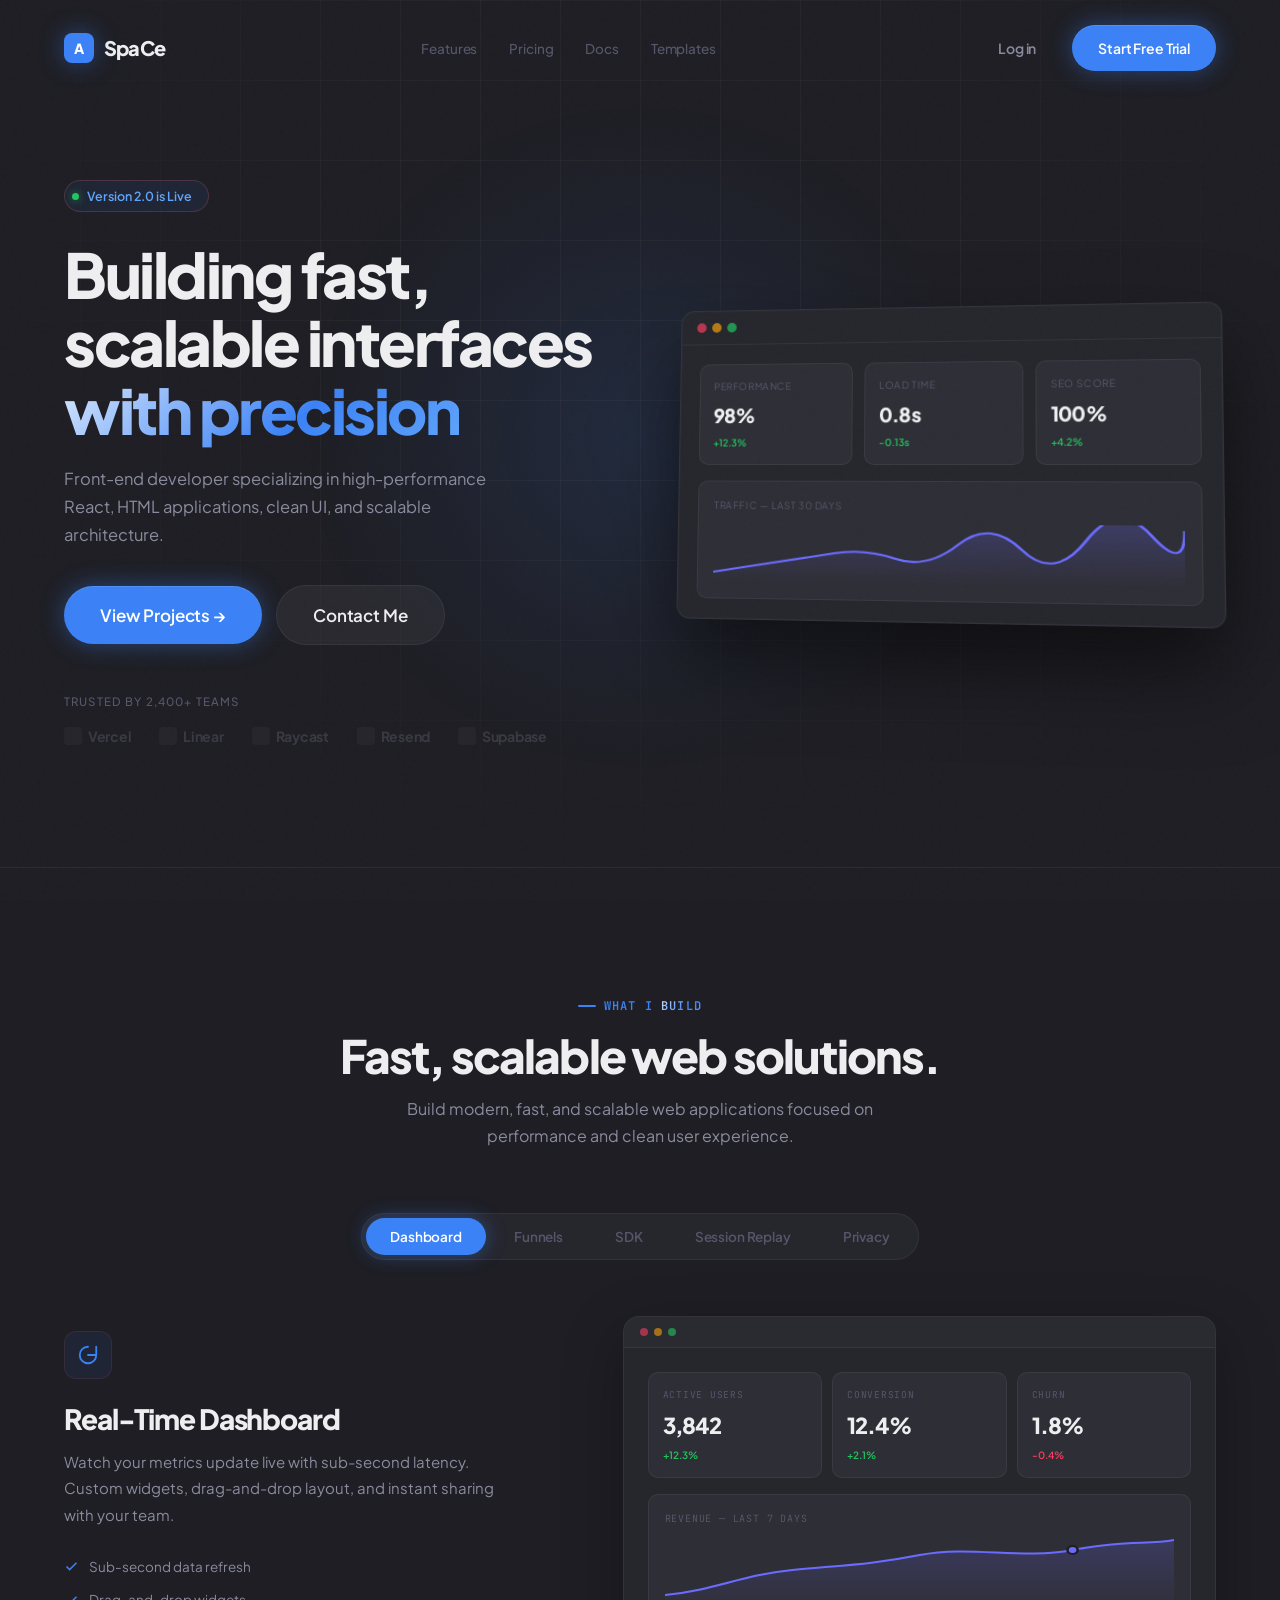
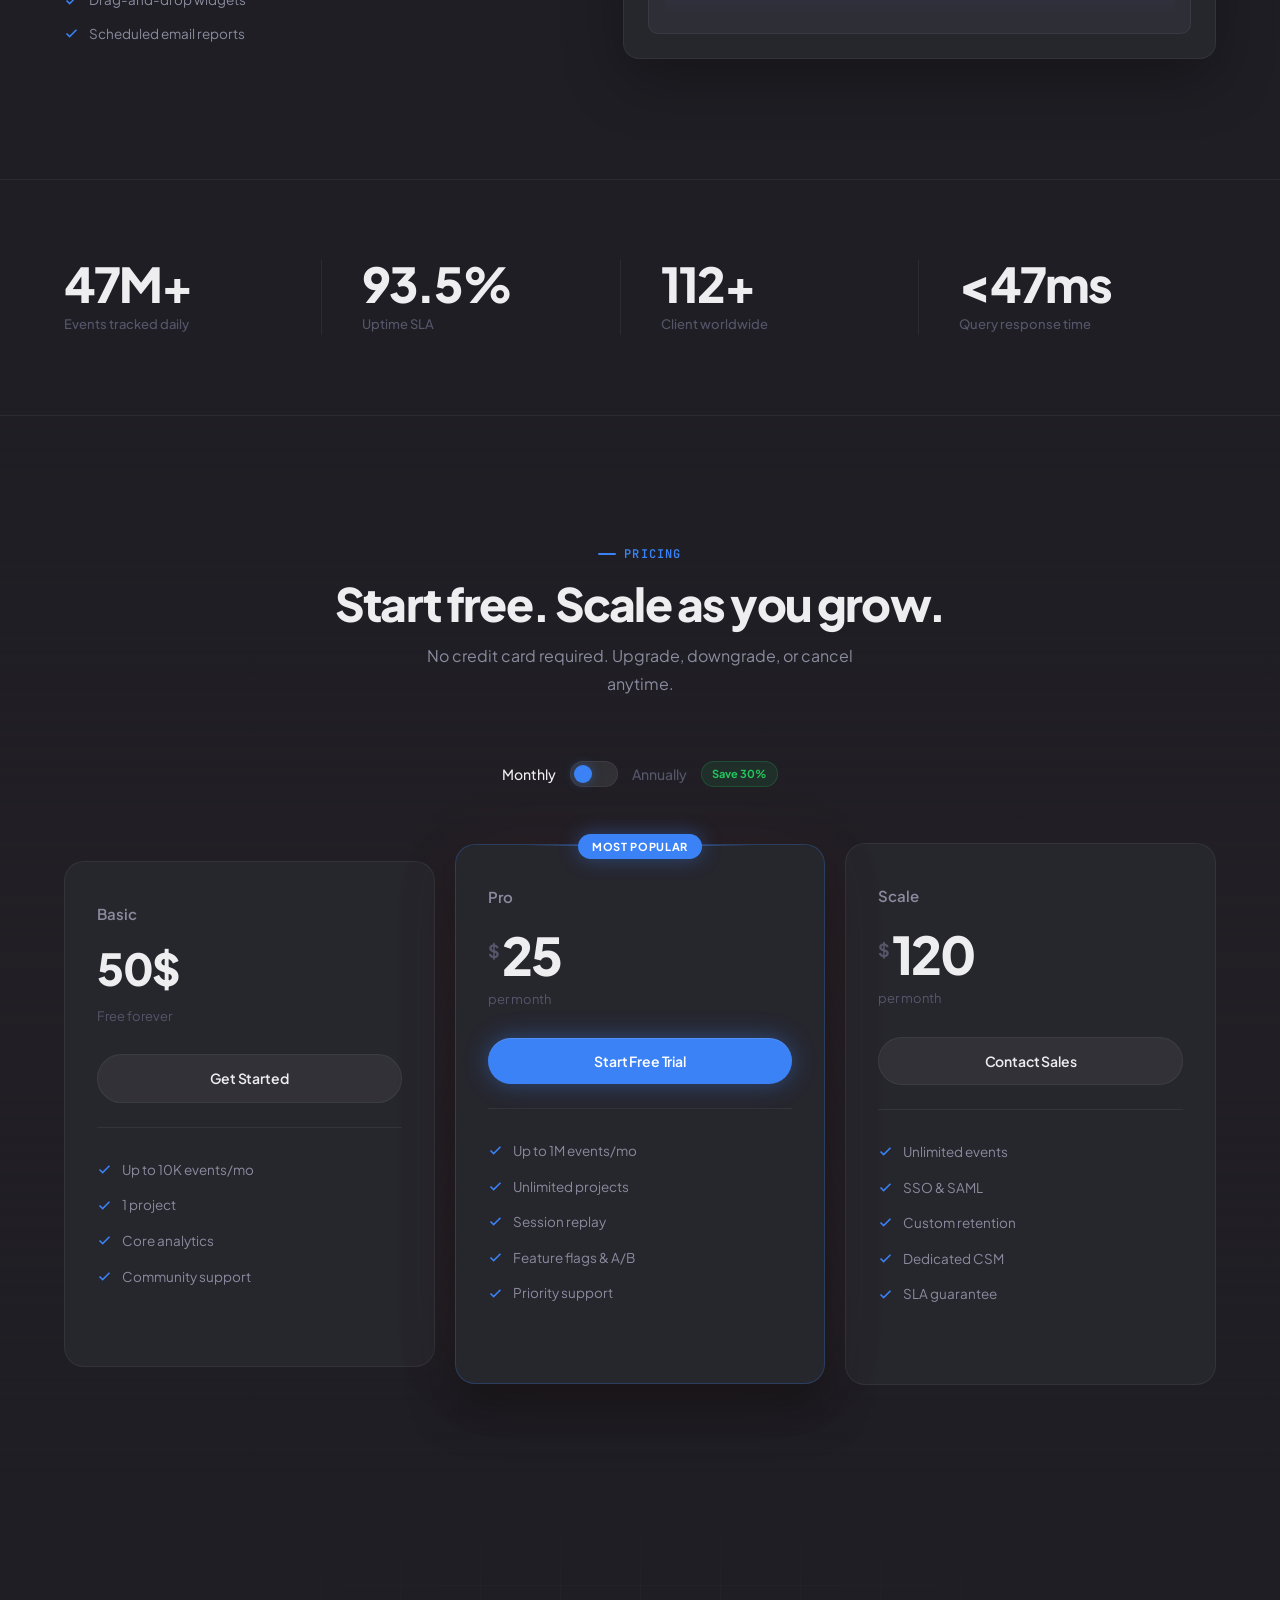
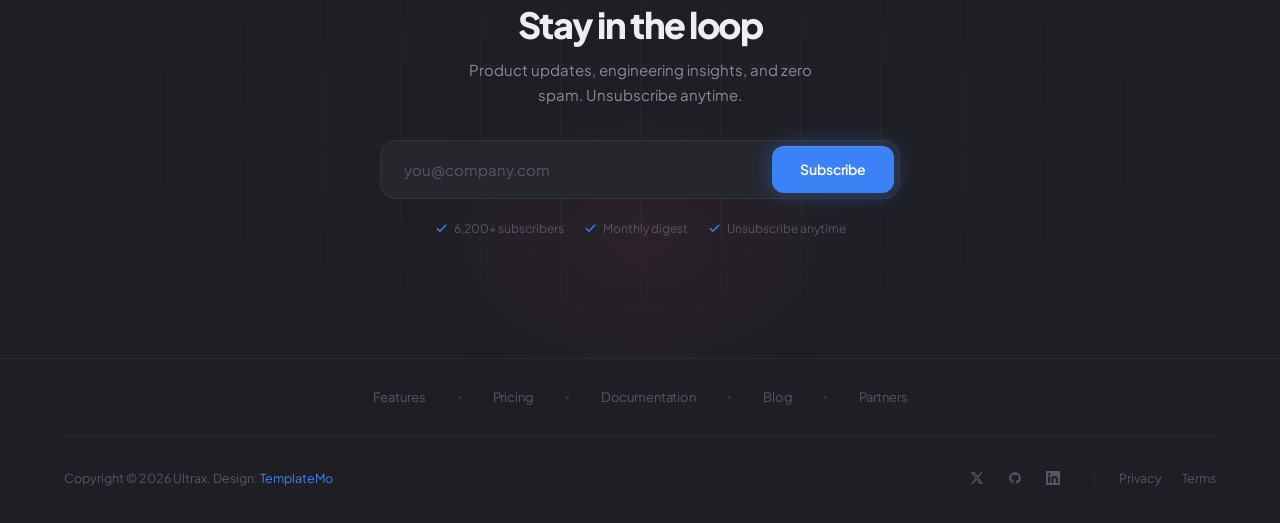
==== index.html @ a7bd843d "first commit" ====
<!doctype html>
<html lang="en">
  <head>
    <meta charset="UTF-8" />
    <meta name="viewport" content="width=device-width, initial-scale=1.0" />
    <title>Personal - SpaCe</title>
    <link rel="preconnect" href="https://fonts.googleapis.com" />
    <link rel="preconnect" href="https://fonts.gstatic.com" crossorigin />
    <link
      href="https://fonts.googleapis.com/css2?family=Plus+Jakarta+Sans:wght@400;500;600;700;800&family=JetBrains+Mono:wght@400;500&display=swap"
      rel="stylesheet"
    />
    <link rel="stylesheet" href="Personal-Profolio.css" />
  </head>
  <body>
    <!-- NAVBAR -->
    <nav class="navbar" id="navbar">
      <div class="container">
        <a href="#" class="nav-brand">
          <span class="brand-icon">A</span>
          SpaCe
        </a>
        <ul class="nav-links" id="navLinks">
          <li><a href="#features">Features</a></li>
          <li><a href="#pricing">Pricing</a></li>
          <li><a href="#" onclick="return false;">Docs</a></li>
          <li><a href="templates.html">Templates</a></li>
          <li class="nav-mobile-actions">
            <a href="#" class="btn2 btn-ghost" onclick="return false;"
              >Log in</a
            >
            <a href="#" class="btn2 btn-primary" onclick="return false;"
              >Start Free Trial</a
            >
          </li>
        </ul>
        <div class="nav-actions">
          <a href="#" class="btn btn-ghost" onclick="return false;">Log in</a>
          <a href="#" class="btn btn-primary" onclick="return false;"
            >Start Free Trial</a
          >
        </div>
        <button class="nav-toggle" id="navToggle" aria-label="Toggle menu">
          <span></span><span></span><span></span>
        </button>
      </div>
    </nav>

    <!-- HERO -->
    <section class="hero">
      <div class="hero-inner container">
        <div class="hero-content">
          <div class="hero-badge">
            <span class="badge-dot"></span>
            Version 2.0 is Live
          </div>
          <h1>
            Building fast, scalable interfaces <br /><span class="gradient-text"
              >with precision</span
            >
          </h1>
          <p class="hero-desc">
            Front-end developer specializing in high-performance React, HTML
            applications, clean UI, and scalable architecture.
          </p>
          <div class="hero-cta">
            <button class="btn btn-primary">
              <a href="#" onclick="return false;"
                >View Projects <span class="btn-arrow">&rarr;</span></a
              >
            </button>
            <button class="btn btn-secondary">
              <a href="#" onclick="return false;">Contact Me</a>
            </button>
          </div>

          <div class="trusted-row">
            <p class="trusted-label">Trusted by 2,400+ teams</p>
            <div class="trusted-logos">
              <span class="trusted-logo"
                ><span class="t-icon"></span> Vercel</span
              >
              <span class="trusted-logo"
                ><span class="t-icon"></span> Linear</span
              >
              <span class="trusted-logo"
                ><span class="t-icon"></span> Raycast</span
              >
              <span class="trusted-logo"
                ><span class="t-icon"></span> Resend</span
              >
              <span class="trusted-logo"
                ><span class="t-icon"></span> Supabase</span
              >
            </div>
          </div>
        </div>

        <div class="hero-mockup">
          <div class="mockup-window">
            <div class="mockup-toolbar">
              <span class="mockup-dot"></span><span class="mockup-dot"></span
              ><span class="mockup-dot"></span>
            </div>
            <div class="mockup-body">
              <div class="mockup-metric-row">
                <div class="mockup-metric">
                  <div class="mm-label">Performance</div>
                  <div class="mm-value">98%</div>
                  <div class="mm-change">+12.3%</div>
                </div>
                <div class="mockup-metric">
                  <div class="mm-label">Load Time</div>
                  <div class="mm-value">0.8s</div>
                  <div class="mm-change">-0.13s</div>
                </div>
                <div class="mockup-metric">
                  <div class="mm-label">SEO Score</div>
                  <div class="mm-value">100%</div>
                  <div class="mm-change">+4.2%</div>
                </div>
              </div>
              <div class="mockup-chart">
                <div class="mockup-chart-label">Traffic — Last 30 days</div>
                <div class="chart-line">
                  <svg viewBox="0 0 300 60" preserveAspectRatio="none">
                    <defs>
                      <linearGradient id="lineGrad" x1="0" y1="0" x2="0" y2="1">
                        <stop
                          offset="0%"
                          stop-color="rgba(107, 107, 255, 0.25)"
                        />
                        <stop
                          offset="100%"
                          stop-color="rgba(107, 107, 255, 0)"
                        />
                      </linearGradient>
                    </defs>
                    <path
                      d="M0 50 Q20 45 40 40 T80 30 T120 35 T160 20 T200 25 T240 15 T280 10 T300 5 V60 H0Z"
                      fill="url(#lineGrad)"
                    />
                    <path
                      d="M0 50 Q20 45 40 40 T80 30 T120 35 T160 20 T200 25 T240 15 T280 10 T300 5"
                      fill="none"
                      stroke="#6B6BFF"
                      stroke-width="2"
                    />
                  </svg>
                </div>
              </div>
            </div>
          </div>
        </div>
      </div>
    </section>

    <!-- TABBED FEATURES -->
    <section class="section features-section" id="features">
      <div class="container">
        <div class="section-header fade-up">
          <p class="section-label">
            What I <span class="gradient-text">Build</span>
          </p>
          <h2 class="section-title">
            <p>Fast, scalable web solutions.</p>
          </h2>
          <p class="section-desc">
            Build modern, fast, and scalable web applications focused on
            performance and clean user experience.
          </p>
        </div>

        <div class="feature-tabs fade-up" role="tablist">
          <button class="feature-tab active" data-tab="dashboard" role="tab">
            Dashboard
          </button>
          <button class="feature-tab" data-tab="funnels" role="tab">
            Funnels
          </button>
          <button class="feature-tab" data-tab="sdk" role="tab">SDK</button>
          <button class="feature-tab" data-tab="replay" role="tab">
            Session Replay
          </button>
          <button class="feature-tab" data-tab="privacy" role="tab">
            Privacy
          </button>
        </div>

        <div class="feature-panels">
          <!-- Panel 1: Dashboard -->
          <div class="feature-panel active" data-panel="dashboard">
            <div class="feature-text">
              <div class="feat-icon">
                <svg
                  width="22"
                  height="22"
                  viewBox="0 0 24 24"
                  fill="none"
                  stroke="currentColor"
                  stroke-width="2"
                  stroke-linecap="round"
                  stroke-linejoin="round"
                >
                  <path d="M21 12 A9 9 0 1 1 12 3" />
                  <path d="M21 3v9h-9" />
                </svg>
              </div>
              <h3>Real-Time Dashboard</h3>
              <p>
                Watch your metrics update live with sub-second latency. Custom
                widgets, drag-and-drop layout, and instant sharing with your
                team.
              </p>
              <ul class="feature-bullets">
                <li>
                  <svg
                    width="15"
                    height="15"
                    viewBox="0 0 24 24"
                    fill="none"
                    stroke="currentColor"
                    stroke-width="2.5"
                  >
                    <polyline points="20 6 9 17 4 12" />
                  </svg>
                  Sub-second data refresh
                </li>
                <li>
                  <svg
                    width="15"
                    height="15"
                    viewBox="0 0 24 24"
                    fill="none"
                    stroke="currentColor"
                    stroke-width="2.5"
                  >
                    <polyline points="20 6 9 17 4 12" />
                  </svg>
                  Drag-and-drop widgets
                </li>
                <li>
                  <svg
                    width="15"
                    height="15"
                    viewBox="0 0 24 24"
                    fill="none"
                    stroke="currentColor"
                    stroke-width="2.5"
                  >
                    <polyline points="20 6 9 17 4 12" />
                  </svg>
                  Scheduled email reports
                </li>
              </ul>
            </div>
            <div class="feature-visual">
              <div class="fv-toolbar">
                <span class="fv-dot"></span><span class="fv-dot"></span
                ><span class="fv-dot"></span>
              </div>
              <div class="fv-body">
                <div class="dash-metrics">
                  <div class="dash-metric">
                    <div class="dm-label">Active Users</div>
                    <div class="dm-val">3,842</div>
                    <div class="dm-change up">+12.3%</div>
                  </div>
                  <div class="dash-metric">
                    <div class="dm-label">Conversion</div>
                    <div class="dm-val">12.4%</div>
                    <div class="dm-change up">+2.1%</div>
                  </div>
                  <div class="dash-metric">
                    <div class="dm-label">Churn</div>
                    <div class="dm-val">1.8%</div>
                    <div class="dm-change down">-0.4%</div>
                  </div>
                </div>
                <div class="dash-chart-area">
                  <div class="dca-title">Revenue — Last 7 days</div>
                  <svg viewBox="0 0 400 80" preserveAspectRatio="none">
                    <defs>
                      <linearGradient id="areaGrad" x1="0" y1="0" x2="0" y2="1">
                        <stop
                          offset="0%"
                          stop-color="rgba(107, 107, 255, 0.2)"
                        />
                        <stop
                          offset="100%"
                          stop-color="rgba(107, 107, 255, 0)"
                        />
                      </linearGradient>
                    </defs>
                    <path
                      d="M0 60 C40 55 60 40 100 35 S160 30 200 20 S280 25 320 15 S380 10 400 5 V80 H0Z"
                      fill="url(#areaGrad)"
                    />
                    <path
                      d="M0 60 C40 55 60 40 100 35 S160 30 200 20 S280 25 320 15 S380 10 400 5"
                      fill="none"
                      stroke="#6B6BFF"
                      stroke-width="2"
                    />
                    <circle
                      cx="320"
                      cy="15"
                      r="4"
                      fill="#6B6BFF"
                      stroke="#1E1E24"
                      stroke-width="2"
                    />
                  </svg>
                </div>
              </div>
            </div>
          </div>

          <!-- Panel 2: Funnels -->
          <div class="feature-panel" data-panel="funnels">
            <div class="feature-text">
              <div class="feat-icon">
                <svg
                  width="22"
                  height="22"
                  viewBox="0 0 24 24"
                  fill="none"
                  stroke="currentColor"
                  stroke-width="2"
                  stroke-linecap="round"
                  stroke-linejoin="round"
                >
                  <path d="M12 20V10" />
                  <path d="M18 20V4" />
                  <path d="M6 20v-4" />
                </svg>
              </div>
              <h3>Funnel Analytics</h3>
              <p>
                Identify exactly where users drop off and why. Build funnels in
                seconds and correlate drop-off with user segments.
              </p>
              <ul class="feature-bullets">
                <li>
                  <svg
                    width="15"
                    height="15"
                    viewBox="0 0 24 24"
                    fill="none"
                    stroke="currentColor"
                    stroke-width="2.5"
                  >
                    <polyline points="20 6 9 17 4 12" />
                  </svg>
                  Visual drop-off analysis
                </li>
                <li>
                  <svg
                    width="15"
                    height="15"
                    viewBox="0 0 24 24"
                    fill="none"
                    stroke="currentColor"
                    stroke-width="2.5"
                  >
                    <polyline points="20 6 9 17 4 12" />
                  </svg>
                  Segment correlation
                </li>
                <li>
                  <svg
                    width="15"
                    height="15"
                    viewBox="0 0 24 24"
                    fill="none"
                    stroke="currentColor"
                    stroke-width="2.5"
                  >
                    <polyline points="20 6 9 17 4 12" />
                  </svg>
                  Historical comparison
                </li>
              </ul>
            </div>
            <div class="feature-visual">
              <div class="fv-toolbar">
                <span class="fv-dot"></span><span class="fv-dot"></span
                ><span class="fv-dot"></span>
              </div>
              <div class="fv-body">
                <div class="funnel-stages">
                  <div class="funnel-stage">
                    <div class="funnel-bar-wrap">
                      <div class="funnel-bar-label">
                        <span>Landing Page</span><span>12,480</span>
                      </div>
                      <div class="funnel-track">
                        <div class="funnel-fill" style="width: 100%"></div>
                      </div>
                    </div>
                    <div class="funnel-drop">&mdash;</div>
                  </div>
                  <div class="funnel-stage">
                    <div class="funnel-bar-wrap">
                      <div class="funnel-bar-label">
                        <span>Sign Up Started</span><span>8,736</span>
                      </div>
                      <div class="funnel-track">
                        <div class="funnel-fill" style="width: 70%"></div>
                      </div>
                    </div>
                    <div class="funnel-drop">-30%</div>
                  </div>
                  <div class="funnel-stage">
                    <div class="funnel-bar-wrap">
                      <div class="funnel-bar-label">
                        <span>Email Verified</span><span>6,115</span>
                      </div>
                      <div class="funnel-track">
                        <div class="funnel-fill amber" style="width: 49%"></div>
                      </div>
                    </div>
                    <div class="funnel-drop">-30%</div>
                  </div>
                  <div class="funnel-stage">
                    <div class="funnel-bar-wrap">
                      <div class="funnel-bar-label">
                        <span>Onboarding Done</span><span>3,670</span>
                      </div>
                      <div class="funnel-track">
                        <div class="funnel-fill amber" style="width: 29%"></div>
                      </div>
                    </div>
                    <div class="funnel-drop">-40%</div>
                  </div>
                  <div class="funnel-stage">
                    <div class="funnel-bar-wrap">
                      <div class="funnel-bar-label">
                        <span>First Action</span><span>2,569</span>
                      </div>
                      <div class="funnel-track">
                        <div
                          class="funnel-fill green"
                          style="width: 20.5%"
                        ></div>
                      </div>
                    </div>
                    <div class="funnel-drop">-30%</div>
                  </div>
                </div>
              </div>
            </div>
          </div>

          <!-- Panel 3: SDK -->
          <div class="feature-panel" data-panel="sdk">
            <div class="feature-text">
              <div class="feat-icon">
                <svg
                  width="22"
                  height="22"
                  viewBox="0 0 24 24"
                  fill="none"
                  stroke="currentColor"
                  stroke-width="2"
                  stroke-linecap="round"
                  stroke-linejoin="round"
                >
                  <polyline points="16 18 22 12 16 6" />
                  <polyline points="8 6 2 12 8 18" />
                </svg>
              </div>
              <h3>One-Line SDK</h3>
              <p>
                Drop in a single script tag or npm package. Auto-capture
                pageviews, clicks, and custom events out of the box.
              </p>
              <ul class="feature-bullets">
                <li>
                  <svg
                    width="15"
                    height="15"
                    viewBox="0 0 24 24"
                    fill="none"
                    stroke="currentColor"
                    stroke-width="2.5"
                  >
                    <polyline points="20 6 9 17 4 12" />
                  </svg>
                  Under 4KB gzipped
                </li>
                <li>
                  <svg
                    width="15"
                    height="15"
                    viewBox="0 0 24 24"
                    fill="none"
                    stroke="currentColor"
                    stroke-width="2.5"
                  >
                    <polyline points="20 6 9 17 4 12" />
                  </svg>
                  Zero config autocapture
                </li>
                <li>
                  <svg
                    width="15"
                    height="15"
                    viewBox="0 0 24 24"
                    fill="none"
                    stroke="currentColor"
                    stroke-width="2.5"
                  >
                    <polyline points="20 6 9 17 4 12" />
                  </svg>
                  TypeScript-first API
                </li>
              </ul>
            </div>
            <div class="feature-visual">
              <div class="fv-toolbar">
                <span class="fv-dot"></span><span class="fv-dot"></span
                ><span class="fv-dot"></span>
              </div>
              <div class="fv-body">
                <div class="code-block">
                  <span class="c-comment">// Install: npm i @Ultrax/sdk</span
                  ><br /><br />
                  <span class="c-key">import</span> { Ultrax }
                  <span class="c-key">from</span>
                  <span class="c-str">'@Ultrax/sdk'</span><br /><br />
                  <span class="c-key">const</span> qx =
                  <span class="c-key">new</span>
                  <span class="c-fn">Ultrax</span>({<br />
                  &nbsp;&nbsp;apiKey:
                  <span class="c-str">'qx_live_k8x2...'</span>,<br />
                  &nbsp;&nbsp;autocapture:
                  <span class="c-key">true</span>,<br />
                  &nbsp;&nbsp;sessionReplay:
                  <span class="c-key">true</span>,<br />
                  })<br /><br />
                  <span class="c-comment">// Track custom events</span><br />
                  qx.<span class="c-fn">track</span>(<span class="c-str"
                    >'checkout'</span
                  >, {<br />
                  &nbsp;&nbsp;value: <span class="c-num">49.99</span>,<br />
                  &nbsp;&nbsp;plan: <span class="c-str">'pro'</span><br />
                  })
                </div>
                <div class="code-output">
                  <div class="co-label">Output</div>
                  <div class="co-result">
                    <span class="pulse-ring"></span>
                    Event tracked in 8ms — 200 OK
                  </div>
                </div>
              </div>
            </div>
          </div>

          <!-- Panel 4: Session Replay -->
          <div class="feature-panel" data-panel="replay">
            <div class="feature-text">
              <div class="feat-icon">
                <svg
                  width="22"
                  height="22"
                  viewBox="0 0 24 24"
                  fill="none"
                  stroke="currentColor"
                  stroke-width="2"
                  stroke-linecap="round"
                  stroke-linejoin="round"
                >
                  <circle cx="12" cy="12" r="10" />
                  <path d="M12 8v4l3 3" />
                </svg>
              </div>
              <h3>Session Replay</h3>
              <p>
                See exactly what your users see. Replay sessions with
                pixel-perfect accuracy and zero performance impact on your app.
              </p>
              <ul class="feature-bullets">
                <li>
                  <svg
                    width="15"
                    height="15"
                    viewBox="0 0 24 24"
                    fill="none"
                    stroke="currentColor"
                    stroke-width="2.5"
                  >
                    <polyline points="20 6 9 17 4 12" />
                  </svg>
                  Pixel-perfect playback
                </li>
                <li>
                  <svg
                    width="15"
                    height="15"
                    viewBox="0 0 24 24"
                    fill="none"
                    stroke="currentColor"
                    stroke-width="2.5"
                  >
                    <polyline points="20 6 9 17 4 12" />
                  </svg>
                  Console log capture
                </li>
                <li>
                  <svg
                    width="15"
                    height="15"
                    viewBox="0 0 24 24"
                    fill="none"
                    stroke="currentColor"
                    stroke-width="2.5"
                  >
                    <polyline points="20 6 9 17 4 12" />
                  </svg>
                  Rage click detection
                </li>
              </ul>
            </div>
            <div class="feature-visual">
              <div class="fv-toolbar">
                <span class="fv-dot"></span><span class="fv-dot"></span
                ><span class="fv-dot"></span>
              </div>
              <div class="fv-body">
                <div class="replay-ui">
                  <div class="replay-header">
                    <span class="rh-left"
                      ><span class="live-dot"></span> Recording</span
                    >
                    <span class="rh-time">02:34 / 05:12</span>
                  </div>
                  <div class="replay-viewport">
                    <div class="replay-page">
                      <div class="rp-nav"></div>
                      <div class="rp-hero-block"></div>
                      <div class="rp-hero-block"></div>
                      <div class="rp-hero-block"></div>
                      <span class="rp-btn-block"></span>
                      <div class="rp-grid">
                        <div class="rp-card"></div>
                        <div class="rp-card"></div>
                        <div class="rp-card"></div>
                      </div>
                    </div>
                    <div class="replay-cursor"></div>
                  </div>
                  <div class="replay-timeline">
                    <span class="rt-play">
                      <svg width="8" height="8" viewBox="0 0 24 24" fill="#fff">
                        <polygon points="5 3 19 12 5 21 5 3" />
                      </svg>
                    </span>
                    <div class="rt-track"><div class="rt-progress"></div></div>
                  </div>
                </div>
                <div class="replay-events">
                  <span class="replay-event-tag"
                    ><span
                      class="re-dot"
                      style="background: var(--accent)"
                    ></span>
                    click</span
                  >
                  <span class="replay-event-tag"
                    ><span
                      class="re-dot"
                      style="background: var(--amber)"
                    ></span>
                    scroll</span
                  >
                  <span class="replay-event-tag"
                    ><span
                      class="re-dot"
                      style="background: var(--rose)"
                    ></span>
                    rage_click</span
                  >
                  <span class="replay-event-tag"
                    ><span
                      class="re-dot"
                      style="background: var(--green)"
                    ></span>
                    input</span
                  >
                </div>
              </div>
            </div>
          </div>

          <!-- Panel 5: Privacy -->
          <div class="feature-panel" data-panel="privacy">
            <div class="feature-text">
              <div class="feat-icon">
                <svg
                  width="22"
                  height="22"
                  viewBox="0 0 24 24"
                  fill="none"
                  stroke="currentColor"
                  stroke-width="2"
                  stroke-linecap="round"
                  stroke-linejoin="round"
                >
                  <rect x="3" y="11" width="18" height="11" rx="2" ry="2" />
                  <path d="M7 11V7a5 5 0 0 1 10 0v4" />
                </svg>
              </div>
              <h3>Privacy First</h3>
              <p>
                GDPR and CCPA compliant out of the box. Cookieless tracking,
                automatic PII masking, and EU hosting available.
              </p>
              <ul class="feature-bullets">
                <li>
                  <svg
                    width="15"
                    height="15"
                    viewBox="0 0 24 24"
                    fill="none"
                    stroke="currentColor"
                    stroke-width="2.5"
                  >
                    <polyline points="20 6 9 17 4 12" />
                  </svg>
                  No cookie banners needed
                </li>
                <li>
                  <svg
                    width="15"
                    height="15"
                    viewBox="0 0 24 24"
                    fill="none"
                    stroke="currentColor"
                    stroke-width="2.5"
                  >
                    <polyline points="20 6 9 17 4 12" />
                  </svg>
                  EU data residency
                </li>
                <li>
                  <svg
                    width="15"
                    height="15"
                    viewBox="0 0 24 24"
                    fill="none"
                    stroke="currentColor"
                    stroke-width="2.5"
                  >
                    <polyline points="20 6 9 17 4 12" />
                  </svg>
                  SOC 2 Type II certified
                </li>
              </ul>
            </div>
            <div class="feature-visual">
              <div class="fv-toolbar">
                <span class="fv-dot"></span><span class="fv-dot"></span
                ><span class="fv-dot"></span>
              </div>
              <div class="fv-body">
                <div class="privacy-grid">
                  <div class="privacy-card">
                    <div class="pc-icon">
                      <svg
                        width="16"
                        height="16"
                        viewBox="0 0 24 24"
                        fill="none"
                        stroke="currentColor"
                        stroke-width="2"
                      >
                        <path d="M12 22s8-4 8-10V5l-8-3-8 3v7c0 6 8 10 8 10z" />
                      </svg>
                    </div>
                    <h4>GDPR Compliant</h4>
                    <p>Full compliance with European data regulations</p>
                  </div>
                  <div class="privacy-card">
                    <div class="pc-icon">
                      <svg
                        width="16"
                        height="16"
                        viewBox="0 0 24 24"
                        fill="none"
                        stroke="currentColor"
                        stroke-width="2"
                      >
                        <circle cx="12" cy="12" r="10" />
                        <line x1="15" y1="9" x2="9" y2="15" />
                        <line x1="9" y1="9" x2="15" y2="15" />
                      </svg>
                    </div>
                    <h4>No Cookies</h4>
                    <p>Cookieless tracking — no annoying banners</p>
                  </div>
                  <div class="privacy-card">
                    <div class="pc-icon">
                      <svg
                        width="16"
                        height="16"
                        viewBox="0 0 24 24"
                        fill="none"
                        stroke="currentColor"
                        stroke-width="2"
                      >
                        <rect x="3" y="11" width="18" height="11" rx="2" />
                        <path d="M7 11V7a5 5 0 0 1 10 0v4" />
                      </svg>
                    </div>
                    <h4>SOC 2 Type II</h4>
                    <p>Enterprise-grade security certification</p>
                  </div>
                  <div class="privacy-card">
                    <div class="pc-icon">
                      <svg
                        width="16"
                        height="16"
                        viewBox="0 0 24 24"
                        fill="none"
                        stroke="currentColor"
                        stroke-width="2"
                      >
                        <path
                          d="M21 10c0 7-9 13-9 13s-9-6-9-13a9 9 0 0 1 18 0z"
                        />
                        <circle cx="12" cy="10" r="3" />
                      </svg>
                    </div>
                    <h4>EU Hosting</h4>
                    <p>Data residency in Frankfurt, Germany</p>
                  </div>
                </div>
              </div>
            </div>
          </div>
        </div>
      </div>
    </section>

    <!-- STATS -->
    <section class="stats-strip">
      <div class="container">
        <div class="stats-grid">
          <div class="stat-item fade-up">
            <div class="stat-number" data-target="50" data-suffix="M+">0</div>
            <div class="stat-label">Events tracked daily</div>
          </div>
          <div class="stat-item fade-up">
            <div
              class="stat-number"
              data-target="99.9"
              data-suffix="%"
              data-decimal="1"
            >
              0
            </div>
            <div class="stat-label">Uptime SLA</div>
          </div>
          <div class="stat-item fade-up">
            <div
              class="stat-number"
              data-target="120"
              data-suffix="+"
              data-comma="true"
            >
              0
            </div>
            <div class="stat-label">Client worldwide</div>
          </div>
          <div class="stat-item fade-up">
            <div
              class="stat-number"
              data-target="50"
              data-prefix="<"
              data-suffix="ms"
            >
              0
            </div>
            <div class="stat-label">Query response time</div>
          </div>
        </div>
      </div>
    </section>

    <!-- PRICING -->
    <section class="section pricing-section" id="pricing">
      <div class="container">
        <div class="section-header fade-up">
          <p class="section-label">Pricing</p>
          <h2 class="section-title">Start free. Scale as you grow.</h2>
          <p class="section-desc">
            No credit card required. Upgrade, downgrade, or cancel anytime.
          </p>
        </div>

        <div class="pricing-toggle-wrap fade-up">
          <span class="pricing-toggle-label active" id="monthlyLabel"
            >Monthly</span
          >
          <button
            class="pricing-toggle"
            id="pricingToggle"
            aria-label="Toggle pricing period"
          ></button>
          <span class="pricing-toggle-label" id="annualLabel">Annually</span>
          <span class="pricing-save">Save 30%</span>
        </div>

        <div class="pricing-grid">
          <!-- Starter: 50$ -->
          <div class="pricing-card fade-up">
            <div class="pricing-plan-name">Basic</div>
            <div class="pricing-amount">
              <span
                class="pricing-value free-label"
                data-monthly="FREE"
                data-annual="FREE"
                >50$</span
              >
            </div>
            <div class="pricing-period">Free forever</div>
            <a href="#" class="btn btn-secondary" onclick="return false;"
              >Get Started</a
            >
            <div class="pricing-divider"></div>
            <ul class="pricing-features">
              <li>
                <svg
                  width="15"
                  height="15"
                  viewBox="0 0 24 24"
                  fill="none"
                  stroke="currentColor"
                  stroke-width="2.5"
                >
                  <polyline points="20 6 9 17 4 12" />
                </svg>
                Up to 10K events/mo
              </li>
              <li>
                <svg
                  width="15"
                  height="15"
                  viewBox="0 0 24 24"
                  fill="none"
                  stroke="currentColor"
                  stroke-width="2.5"
                >
                  <polyline points="20 6 9 17 4 12" />
                </svg>
                1 project
              </li>
              <li>
                <svg
                  width="15"
                  height="15"
                  viewBox="0 0 24 24"
                  fill="none"
                  stroke="currentColor"
                  stroke-width="2.5"
                >
                  <polyline points="20 6 9 17 4 12" />
                </svg>
                Core analytics
              </li>
              <li>
                <svg
                  width="15"
                  height="15"
                  viewBox="0 0 24 24"
                  fill="none"
                  stroke="currentColor"
                  stroke-width="2.5"
                >
                  <polyline points="20 6 9 17 4 12" />
                </svg>
                Community support
              </li>
            </ul>
          </div>

          <!-- Pro: $25 / $17.50 -->
          <div class="pricing-card featured fade-up">
            <span class="pricing-popular">Most Popular</span>
            <div class="pricing-plan-name">Pro</div>
            <div class="pricing-amount">
              <span class="pricing-currency">$</span>
              <span class="pricing-value" data-monthly="25" data-annual="17.50"
                >25</span
              >
            </div>
            <div
              class="pricing-period"
              data-monthly="per month"
              data-annual-total="210"
            >
              per month
            </div>
            <a href="#" class="btn btn-primary" onclick="return false;"
              >Start Free Trial</a
            >
            <div class="pricing-divider"></div>
            <ul class="pricing-features">
              <li>
                <svg
                  width="15"
                  height="15"
                  viewBox="0 0 24 24"
                  fill="none"
                  stroke="currentColor"
                  stroke-width="2.5"
                >
                  <polyline points="20 6 9 17 4 12" />
                </svg>
                Up to 1M events/mo
              </li>
              <li>
                <svg
                  width="15"
                  height="15"
                  viewBox="0 0 24 24"
                  fill="none"
                  stroke="currentColor"
                  stroke-width="2.5"
                >
                  <polyline points="20 6 9 17 4 12" />
                </svg>
                Unlimited projects
              </li>
              <li>
                <svg
                  width="15"
                  height="15"
                  viewBox="0 0 24 24"
                  fill="none"
                  stroke="currentColor"
                  stroke-width="2.5"
                >
                  <polyline points="20 6 9 17 4 12" />
                </svg>
                Session replay
              </li>
              <li>
                <svg
                  width="15"
                  height="15"
                  viewBox="0 0 24 24"
                  fill="none"
                  stroke="currentColor"
                  stroke-width="2.5"
                >
                  <polyline points="20 6 9 17 4 12" />
                </svg>
                Feature flags &amp; A/B
              </li>
              <li>
                <svg
                  width="15"
                  height="15"
                  viewBox="0 0 24 24"
                  fill="none"
                  stroke="currentColor"
                  stroke-width="2.5"
                >
                  <polyline points="20 6 9 17 4 12" />
                </svg>
                Priority support
              </li>
            </ul>
          </div>

          <!-- Scale: $120 / $84 -->
          <div class="pricing-card fade-up">
            <div class="pricing-plan-name">Scale</div>
            <div class="pricing-amount">
              <span class="pricing-currency">$</span>
              <span class="pricing-value" data-monthly="120" data-annual="84"
                >120</span
              >
            </div>
            <div
              class="pricing-period"
              data-monthly="per month"
              data-annual-total="1,008"
            >
              per month
            </div>
            <a href="#" class="btn btn-secondary" onclick="return false;"
              >Contact Sales</a
            >
            <div class="pricing-divider"></div>
            <ul class="pricing-features">
              <li>
                <svg
                  width="15"
                  height="15"
                  viewBox="0 0 24 24"
                  fill="none"
                  stroke="currentColor"
                  stroke-width="2.5"
                >
                  <polyline points="20 6 9 17 4 12" />
                </svg>
                Unlimited events
              </li>
              <li>
                <svg
                  width="15"
                  height="15"
                  viewBox="0 0 24 24"
                  fill="none"
                  stroke="currentColor"
                  stroke-width="2.5"
                >
                  <polyline points="20 6 9 17 4 12" />
                </svg>
                SSO &amp; SAML
              </li>
              <li>
                <svg
                  width="15"
                  height="15"
                  viewBox="0 0 24 24"
                  fill="none"
                  stroke="currentColor"
                  stroke-width="2.5"
                >
                  <polyline points="20 6 9 17 4 12" />
                </svg>
                Custom retention
              </li>
              <li>
                <svg
                  width="15"
                  height="15"
                  viewBox="0 0 24 24"
                  fill="none"
                  stroke="currentColor"
                  stroke-width="2.5"
                >
                  <polyline points="20 6 9 17 4 12" />
                </svg>
                Dedicated CSM
              </li>
              <li>
                <svg
                  width="15"
                  height="15"
                  viewBox="0 0 24 24"
                  fill="none"
                  stroke="currentColor"
                  stroke-width="2.5"
                >
                  <polyline points="20 6 9 17 4 12" />
                </svg>
                SLA guarantee
              </li>
            </ul>
          </div>
        </div>
      </div>
    </section>

    <!-- SUBSCRIBE -->
    <section class="subscribe-section">
      <div class="container">
        <div class="subscribe-inner fade-up">
          <h2 class="section-title">Stay in the loop</h2>
          <p class="section-desc">
            Product updates, engineering insights, and zero spam. Unsubscribe
            anytime.
          </p>
          <div class="subscribe-input-group">
            <input
              type="email"
              placeholder="you@company.com"
              autocomplete="email"
            />
            <button class="btn btn-primary">Subscribe</button>
          </div>
          <div class="subscribe-meta">
            <span>
              <svg
                width="13"
                height="13"
                viewBox="0 0 24 24"
                fill="none"
                stroke="currentColor"
                stroke-width="2.5"
                stroke-linecap="round"
                stroke-linejoin="round"
              >
                <polyline points="20 6 9 17 4 12" />
              </svg>
              6,200+ subscribers
            </span>
            <span>
              <svg
                width="13"
                height="13"
                viewBox="0 0 24 24"
                fill="none"
                stroke="currentColor"
                stroke-width="2.5"
                stroke-linecap="round"
                stroke-linejoin="round"
              >
                <polyline points="20 6 9 17 4 12" />
              </svg>
              Monthly digest
            </span>
            <span>
              <svg
                width="13"
                height="13"
                viewBox="0 0 24 24"
                fill="none"
                stroke="currentColor"
                stroke-width="2.5"
                stroke-linecap="round"
                stroke-linejoin="round"
              >
                <polyline points="20 6 9 17 4 12" />
              </svg>
              Unsubscribe anytime
            </span>
          </div>
        </div>
      </div>
    </section>

    <!-- FOOTER -->
    <footer class="footer">
      <div class="container">
        <div class="footer-row-links">
          <a href="#features">Features</a>
          <span class="footer-link-dot"></span>
          <a href="#pricing">Pricing</a>
          <span class="footer-link-dot"></span>
          <a href="#" onclick="return false;">Documentation</a>
          <span class="footer-link-dot"></span>
          <a href="#" onclick="return false;">Blog</a>
          <span class="footer-link-dot"></span>
          <a href="#" onclick="return false;">Partners</a>
        </div>
        <div class="footer-row-bottom">
          <p class="footer-copy">
            Copyright &copy; 2026 Ultrax. Design:
            <a href="https://templatemo.com" target="_blank" rel="nofollow"
              >TemplateMo</a
            >
          </p>
          <div class="footer-right">
            <div class="footer-socials">
              <a href="#" aria-label="X" onclick="return false;">
                <svg
                  width="14"
                  height="14"
                  viewBox="0 0 24 24"
                  fill="currentColor"
                >
                  <path
                    d="M18.244 2.25h3.308l-7.227 8.26 8.502 11.24H16.17l-5.214-6.817L4.99 21.75H1.68l7.73-8.835L1.254 2.25H8.08l4.713 6.231zm-1.161 17.52h1.833L7.084 4.126H5.117z"
                  />
                </svg>
              </a>
              <a href="#" aria-label="GitHub" onclick="return false;">
                <svg
                  width="14"
                  height="14"
                  viewBox="0 0 24 24"
                  fill="currentColor"
                >
                  <path
                    d="M12 2C6.477 2 2 6.484 2 12.017c0 4.425 2.865 8.18 6.839 9.504.5.092.682-.217.682-.483 0-.237-.008-.868-.013-1.703-2.782.605-3.369-1.343-3.369-1.343-.454-1.158-1.11-1.466-1.11-1.466-.908-.62.069-.608.069-.608 1.003.07 1.531 1.032 1.531 1.032.892 1.53 2.341 1.088 2.91.832.092-.647.35-1.088.636-1.338-2.22-.253-4.555-1.113-4.555-4.951 0-1.093.39-1.988 1.029-2.688-.103-.253-.446-1.272.098-2.65 0 0 .84-.27 2.75 1.026A9.564 9.564 0 0112 6.844c.85.004 1.705.115 2.504.337 1.909-1.296 2.747-1.027 2.747-1.027.546 1.379.202 2.398.1 2.651.64.7 1.028 1.595 1.028 2.688 0 3.848-2.339 4.695-4.566 4.943.359.309.678.92.678 1.855 0 1.338-.012 2.419-.012 2.747 0 .268.18.58.688.482A10.019 10.019 0 0022 12.017C22 6.484 17.522 2 12 2z"
                  />
                </svg>
              </a>
              <a href="#" aria-label="LinkedIn" onclick="return false;">
                <svg
                  width="14"
                  height="14"
                  viewBox="0 0 24 24"
                  fill="currentColor"
                >
                  <path
                    d="M20.447 20.452h-3.554v-5.569c0-1.328-.027-3.037-1.852-3.037-1.853 0-2.136 1.445-2.136 2.939v5.667H9.351V9h3.414v1.561h.046c.477-.9 1.637-1.85 3.37-1.85 3.601 0 4.267 2.37 4.267 5.455v6.286zM5.337 7.433a2.062 2.062 0 01-2.063-2.065 2.064 2.064 0 112.063 2.065zm1.782 13.019H3.555V9h3.564v11.452zM22.225 0H1.771C.792 0 0 .774 0 1.729v20.542C0 23.227.792 24 1.771 24h20.451C23.2 24 24 23.227 24 22.271V1.729C24 .774 23.2 0 22.222 0h.003z"
                  />
                </svg>
              </a>
            </div>
            <span class="separator"></span>
            <div class="footer-legal">
              <a href="#" onclick="return false;">Privacy</a>
              <a href="#" onclick="return false;">Terms</a>
            </div>
          </div>
        </div>
      </div>
    </footer>

    <script src="Personal-Profolio.js"></script>
  </body>
</html>
---- Personal-Profolio.css ----
*,
*::before,
*::after {
  margin: 0;
  padding: 0;
  box-sizing: border-box;
}

:root {
  --deep-space: #1e1e24;
  --surface-1: #26262d;
  --surface-2: #2e2e36;
  --surface-3: #36363f;
  --accent: #3b82f6;
  --accent-light: #60a5fa;
  --accent-glow: #3b82f666;
  --accent-soft: #3b82f614;
  --accent-border: #3b82f640;
  --text-primary: #eeeef0;
  --text-secondary: #8a8b9e;
  --text-muted: #55566a;
  --border-subtle: #ffffff0f;
  --green: #22c55e;
  --amber: #f59e0b;
  --rose: #f43f5e;
  --radius: 16px;
  --radius-sm: 10px;
  --radius-xs: 6px;
  --radius-pill: 100px;
}

html {
  scroll-behavior: smooth;
}

body {
  font-family:
    "Plus Jakarta Sans",
    -apple-system,
    sans-serif;
  background-color: var(--deep-space);
  color: var(--text-primary);
  line-height: 1.6;
  overflow-x: hidden;
  -webkit-font-smoothing: antialiased;
}

/* Grain overlay */
body::after {
  content: "";
  position: fixed;
  inset: 0;
  background-image: url("data:image/svg+xml,%3Csvg viewBox='0 0 256 256' xmlns='http://www.w3.org/2000/svg'%3E%3Cfilter id='n'%3E%3CfeTurbulence type='fractalNoise' baseFrequency='0.9' numOctaves='4' stitchTiles='stitch'/%3E%3C/filter%3E%3Crect width='100%25' height='100%25' filter='url(%23n)' opacity='0.03'/%3E%3C/svg%3E");
  pointer-events: none;
  z-index: 9999;
  opacity: 0.5;
}

a {
  text-decoration: none;
  color: inherit;
}

.container {
  width: 100%;
  max-width: 1200px;
  margin: 0 auto;
  padding: 0 24px;
}

.mono {
  font-family: "JetBrains Mono", monospace;
}

/* ===== NAVBAR ===== */

.navbar {
  position: fixed;
  top: 0;
  left: 0;
  width: 100%;
  z-index: 1000;
  padding: 25px 0;
  animation: nav 0.5s ease-in-out 0.1s forwards;
  opacity: 0;
  transition: all 0.4s ease;
}

.navbar.scrolled {
  background: #1e1e24cc;
  backdrop-filter: blur(24px);
  -webkit-backdrop-filter: blur(24px);
  padding: 20px 0;
  box-shadow: 0 4px 4px 2px #00000010;
  /* border-bottom: 1px solid var(--border-subtle); */
}

.navbar .container {
  display: flex;
  align-items: center;
  justify-content: space-between;
}

.nav-brand {
  font-size: 20px;
  font-weight: 800;
  letter-spacing: -0.04em;
  display: flex;
  align-items: center;
  gap: 10px;
  opacity: 0;
  animation: nav 0.3s ease-in-out 0.3s forwards;
}

.brand-icon {
  width: 30px;
  height: 30px;
  background: var(--accent);
  border-radius: 8px;
  display: grid;
  place-items: center;
  font-size: 14px;
  font-weight: 800;
  color: #fff;
  box-shadow: 0 0 24px var(--accent-glow);
  opacity: 0;
  animation: nav 0.3s ease-in-out 0.2s forwards;
}

.nav-links {
  display: flex;
  align-items: center;
  gap: 32px;
  list-style: none;
  opacity: 0;
  animation: nav 0.3s ease-in-out 0.4s forwards;
}

.nav-links a {
  font-size: 13.5px;
  font-weight: 500;
  color: var(--text-muted);
  transition: color 0.3s;
  letter-spacing: -0.01em;
}

.nav-links a:hover {
  color: var(--text-primary);
}

.nav-mobile-actions {
  display: none;
}

@keyframes nav {
  100% {
    opacity: 1;
  }
}

.nav-actions {
  display: flex;
  align-items: center;
  gap: 10px;
  opacity: 0;
  animation: nav 0.3s ease-in-out 0.6s forwards;
}

.btn {
  display: inline-flex;
  align-items: center;
  justify-content: center;
  gap: 8px;
  padding: 12px 26px;
  border-radius: var(--radius-pill);
  font-family: inherit;
  font-weight: 600;
  cursor: pointer;
  border: none;
  transition: all 0.3s ease;
  letter-spacing: -0.01em;
  font-size: 14px;
  text-align: center;
}

.btn a {
  font-size: 17px;
  padding: 6px 10px;
}

.btn-ghost {
  background: transparent;
  color: var(--text-secondary);
}
.btn-ghost:hover {
  color: var(--text-primary);
}

.btn-primary {
  background: var(--accent);
  color: #fff;
  box-shadow:
    0 0 24px var(--accent-glow),
    0 1px 0 #ffffff1a inset;
}

.btn-primary:hover {
  background: #8585ff;
  box-shadow:
    0 0 36px var(--accent-glow),
    0 1px 0 #ffffff26 inset;
  transform: translateY(-1px);
}

.btn-secondary {
  background: #ffffff0d;
  color: var(--text-primary);
  border: 1px solid var(--border-subtle);
}

.btn-secondary:hover {
  background: #ffffff14;
  border-color: #ffffff1a;
}

.btn-primary .btn-arrow {
  transition: transform 0.3s;
}
.btn-primary:hover .btn-arrow {
  transform: translateX(3px);
}

.nav-toggle {
  display: none;
  flex-direction: column;
  gap: 5px;
  background: none;
  border: none;
  cursor: pointer;
  padding: 4px;
  z-index: 1001;
}

.nav-toggle span {
  width: 20px;
  height: 2px;
  background: var(--text-primary);
  border-radius: 2px;
  transition: all 0.3s;
}

.nav-toggle.active span:nth-child(1) {
  transform: rotate(45deg) translate(5px, 5px);
}
.nav-toggle.active span:nth-child(2) {
  opacity: 0;
}
.nav-toggle.active span:nth-child(3) {
  transform: rotate(-45deg) translate(5px, -5px);
}

/* ===== HERO ===== */

.hero {
  position: relative;
  padding: 180px 24px 120px;
  opacity: 0;
  animation: nav 0.5s ease-in-out 0.1s forwards;
  overflow: hidden;
}

.hero::before {
  content: "";
  position: absolute;
  top: 10%;
  left: 50%;
  transform: translateX(-50%);
  width: 1000px;
  height: 700px;
  background: radial-gradient(
    circle at center,
    #3b82f61f 0%,
    #3b82f60a 35%,
    transparent 55%
  );
  pointer-events: none;
}

.hero::after {
  content: "";
  position: absolute;
  inset: 0;
  background-image:
    linear-gradient(#ffffff09 1px, transparent 1px),
    linear-gradient(90deg, #ffffff09 1px, transparent 1px);
  background-size: 80px 80px;
  mask-image: radial-gradient(ellipse at 50% 30%, black 30%, transparent 75%);
  -webkit-mask-image: radial-gradient(
    ellipse at 50% 30%,
    black 30%,
    transparent 75%
  );
  pointer-events: none;
}

.hero-inner {
  position: relative;
  z-index: 1;
  display: grid;
  grid-template-columns: 1fr 1fr;
  gap: 60px;
  align-items: center;
  max-width: 1200px;
  margin: 0 auto;
}

.hero-content {
  max-width: 560px;
}

.hero-badge {
  display: inline-flex;
  align-items: center;
  gap: 8px;
  padding: 5px 16px 5px 7px;
  background: var(--accent-soft);
  border: 1px solid rgba(255, 107, 107, 0.2);
  border-radius: var(--radius-pill);
  font-size: 12.5px;
  font-weight: 600;
  color: var(--accent-light);
  margin-bottom: 28px;
}

.badge-dot {
  width: 7px;
  height: 7px;
  background: var(--green);
  border-radius: 50%;
  box-shadow: 0 0 8px #22c55e99;
  animation: dotPulse 2s ease-in-out infinite;
}

@keyframes dotPulse {
  0%,
  100% {
    opacity: 1;
  }
  50% {
    opacity: 0.3;
  }
}

.hero h1 {
  font-size: clamp(40px, 5vw, 62px);
  font-weight: 800;
  letter-spacing: -0.04em;
  line-height: 1.1;
  margin-bottom: 20px;
  opacity: 0;
  transform: translateY(10px);
  animation: herotext 0.5s ease-in-out 0.3s forwards;
}

.gradient-text {
  background: linear-gradient(135deg, #dbeafe 0%, #3b82f6 60%, #60a5fa 100%);
  -webkit-background-clip: text;
  background-clip: text;
  -webkit-text-fill-color: transparent;
}

.hero-desc {
  font-size: 16.5px;
  color: var(--text-secondary);
  line-height: 1.7;
  margin-bottom: 36px;
  max-width: 460px;
  opacity: 0;
  transform: translateY(10px);
  animation: herotext 0.5s ease-in-out 0.4s forwards;
}

.hero-cta {
  display: flex;
  align-items: center;
  gap: 14px;
  margin: 20px 0 48px 0;
  opacity: 0;
  transform: translateY(10px);
  animation: herotext 0.5s ease-in-out 0.5s forwards;
}

@keyframes herotext {
  100% {
    opacity: 1;
    transform: translateY(0);
  }
}

.trusted-row {
  display: flex;
  flex-direction: column;
  gap: 14px;
}

.trusted-label {
  font-size: 11.5px;
  font-weight: 500;
  color: var(--text-muted);
  text-transform: uppercase;
  letter-spacing: 0.1em;
}

.trusted-logos {
  display: flex;
  align-items: center;
  gap: 28px;
  flex-wrap: wrap;
}

.trusted-logo {
  opacity: 0.25;
  transition: opacity 0.3s;
  font-size: 14px;
  font-weight: 700;
  color: var(--text-secondary);
  letter-spacing: -0.02em;
  display: flex;
  align-items: center;
  gap: 6px;
}

.trusted-logo:hover {
  opacity: 0.5;
}

.trusted-logo .t-icon {
  width: 18px;
  height: 18px;
  border-radius: 4px;
  background: #ffffff26;
}

/* Hero mockup */
.hero-mockup {
  position: relative;
  opacity: 0;
  animation: nav 0.4s ease-in-out 0.45s forwards;
}

.mockup-window {
  background: var(--surface-1);
  border: 1px solid var(--border-subtle);
  border-radius: 14px;
  overflow: hidden;
  box-shadow:
    0 40px 80px #00000080,
    0 0 0 1px #8585ff08 inset;
  transform: perspective(600px) rotateY(-4deg) rotateX(2deg);
  transition: transform 0.5s ease;
}

.mockup-window:hover {
  transform: perspective(1200px) rotateY(-1deg) rotateX(1deg);
}

.mockup-toolbar {
  display: flex;
  align-items: center;
  gap: 6px;
  padding: 12px 16px;
  border-bottom: 1px solid var(--border-subtle);
}

.mockup-dot {
  width: 10px;
  height: 10px;
  border-radius: 50%;
}

.mockup-dot:nth-child(1) {
  background: var(--rose);
  opacity: 0.7;
}
.mockup-dot:nth-child(2) {
  background: var(--amber);
  opacity: 0.7;
}
.mockup-dot:nth-child(3) {
  background: var(--green);
  opacity: 0.7;
}

.mockup-body {
  padding: 20px;
}

.mockup-metric-row {
  display: grid;
  grid-template-columns: repeat(3, 1fr);
  gap: 12px;
  margin-bottom: 16px;
}

.mockup-metric {
  background: var(--surface-2);
  border-radius: 10px;
  padding: 14px;
  border: 1px solid var(--border-subtle);
}

.mockup-metric .mm-label {
  font-size: 10px;
  color: var(--text-muted);
  margin-bottom: 6px;
  text-transform: uppercase;
  letter-spacing: 0.06em;
}

.mockup-metric .mm-value {
  font-size: 20px;
  font-weight: 800;
  letter-spacing: -0.04em;
}

.mockup-metric .mm-change {
  font-size: 10px;
  font-weight: 600;
  color: var(--green);
  margin-top: 4px;
}

.mockup-chart {
  background: var(--surface-2);
  border-radius: 10px;
  padding: 16px;
  border: 1px solid var(--border-subtle);
  height: 120px;
  position: relative;
  overflow: hidden;
}

.mockup-chart-label {
  font-size: 10px;
  color: var(--text-muted);
  text-transform: uppercase;
  letter-spacing: 0.06em;
}

.chart-line {
  position: absolute;
  bottom: 16px;
  left: 16px;
  right: 16px;
  height: 60px;
}

.chart-line svg {
  width: 100%;
  height: 100%;
}

/* ===== SECTIONS ===== */

.section {
  padding: 120px 0;
  position: relative;
}

.section-label {
  display: inline-flex;
  align-items: center;
  gap: 8px;
  font-size: 12px;
  font-weight: 600;
  color: var(--accent);
  text-transform: uppercase;
  letter-spacing: 0.1em;
  margin-bottom: 14px;
  font-family: "JetBrains Mono", monospace;
}

.section-label::before {
  content: "";
  width: 18px;
  height: 2px;
  background: var(--accent);
  border-radius: 2px;
}

.section-title {
  font-size: clamp(30px, 4vw, 46px);
  font-weight: 800;
  letter-spacing: -0.04em;
  line-height: 1.1;
  margin-bottom: 14px;
}

.section-desc {
  font-size: 16px;
  color: var(--text-secondary);
  max-width: 480px;
  line-height: 1.7;
}

.section-header {
  text-align: center;
  margin-bottom: 64px;
}

.section-header .section-desc {
  margin: 0 auto;
}

/* ===== TABBED FEATURES ===== */

.features-section {
  border-top: 1px solid var(--border-subtle);
}

.feature-tabs {
  display: flex;
  justify-content: center;
  gap: 4px;
  margin-bottom: 56px;
  background: var(--surface-1);
  border: 1px solid var(--border-subtle);
  border-radius: var(--radius-pill);
  padding: 4px;
  width: fit-content;
  margin-left: auto;
  margin-right: auto;
}

.feature-tab {
  padding: 10px 24px;
  border-radius: var(--radius-pill);
  font-family: inherit;
  font-size: 13.5px;
  font-weight: 600;
  color: var(--text-muted);
  background: transparent;
  border: none;
  cursor: pointer;
  transition: all 0.3s ease;
  white-space: nowrap;
  letter-spacing: -0.01em;
}

.feature-tab:hover {
  color: var(--text-secondary);
}

.feature-tab.active {
  background: var(--accent);
  color: #fff;
  box-shadow: 0 0 20px var(--accent-glow);
}

.feature-panels {
  position: relative;
}

.feature-panel {
  display: none;
  grid-template-columns: 1fr 1.2fr;
  gap: 64px;
  align-items: center;
  animation: panelIn 0.45s ease forwards;
}

.feature-panel.active {
  display: grid;
}

@keyframes panelIn {
  from {
    opacity: 0;
    transform: translateY(16px);
  }
  to {
    opacity: 1;
    transform: translateY(0);
  }
}

.feature-text {
  max-width: 440px;
}

.feature-text .feat-icon {
  width: 48px;
  height: 48px;
  background: var(--accent-soft);
  border: 1px solid rgba(255, 107, 107, 0.1);
  border-radius: 12px;
  display: grid;
  place-items: center;
  margin-bottom: 24px;
  color: var(--accent);
}

.feature-text h3 {
  font-size: 28px;
  font-weight: 800;
  letter-spacing: -0.04em;
  margin-bottom: 14px;
  line-height: 1.15;
}

.feature-text p {
  font-size: 15px;
  color: var(--text-secondary);
  line-height: 1.75;
  margin-bottom: 28px;
}

.feature-bullets {
  list-style: none;
  display: flex;
  flex-direction: column;
  gap: 12px;
}

.feature-bullets li {
  display: flex;
  align-items: center;
  gap: 10px;
  font-size: 13.5px;
  color: var(--text-secondary);
}

.feature-bullets li svg {
  color: var(--accent);
  flex-shrink: 0;
}

/* Feature panel embedded UIs */
.feature-visual {
  background: var(--surface-1);
  border: 1px solid var(--border-subtle);
  border-radius: 16px;
  overflow: hidden;
  box-shadow: 0 20px 60px rgba(0, 0, 0, 0.3);
  position: relative;
}

.fv-toolbar {
  display: flex;
  align-items: center;
  gap: 6px;
  padding: 11px 16px;
  border-bottom: 1px solid var(--border-subtle);
  background: rgba(255, 255, 255, 0.02);
}

.fv-dot {
  width: 8px;
  height: 8px;
  border-radius: 50%;
}
.fv-dot:nth-child(1) {
  background: var(--rose);
  opacity: 0.6;
}
.fv-dot:nth-child(2) {
  background: var(--amber);
  opacity: 0.6;
}
.fv-dot:nth-child(3) {
  background: var(--green);
  opacity: 0.6;
}

.fv-body {
  padding: 24px;
}

/* — Panel 1: Dashboard mini-UI — */
.dash-metrics {
  display: grid;
  grid-template-columns: repeat(3, 1fr);
  gap: 10px;
  margin-bottom: 16px;
}

.dash-metric {
  background: var(--surface-2);
  border: 1px solid var(--border-subtle);
  border-radius: var(--radius-sm);
  padding: 14px;
}

.dash-metric .dm-label {
  font-size: 9.5px;
  color: var(--text-muted);
  text-transform: uppercase;
  letter-spacing: 0.08em;
  margin-bottom: 6px;
  font-family: "JetBrains Mono", monospace;
}

.dash-metric .dm-val {
  font-size: 22px;
  font-weight: 800;
  letter-spacing: -0.04em;
  margin-bottom: 4px;
}

.dash-metric .dm-change {
  font-size: 10px;
  font-weight: 600;
}

.dm-change.up {
  color: var(--green);
}
.dm-change.down {
  color: var(--rose);
}

.dash-chart-area {
  background: var(--surface-2);
  border: 1px solid var(--border-subtle);
  border-radius: var(--radius-sm);
  padding: 16px;
  height: 140px;
  position: relative;
}

.dash-chart-area .dca-title {
  font-size: 10px;
  color: var(--text-muted);
  text-transform: uppercase;
  letter-spacing: 0.08em;
  font-family: "JetBrains Mono", monospace;
  margin-bottom: 8px;
}

.dash-chart-area svg {
  width: 100%;
  height: 80px;
}

/* — Panel 2: Funnel visual — */
.funnel-stages {
  display: flex;
  flex-direction: column;
  gap: 6px;
}

.funnel-stage {
  display: flex;
  align-items: center;
  gap: 14px;
  padding: 10px 14px;
  background: var(--surface-2);
  border: 1px solid var(--border-subtle);
  border-radius: var(--radius-xs);
}

.funnel-bar-wrap {
  flex: 1;
}

.funnel-bar-label {
  display: flex;
  justify-content: space-between;
  font-size: 11px;
  margin-bottom: 5px;
}

.funnel-bar-label span:first-child {
  color: var(--text-secondary);
}
.funnel-bar-label span:last-child {
  font-family: "JetBrains Mono", monospace;
  color: var(--text-muted);
  font-size: 10.5px;
}

.funnel-track {
  height: 6px;
  background: rgba(255, 255, 255, 0.06);
  border-radius: 6px;
  overflow: hidden;
}

.funnel-fill {
  height: 100%;
  border-radius: 6px;
  background: var(--rose);
  transition: width 0.8s cubic-bezier(0.4, 0, 0.2, 1);
}

.funnel-fill.green {
  background: var(--green);
}
.funnel-fill.amber {
  background: var(--amber);
}

.funnel-drop {
  font-size: 10px;
  font-weight: 600;
  color: var(--rose);
  font-family: "JetBrains Mono", monospace;
  width: 44px;
  text-align: right;
  flex-shrink: 0;
}

/* — Panel 3: Code snippet — */
.code-block {
  background: var(--deep-space);
  border: 1px solid var(--border-subtle);
  border-radius: var(--radius-sm);
  padding: 20px;
  font-family: "JetBrains Mono", monospace;
  font-size: 12px;
  line-height: 1.8;
  color: var(--text-secondary);
  overflow-x: auto;
}

.code-block .c-key {
  color: var(--rose);
}
.code-block .c-str {
  color: var(--green);
}
.code-block .c-fn {
  color: var(--amber);
}
.code-block .c-comment {
  color: var(--text-muted);
}
.code-block .c-num {
  color: var(--rose);
}

.code-output {
  margin-top: 12px;
  background: var(--surface-2);
  border: 1px solid var(--border-subtle);
  border-radius: var(--radius-sm);
  padding: 14px 16px;
}

.code-output .co-label {
  font-size: 9.5px;
  color: var(--text-muted);
  text-transform: uppercase;
  letter-spacing: 0.08em;
  font-family: "JetBrains Mono", monospace;
  margin-bottom: 8px;
}

.code-output .co-result {
  display: flex;
  align-items: center;
  gap: 8px;
  font-size: 12px;
  color: var(--green);
  font-family: "JetBrains Mono", monospace;
}

.co-result .pulse-ring {
  width: 8px;
  height: 8px;
  background: var(--green);
  border-radius: 50%;
  box-shadow: 0 0 8px rgba(34, 197, 94, 0.5);
}

/* — Panel 4: Session replay — */
.replay-ui {
  background: var(--surface-2);
  border: 1px solid var(--border-subtle);
  border-radius: var(--radius-sm);
  overflow: hidden;
}

.replay-header {
  padding: 10px 14px;
  border-bottom: 1px solid var(--border-subtle);
  display: flex;
  align-items: center;
  justify-content: space-between;
}

.replay-header .rh-left {
  display: flex;
  align-items: center;
  gap: 8px;
  font-size: 11px;
  color: var(--text-secondary);
}

.replay-header .rh-left .live-dot {
  width: 6px;
  height: 6px;
  background: var(--rose);
  border-radius: 50%;
  box-shadow: 0 0 6px rgba(244, 63, 94, 0.5);
  animation: dotPulse 1.5s ease-in-out infinite;
}

.replay-header .rh-time {
  font-size: 10px;
  color: var(--text-muted);
  font-family: "JetBrains Mono", monospace;
}

.replay-viewport {
  padding: 20px;
  min-height: 160px;
  position: relative;
}

/* Fake mini-page inside replay */
.replay-page {
  background: #28282f;
  border-radius: 6px;
  padding: 14px;
  border: 1px solid var(--border-subtle);
}

.rp-nav {
  height: 6px;
  background: rgba(255, 255, 255, 0.06);
  border-radius: 3px;
  margin-bottom: 12px;
  width: 60%;
}

.rp-hero-block {
  height: 10px;
  background: rgba(255, 255, 255, 0.08);
  border-radius: 3px;
  margin-bottom: 6px;
  width: 80%;
}

.rp-hero-block:nth-child(3) {
  width: 50%;
  margin-bottom: 12px;
}

.rp-btn-block {
  display: inline-block;
  height: 8px;
  width: 48px;
  background: var(--accent);
  opacity: 0.6;
  border-radius: 4px;
  margin-bottom: 16px;
}

.rp-grid {
  display: grid;
  grid-template-columns: repeat(3, 1fr);
  gap: 6px;
}

.rp-card {
  height: 28px;
  background: rgba(255, 255, 255, 0.04);
  border-radius: 4px;
  border: 1px solid var(--border-subtle);
}

/* Cursor animation */
.replay-cursor {
  position: absolute;
  width: 12px;
  height: 12px;
  border-left: 2px solid var(--accent);
  border-top: 2px solid var(--accent);
  transform: rotate(-45deg);
  filter: drop-shadow(0 0 6px rgba(255, 107, 107, 0.4));
  animation: cursorMove 4s ease-in-out infinite;
}

@keyframes cursorMove {
  0% {
    top: 60px;
    left: 40px;
  }
  25% {
    top: 80px;
    left: 140px;
  }
  50% {
    top: 110px;
    left: 100px;
  }
  75% {
    top: 70px;
    left: 180px;
  }
  100% {
    top: 60px;
    left: 40px;
  }
}

.replay-timeline {
  padding: 10px 14px;
  border-top: 1px solid var(--border-subtle);
  display: flex;
  align-items: center;
  gap: 10px;
}

.replay-timeline .rt-play {
  width: 20px;
  height: 20px;
  border-radius: 50%;
  background: var(--accent);
  display: grid;
  place-items: center;
  flex-shrink: 0;
}

.rt-track {
  flex: 1;
  height: 3px;
  background: rgba(255, 255, 255, 0.08);
  border-radius: 3px;
  overflow: hidden;
}

.rt-progress {
  height: 100%;
  width: 45%;
  background: var(--accent);
  border-radius: 3px;
}

.replay-events {
  margin-top: 12px;
  display: flex;
  gap: 8px;
}

.replay-event-tag {
  padding: 4px 10px;
  background: var(--surface-2);
  border: 1px solid var(--border-subtle);
  border-radius: var(--radius-xs);
  font-size: 10px;
  color: var(--text-muted);
  font-family: "JetBrains Mono", monospace;
  display: flex;
  align-items: center;
  gap: 5px;
}

.replay-event-tag .re-dot {
  width: 5px;
  height: 5px;
  border-radius: 50%;
}

/* — Panel 5: Privacy — */
.privacy-grid {
  display: grid;
  grid-template-columns: 1fr 1fr;
  gap: 10px;
}

.privacy-card {
  background: var(--surface-2);
  border: 1px solid var(--border-subtle);
  border-radius: var(--radius-sm);
  padding: 18px;
}

.privacy-card .pc-icon {
  width: 32px;
  height: 32px;
  border-radius: 8px;
  background: rgba(34, 197, 94, 0.1);
  border: 1px solid rgba(34, 197, 94, 0.15);
  display: grid;
  place-items: center;
  margin-bottom: 12px;
  color: var(--green);
}

.privacy-card h4 {
  font-size: 13px;
  font-weight: 700;
  margin-bottom: 4px;
  letter-spacing: -0.02em;
}

.privacy-card p {
  font-size: 11.5px;
  color: var(--text-muted);
  line-height: 1.55;
}

/* ===== STATS ===== */

.stats-strip {
  padding: 80px 0;
  border-top: 1px solid var(--border-subtle);
  border-bottom: 1px solid var(--border-subtle);
}

.stats-grid {
  display: flex;
  justify-content: space-between;
}

.stat-item {
  text-align: left;
  flex: 1;
}

.stat-item + .stat-item {
  border-left: 1px solid var(--border-subtle);
  padding-left: 40px;
}

.stat-number {
  font-size: 48px;
  font-weight: 800;
  letter-spacing: -0.04em;
  line-height: 1;
  margin-bottom: 6px;
}

.stat-label {
  font-size: 13px;
  color: var(--text-muted);
  font-weight: 500;
}

/* ===== PRICING ===== */

.pricing-section {
  background: linear-gradient(
    180deg,
    var(--deep-space) 0%,
    rgba(255, 107, 107, 0.02) 50%,
    var(--deep-space) 100%
  );
}

.pricing-toggle-wrap {
  display: flex;
  align-items: center;
  justify-content: center;
  gap: 14px;
  margin-bottom: 56px;
}

.pricing-toggle-label {
  font-size: 14px;
  font-weight: 500;
  color: var(--text-muted);
  transition: color 0.3s;
}

.pricing-toggle-label.active {
  color: var(--text-primary);
}

.pricing-toggle {
  position: relative;
  width: 48px;
  height: 26px;
  background: #ffffff14;
  border-radius: 100px;
  cursor: pointer;
  border: 1px solid var(--border-subtle);
}

.pricing-toggle::after {
  content: "";
  position: absolute;
  top: 3px;
  left: 3px;
  width: 18px;
  height: 18px;
  background: var(--accent);
  border-radius: 50%;
  transition: transform 0.3s cubic-bezier(0.4, 0, 0.2, 1);
  box-shadow: 0 0 12px var(--accent-glow);
}

.pricing-toggle.annual::after {
  transform: translateX(22px);
}

.pricing-save {
  font-size: 11px;
  font-weight: 700;
  color: var(--green);
  background: #22c55e1a;
  padding: 3px 10px;
  border-radius: var(--radius-pill);
  border: 1px solid #22c55e33;
}

.pricing-grid {
  display: grid;
  grid-template-columns: repeat(3, 1fr);
  gap: 20px;
  align-items: center;
}

.pricing-card {
  background: var(--surface-1);
  border: 1px solid var(--border-subtle);
  border-radius: 20px;
  padding: 40px 32px;
  position: relative;
  transition: all 0.4s;
}

.pricing-card:hover {
  border-color: rgba(255, 255, 255, 0.08);
}

.pricing-card.featured {
  transform: scale(1.05);
  border-color: var(--accent-border);
  z-index: 2;
  box-shadow:
    0 0 80px rgba(255, 107, 107, 0.06),
    0 24px 48px rgba(0, 0, 0, 0.4);
}

.pricing-card.featured::before {
  content: "";
  position: absolute;
  top: 0;
  left: 20%;
  right: 20%;
  height: 1px;
  background: linear-gradient(90deg, transparent, var(--accent), transparent);
}

.pricing-popular {
  position: absolute;
  top: -11px;
  left: 50%;
  transform: translateX(-50%);
  background: var(--accent);
  color: #fff;
  font-size: 11px;
  font-weight: 700;
  padding: 4px 14px;
  border-radius: var(--radius-pill);
  text-transform: uppercase;
  letter-spacing: 0.06em;
  box-shadow: 0 0 20px var(--accent-glow);
}

.pricing-plan-name {
  font-size: 15px;
  font-weight: 600;
  color: var(--text-secondary);
  margin-bottom: 20px;
}

.pricing-amount {
  display: flex;
  align-items: flex-start;
  gap: 2px;
  margin-bottom: 4px;
  min-height: 56px;
}

.pricing-currency {
  font-size: 18px;
  font-weight: 700;
  color: var(--text-muted);
  margin-top: 8px;
}

.pricing-value {
  font-size: 52px;
  font-weight: 800;
  letter-spacing: -0.04em;
  line-height: 1;
  transition: all 0.3s cubic-bezier(0.4, 0, 0.2, 1);
}

.pricing-value.free-label {
  font-size: 44px;
  letter-spacing: -0.03em;
}

.pricing-value.changing {
  opacity: 0;
  transform: translateY(-6px);
}

.pricing-period {
  font-size: 13px;
  color: var(--text-muted);
  margin-bottom: 28px;
}

.period-yearly {
  color: var(--text-primary);
}

.pricing-features {
  list-style: none;
  margin-bottom: 32px;
}

.pricing-features li {
  display: flex;
  align-items: center;
  gap: 10px;
  font-size: 13.5px;
  color: var(--text-secondary);
  padding: 7px 0;
}

.pricing-features li svg {
  flex-shrink: 0;
  color: var(--accent);
}

.pricing-card .btn {
  width: 100%;
}

.pricing-divider {
  height: 1px;
  background: var(--border-subtle);
  margin: 24px 0;
}

/* ===== SUBSCRIBE ===== */

.subscribe-section {
  padding: 100px 0 120px;
  text-align: center;
  position: relative;
  overflow: hidden;
}

.subscribe-section::before {
  content: "";
  position: absolute;
  top: 30%;
  left: 50%;
  transform: translateX(-50%);
  width: 600px;
  height: 400px;
  background: radial-gradient(
    ellipse at center,
    rgba(255, 107, 107, 0.06) 0%,
    transparent 60%
  );
  pointer-events: none;
}

.subscribe-section::after {
  content: "";
  position: absolute;
  inset: 0;
  background-image:
    linear-gradient(rgba(255, 255, 255, 0.035) 1px, transparent 1px),
    linear-gradient(90deg, rgba(255, 255, 255, 0.035) 1px, transparent 1px);
  background-size: 80px 80px;
  mask-image: radial-gradient(ellipse at 50% 50%, black 20%, transparent 70%);
  -webkit-mask-image: radial-gradient(
    ellipse at 50% 50%,
    black 20%,
    transparent 70%
  );
  pointer-events: none;
}

.subscribe-inner {
  position: relative;
  z-index: 1;
  max-width: 520px;
  margin: 0 auto;
}

.subscribe-inner .section-title {
  font-size: clamp(24px, 3.5vw, 36px);
  margin-bottom: 12px;
}

.subscribe-inner .section-desc {
  max-width: 380px;
  margin: 0 auto 32px;
  font-size: 15px;
}

.subscribe-input-group {
  display: flex;
  gap: 0;
  background: var(--surface-1);
  border: 1px solid var(--border-subtle);
  border-radius: var(--radius);
  padding: 5px;
  transition:
    border-color 0.3s,
    box-shadow 0.3s;
}

.subscribe-input-group:focus-within {
  border-color: var(--accent-border);
  box-shadow: 0 0 0 3px var(--accent-soft);
}

.subscribe-input-group input {
  flex: 1;
  background: transparent;
  border: none;
  padding: 14px 18px;
  font-family: inherit;
  font-size: 15px;
  color: var(--text-primary);
  outline: none;
  min-width: 0;
}

.subscribe-input-group input::placeholder {
  color: var(--text-muted);
}

.subscribe-input-group .btn {
  border-radius: 12px;
  padding: 12px 28px;
}

.subscribe-meta {
  margin-top: 20px;
  display: flex;
  align-items: center;
  justify-content: center;
  gap: 20px;
}

.subscribe-meta span {
  font-size: 12px;
  color: var(--text-muted);
  display: flex;
  align-items: center;
  gap: 6px;
}

.subscribe-meta svg {
  color: var(--accent);
  flex-shrink: 0;
}

/* ===== FOOTER ===== */

.footer {
  border-top: 1px solid var(--border-subtle);
  padding: 0;
}

/* Row 1: Links */
.footer-row-links {
  display: flex;
  align-items: center;
  justify-content: center;
  gap: 32px;
  padding: 28px 0;
  flex-wrap: wrap;
  border-bottom: 1px solid var(--border-subtle);
}

.footer-row-links a {
  font-size: 13px;
  color: var(--text-muted);
  transition: color 0.3s;
  letter-spacing: -0.01em;
}

.footer-row-links a:hover {
  color: var(--text-primary);
}

.footer-link-dot {
  width: 3px;
  height: 3px;
  border-radius: 50%;
  background: rgba(255, 255, 255, 0.12);
  flex-shrink: 0;
}

/* Row 2: Copyright + socials */
.footer-row-bottom {
  display: flex;
  align-items: center;
  justify-content: space-between;
  padding: 24px 0 28px;
}

.footer-copy {
  font-size: 12.5px;
  color: var(--text-muted);
}

.footer-copy a {
  color: var(--accent);
  transition: color 0.3s;
}

.footer-copy a:hover {
  color: var(--accent-light);
}

.footer-right {
  display: flex;
  align-items: center;
  gap: 24px;
}

.footer-legal {
  display: flex;
  align-items: center;
  gap: 20px;
}

.footer-legal a {
  font-size: 12.5px;
  color: var(--text-muted);
  transition: color 0.3s;
}

.footer-legal a:hover {
  color: var(--text-primary);
}

.footer-right .separator {
  width: 1px;
  height: 16px;
  background: var(--border-subtle);
}

.footer-socials {
  display: flex;
  gap: 4px;
}

.footer-socials a {
  width: 34px;
  height: 34px;
  display: grid;
  place-items: center;
  border-radius: 8px;
  color: var(--text-muted);
  transition: all 0.3s;
}

.footer-socials a:hover {
  color: var(--text-primary);
  background: rgba(255, 255, 255, 0.04);
}

/* ===== SCROLL ANIMATIONS ===== */

.fade-up {
  opacity: 0;
  transform: translateY(28px);
  transition:
    opacity 0.7s ease,
    transform 0.7s ease;
}

.fade-up.visible {
  opacity: 1;
  transform: translateY(0);
}

/* ===== RESPONSIVE ===== */

@media (max-width: 1024px) {
  .hero-inner {
    grid-template-columns: 1fr;
    gap: 48px;
  }

  .hero-mockup {
    max-width: 500px;
    margin: 0 auto;
  }
  .mockup-window,
  .mockup-window:hover {
    transform: none;
  }

  .feature-panel,
  .feature-panel.active {
    grid-template-columns: 1fr;
    gap: 40px;
  }

  .feature-text {
    max-width: none;
  }

  .pricing-card.featured {
    transform: scale(1.02);
  }

  .footer-row-bottom {
    flex-direction: column;
    gap: 20px;
    text-align: center;
  }
  .footer-right {
    justify-content: center;
  }
}

@media (max-width: 768px) {
  .nav-links {
    position: fixed;
    top: 0;
    right: -100%;
    width: 280px;
    height: 100dvh;
    background: rgba(30, 30, 36, 0.98);
    backdrop-filter: blur(24px);
    -webkit-backdrop-filter: blur(24px);
    flex-direction: column;
    align-items: flex-start;
    padding: 80px 28px 80px;
    gap: 0;
    border-left: 1px solid var(--border-subtle);
    transition: right 0.35s cubic-bezier(0.4, 0, 0.2, 1);
    overflow-y: auto;
    z-index: 999;
  }

  .nav-links.open {
    right: 0;
  }
  .nav-links li {
    width: 100%;
  }

  .nav-links a {
    display: block;
    padding: 14px 0;
    font-size: 16px;
    border-bottom: 1px solid var(--border-subtle);
  }

  .nav-toggle {
    display: flex;
  }
  .nav-actions {
    display: none;
  }

  .nav-mobile-actions {
    display: flex;
    flex-direction: column;
    gap: 10px;
    padding-top: 24px;
    margin-top: 8px;
  }

  .nav-mobile-actions .btn {
    width: 100%;
    text-align: center;
    border-radius: var(--radius-pill);
    color: var(--text-primary);
  }

  .nav-mobile-actions .btn-primary {
    color: #fff;
  }

  .nav-mobile-actions a {
    border-bottom: none !important;
    padding: 10px 22px !important;
    font-size: 14px !important;
  }
  .hero {
    padding: 140px 24px 80px;
  }

  .hero-cta {
    flex-direction: column;
    align-items: stretch;
  }

  .feature-tabs {
    overflow-x: auto;
    justify-content: flex-start;
    width: 100%;
    border-radius: var(--radius-sm);
    -webkit-overflow-scrolling: touch;
    scrollbar-width: none;
  }

  .feature-tabs::-webkit-scrollbar {
    display: none;
  }

  .feature-tab {
    padding: 10px 18px;
    font-size: 12.5px;
  }

  .dash-metrics {
    grid-template-columns: 1fr;
  }
  .privacy-grid {
    grid-template-columns: 1fr;
  }

  .stats-grid {
    flex-wrap: wrap;
    gap: 32px;
  }
  .stat-item {
    flex: 1 1 40%;
    min-width: 140px;
  }
  .stat-item + .stat-item {
    border-left: none;
    padding-left: 0;
  }
  .stat-number {
    font-size: 36px;
  }

  .pricing-grid {
    grid-template-columns: 1fr;
    max-width: 400px;
    margin: 0 auto;
  }

  .pricing-card.featured {
    transform: scale(1);
  }

  .subscribe-input-group {
    flex-direction: column;
    border-radius: var(--radius-sm);
  }
  .subscribe-input-group .btn {
    width: 100%;
    border-radius: var(--radius-sm);
  }
  .subscribe-meta {
    flex-direction: column;
    gap: 8px;
  }

  .footer-row-links {
    gap: 20px;
  }

  .section {
    padding: 80px 0;
  }
}

@media (max-width: 480px) {
  .trusted-logos {
    gap: 18px;
  }
  .mockup-metric-row {
    grid-template-columns: 1fr;
  }
  .replay-events {
    flex-wrap: wrap;
  }
}

@media (prefers-reduced-motion: reduce) {
  .fade-up {
    opacity: 1;
    transform: none;
    transition: none;
  }
  .badge-dot {
    animation: none;
  }
  .pricing-value.changing {
    opacity: 1;
    transform: none;
  }
  .mockup-window {
    transform: none;
  }
  .replay-cursor {
    animation: none;
    top: 70px;
    left: 100px;
  }
  @keyframes panelIn {
    from {
      opacity: 1;
      transform: none;
    }
  }
}
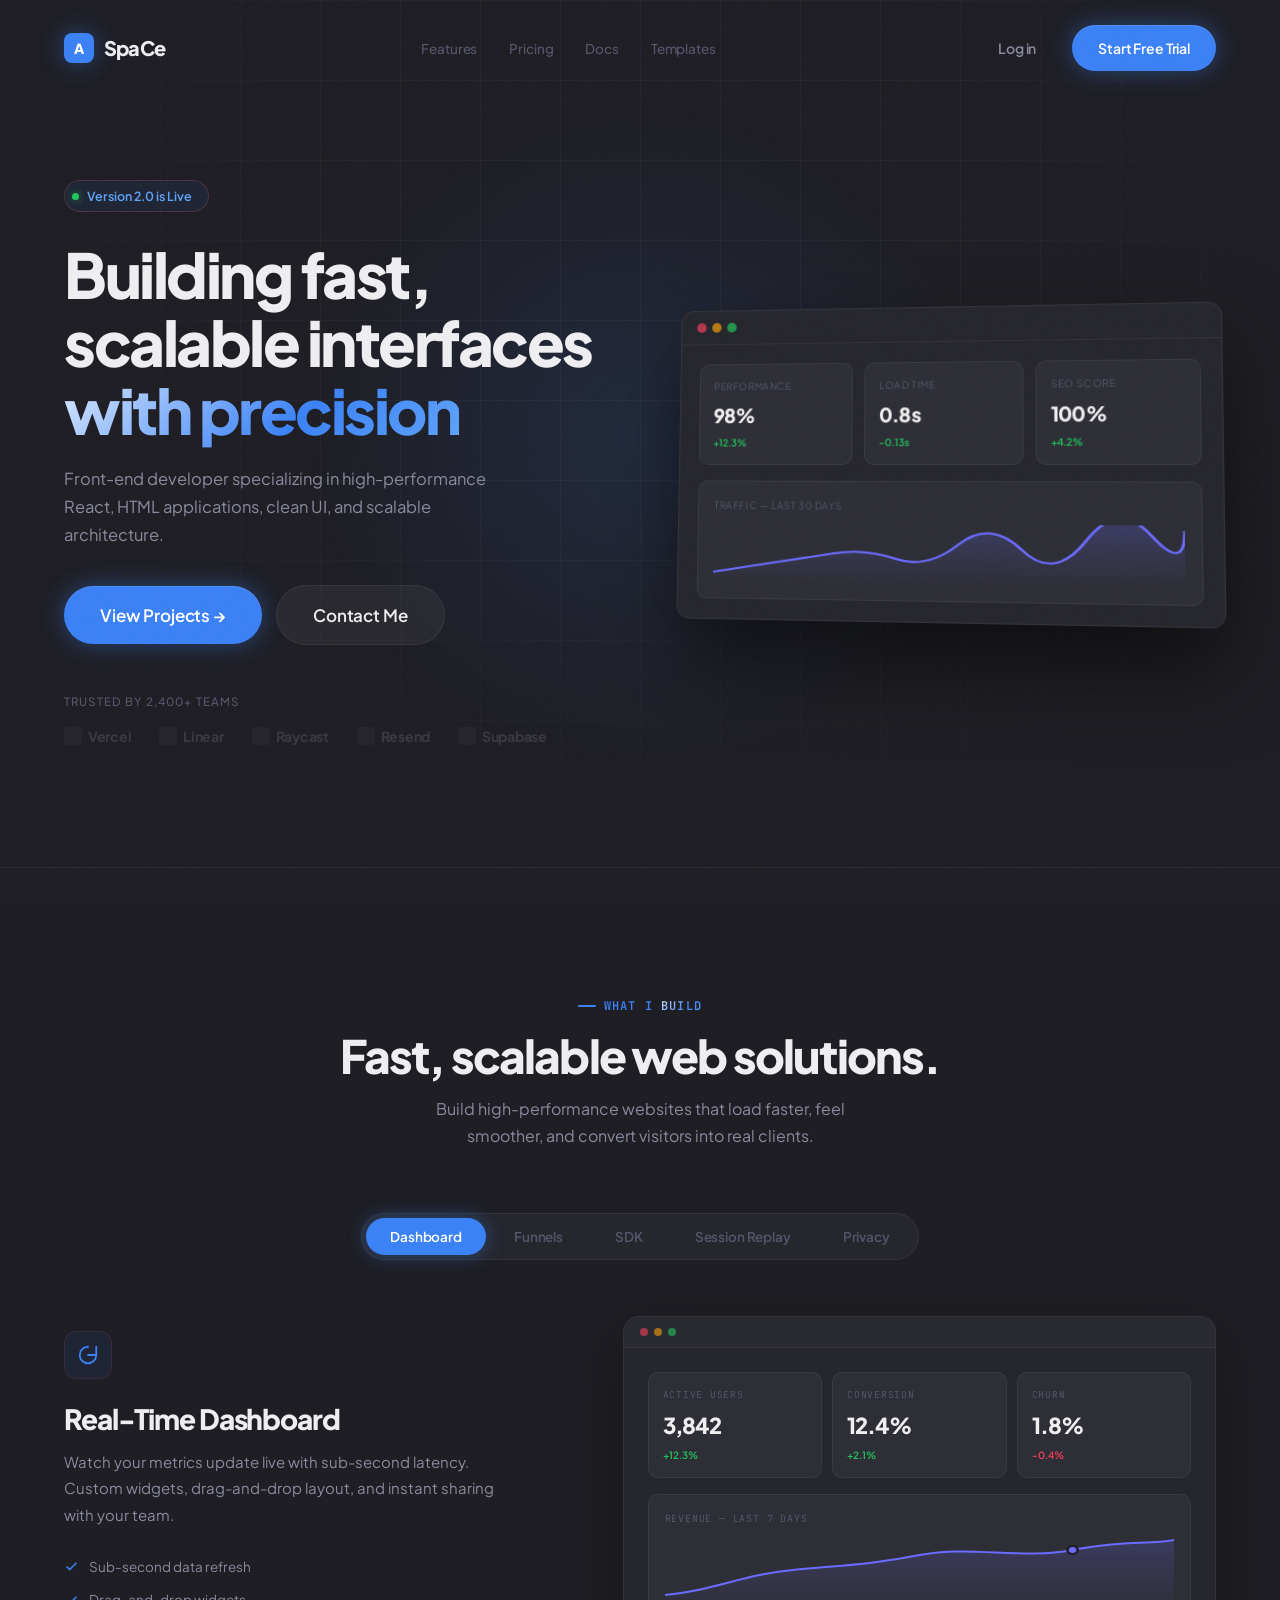
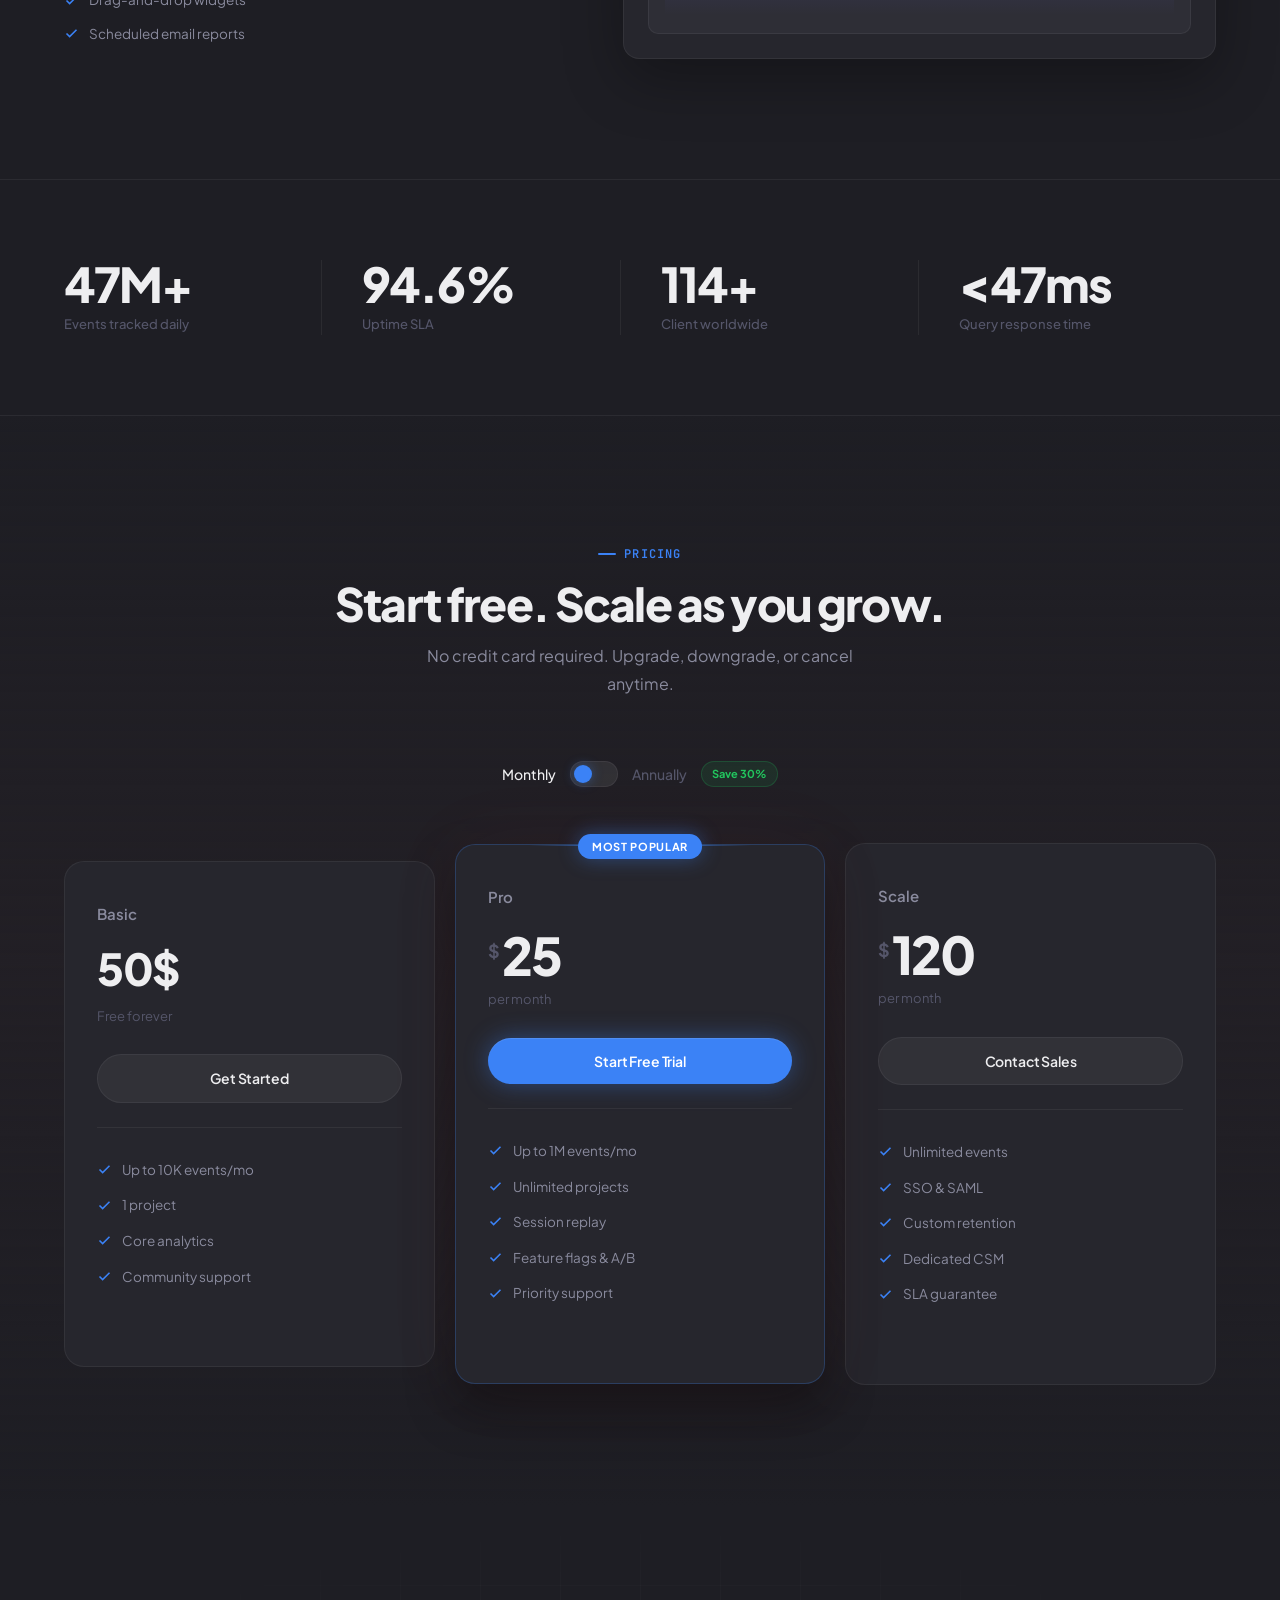
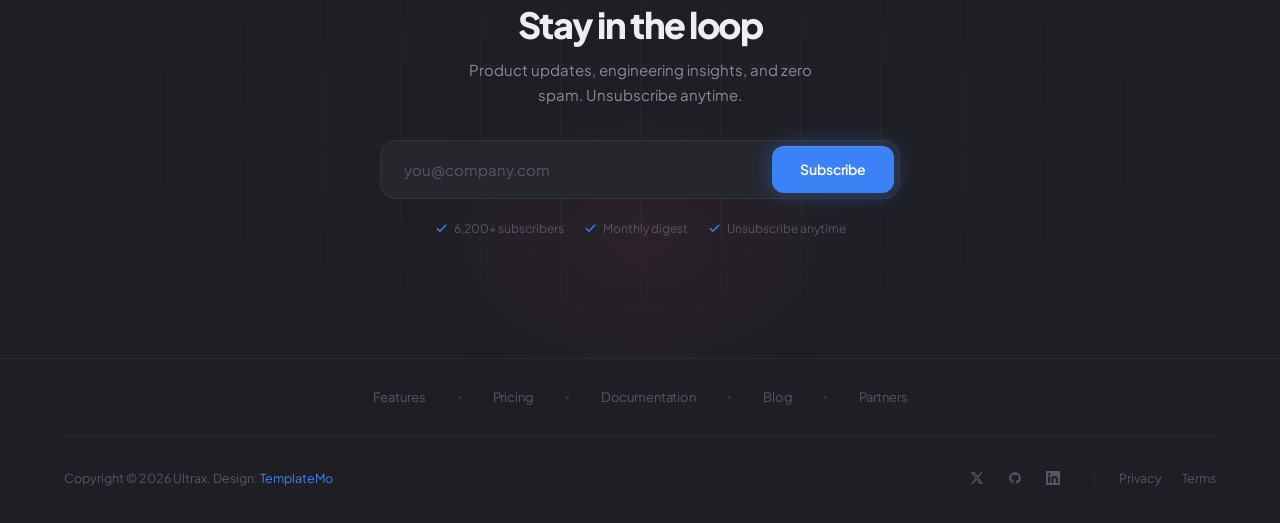
==== commit ed57aca4: "improve hero section with clear value proposition" ====
--- a/index.html
+++ b/index.html
@@ -10,7 +10,7 @@
       href="https://fonts.googleapis.com/css2?family=Plus+Jakarta+Sans:wght@400;500;600;700;800&family=JetBrains+Mono:wght@400;500&display=swap"
       rel="stylesheet"
     />
-    <link rel="stylesheet" href="Personal-Profolio.css" />
+    <link rel="stylesheet" href="./src/styles/Personal-Profolio.css" />
   </head>
   <body>
     <!-- NAVBAR -->
@@ -166,8 +166,7 @@
             <p>Fast, scalable web solutions.</p>
           </h2>
           <p class="section-desc">
-            Build modern, fast, and scalable web applications focused on
-            performance and clean user experience.
+            Build high-performance websites that load faster, feel smoother, and convert visitors into real clients.
           </p>
         </div>
 
@@ -1306,6 +1305,6 @@
       </div>
     </footer>
 
-    <script src="Personal-Profolio.js"></script>
+    <script src="./src/scripts/Personal-Profolio.js"></script>
   </body>
 </html>
--- a/src/styles/Personal-Profolio.css
+++ b/src/styles/Personal-Profolio.css
@@ -0,0 +1,1911 @@
+*,
+*::before,
+*::after {
+  margin: 0;
+  padding: 0;
+  box-sizing: border-box;
+}
+
+:root {
+  --deep-space: #1e1e24;
+  --surface-1: #26262d;
+  --surface-2: #2e2e36;
+  --surface-3: #36363f;
+  --accent: #3b82f6;
+  --accent-light: #60a5fa;
+  --accent-glow: #3b82f666;
+  --accent-soft: #3b82f614;
+  --accent-border: #3b82f640;
+  --text-primary: #eeeef0;
+  --text-secondary: #8a8b9e;
+  --text-muted: #55566a;
+  --border-subtle: #ffffff0f;
+  --green: #22c55e;
+  --amber: #f59e0b;
+  --rose: #f43f5e;
+  --radius: 16px;
+  --radius-sm: 10px;
+  --radius-xs: 6px;
+  --radius-pill: 100px;
+}
+
+html {
+  scroll-behavior: smooth;
+}
+
+body {
+  font-family:
+    "Plus Jakarta Sans",
+    -apple-system,
+    sans-serif;
+  background-color: var(--deep-space);
+  color: var(--text-primary);
+  line-height: 1.6;
+  overflow-x: hidden;
+  -webkit-font-smoothing: antialiased;
+}
+
+/* Grain overlay */
+body::after {
+  content: "";
+  position: fixed;
+  inset: 0;
+  background-image: url("data:image/svg+xml,%3Csvg viewBox='0 0 256 256' xmlns='http://www.w3.org/2000/svg'%3E%3Cfilter id='n'%3E%3CfeTurbulence type='fractalNoise' baseFrequency='0.9' numOctaves='4' stitchTiles='stitch'/%3E%3C/filter%3E%3Crect width='100%25' height='100%25' filter='url(%23n)' opacity='0.03'/%3E%3C/svg%3E");
+  pointer-events: none;
+  z-index: 9999;
+  opacity: 0.5;
+}
+
+a {
+  text-decoration: none;
+  color: inherit;
+}
+
+.container {
+  width: 100%;
+  max-width: 1200px;
+  margin: 0 auto;
+  padding: 0 24px;
+}
+
+.mono {
+  font-family: "JetBrains Mono", monospace;
+}
+
+/* ===== NAVBAR ===== */
+
+.navbar {
+  position: fixed;
+  top: 0;
+  left: 0;
+  width: 100%;
+  z-index: 1000;
+  padding: 25px 0;
+  animation: nav 0.5s ease-in-out 0.1s forwards;
+  opacity: 0;
+  transition: all 0.4s ease;
+}
+
+.navbar.scrolled {
+  background: #1e1e24cc;
+  backdrop-filter: blur(24px);
+  -webkit-backdrop-filter: blur(24px);
+  padding: 20px 0;
+  box-shadow: 0 4px 4px 2px #00000010;
+  /* border-bottom: 1px solid var(--border-subtle); */
+}
+
+.navbar .container {
+  display: flex;
+  align-items: center;
+  justify-content: space-between;
+}
+
+.nav-brand {
+  font-size: 20px;
+  font-weight: 800;
+  letter-spacing: -0.04em;
+  display: flex;
+  align-items: center;
+  gap: 10px;
+  opacity: 0;
+  animation: nav 0.3s ease-in-out 0.3s forwards;
+}
+
+.brand-icon {
+  width: 30px;
+  height: 30px;
+  background: var(--accent);
+  border-radius: 8px;
+  display: grid;
+  place-items: center;
+  font-size: 14px;
+  font-weight: 800;
+  color: #fff;
+  box-shadow: 0 0 24px var(--accent-glow);
+  opacity: 0;
+  animation: nav 0.3s ease-in-out 0.2s forwards;
+}
+
+.nav-links {
+  display: flex;
+  align-items: center;
+  gap: 32px;
+  list-style: none;
+  opacity: 0;
+  animation: nav 0.3s ease-in-out 0.4s forwards;
+}
+
+.nav-links a {
+  font-size: 13.5px;
+  font-weight: 500;
+  color: var(--text-muted);
+  transition: color 0.3s;
+  letter-spacing: -0.01em;
+}
+
+.nav-links a:hover {
+  color: var(--text-primary);
+}
+
+.nav-mobile-actions {
+  display: none;
+}
+
+@keyframes nav {
+  100% {
+    opacity: 1;
+  }
+}
+
+.nav-actions {
+  display: flex;
+  align-items: center;
+  gap: 10px;
+  opacity: 0;
+  animation: nav 0.3s ease-in-out 0.6s forwards;
+}
+
+.btn {
+  display: inline-flex;
+  align-items: center;
+  justify-content: center;
+  gap: 8px;
+  padding: 12px 26px;
+  border-radius: var(--radius-pill);
+  font-family: inherit;
+  font-weight: 600;
+  cursor: pointer;
+  border: none;
+  transition: all 0.3s ease;
+  letter-spacing: -0.01em;
+  font-size: 14px;
+  text-align: center;
+}
+
+.btn a {
+  font-size: 17px;
+  padding: 6px 10px;
+}
+
+.btn-ghost {
+  background: transparent;
+  color: var(--text-secondary);
+}
+.btn-ghost:hover {
+  color: var(--text-primary);
+}
+
+.btn-primary {
+  background: var(--accent);
+  color: #fff;
+  box-shadow:
+    0 0 24px var(--accent-glow),
+    0 1px 0 #ffffff1a inset;
+}
+
+.btn-primary:hover {
+  background: #8585ff;
+  box-shadow:
+    0 0 36px var(--accent-glow),
+    0 1px 0 #ffffff26 inset;
+  transform: translateY(-1px);
+}
+
+.btn-secondary {
+  background: #ffffff0d;
+  color: var(--text-primary);
+  border: 1px solid var(--border-subtle);
+}
+
+.btn-secondary:hover {
+  background: #ffffff14;
+  border-color: #ffffff1a;
+}
+
+.btn-primary .btn-arrow {
+  transition: transform 0.3s;
+}
+.btn-primary:hover .btn-arrow {
+  transform: translateX(3px);
+}
+
+.nav-toggle {
+  display: none;
+  flex-direction: column;
+  gap: 5px;
+  background: none;
+  border: none;
+  cursor: pointer;
+  padding: 4px;
+  z-index: 1001;
+}
+
+.nav-toggle span {
+  width: 20px;
+  height: 2px;
+  background: var(--text-primary);
+  border-radius: 2px;
+  transition: all 0.3s;
+}
+
+.nav-toggle.active span:nth-child(1) {
+  transform: rotate(45deg) translate(5px, 5px);
+}
+.nav-toggle.active span:nth-child(2) {
+  opacity: 0;
+}
+.nav-toggle.active span:nth-child(3) {
+  transform: rotate(-45deg) translate(5px, -5px);
+}
+
+/* ===== HERO ===== */
+
+.hero {
+  position: relative;
+  padding: 180px 24px 120px;
+  opacity: 0;
+  animation: nav 0.5s ease-in-out 0.1s forwards;
+  overflow: hidden;
+}
+
+.hero::before {
+  content: "";
+  position: absolute;
+  top: 10%;
+  left: 50%;
+  transform: translateX(-50%);
+  width: 1000px;
+  height: 700px;
+  background: radial-gradient(
+    circle at center,
+    #3b82f61f 0%,
+    #3b82f60a 35%,
+    transparent 55%
+  );
+  pointer-events: none;
+}
+
+.hero::after {
+  content: "";
+  position: absolute;
+  inset: 0;
+  background-image:
+    linear-gradient(#ffffff09 1px, transparent 1px),
+    linear-gradient(90deg, #ffffff09 1px, transparent 1px);
+  background-size: 80px 80px;
+  mask-image: radial-gradient(ellipse at 50% 30%, black 30%, transparent 75%);
+  -webkit-mask-image: radial-gradient(
+    ellipse at 50% 30%,
+    black 30%,
+    transparent 75%
+  );
+  pointer-events: none;
+}
+
+.hero-inner {
+  position: relative;
+  z-index: 1;
+  display: grid;
+  grid-template-columns: 1fr 1fr;
+  gap: 60px;
+  align-items: center;
+  max-width: 1200px;
+  margin: 0 auto;
+}
+
+.hero-content {
+  max-width: 560px;
+}
+
+.hero-badge {
+  display: inline-flex;
+  align-items: center;
+  gap: 8px;
+  padding: 5px 16px 5px 7px;
+  background: var(--accent-soft);
+  border: 1px solid rgba(255, 107, 107, 0.2);
+  border-radius: var(--radius-pill);
+  font-size: 12.5px;
+  font-weight: 600;
+  color: var(--accent-light);
+  margin-bottom: 28px;
+}
+
+.badge-dot {
+  width: 7px;
+  height: 7px;
+  background: var(--green);
+  border-radius: 50%;
+  box-shadow: 0 0 8px #22c55e99;
+  animation: dotPulse 2s ease-in-out infinite;
+}
+
+@keyframes dotPulse {
+  0%,
+  100% {
+    opacity: 1;
+  }
+  50% {
+    opacity: 0.3;
+  }
+}
+
+.hero h1 {
+  font-size: clamp(40px, 5vw, 62px);
+  font-weight: 800;
+  letter-spacing: -0.04em;
+  line-height: 1.1;
+  margin-bottom: 20px;
+  opacity: 0;
+  transform: translateY(10px);
+  animation: herotext 0.5s ease-in-out 0.3s forwards;
+}
+
+.gradient-text {
+  background: linear-gradient(135deg, #dbeafe 0%, #3b82f6 60%, #60a5fa 100%);
+  -webkit-background-clip: text;
+  background-clip: text;
+  -webkit-text-fill-color: transparent;
+}
+
+.hero-desc {
+  font-size: 16.5px;
+  color: var(--text-secondary);
+  line-height: 1.7;
+  margin-bottom: 36px;
+  max-width: 460px;
+  opacity: 0;
+  transform: translateY(10px);
+  animation: herotext 0.5s ease-in-out 0.4s forwards;
+}
+
+.hero-cta {
+  display: flex;
+  align-items: center;
+  gap: 14px;
+  margin: 20px 0 48px 0;
+  opacity: 0;
+  transform: translateY(10px);
+  animation: herotext 0.5s ease-in-out 0.5s forwards;
+}
+
+@keyframes herotext {
+  100% {
+    opacity: 1;
+    transform: translateY(0);
+  }
+}
+
+.trusted-row {
+  display: flex;
+  flex-direction: column;
+  gap: 14px;
+}
+
+.trusted-label {
+  font-size: 11.5px;
+  font-weight: 500;
+  color: var(--text-muted);
+  text-transform: uppercase;
+  letter-spacing: 0.1em;
+}
+
+.trusted-logos {
+  display: flex;
+  align-items: center;
+  gap: 28px;
+  flex-wrap: wrap;
+}
+
+.trusted-logo {
+  opacity: 0.25;
+  transition: opacity 0.3s;
+  font-size: 14px;
+  font-weight: 700;
+  color: var(--text-secondary);
+  letter-spacing: -0.02em;
+  display: flex;
+  align-items: center;
+  gap: 6px;
+}
+
+.trusted-logo:hover {
+  opacity: 0.5;
+}
+
+.trusted-logo .t-icon {
+  width: 18px;
+  height: 18px;
+  border-radius: 4px;
+  background: #ffffff26;
+}
+
+/* Hero mockup */
+.hero-mockup {
+  position: relative;
+  opacity: 0;
+  animation: nav 0.4s ease-in-out 0.45s forwards;
+}
+
+.mockup-window {
+  background: var(--surface-1);
+  border: 1px solid var(--border-subtle);
+  border-radius: 14px;
+  overflow: hidden;
+  box-shadow:
+    0 40px 80px #00000080,
+    0 0 0 1px #8585ff08 inset;
+  transform: perspective(600px) rotateY(-4deg) rotateX(2deg);
+  transition: transform 0.5s ease;
+}
+
+.mockup-window:hover {
+  transform: perspective(1200px) rotateY(-1deg) rotateX(1deg);
+}
+
+.mockup-toolbar {
+  display: flex;
+  align-items: center;
+  gap: 6px;
+  padding: 12px 16px;
+  border-bottom: 1px solid var(--border-subtle);
+}
+
+.mockup-dot {
+  width: 10px;
+  height: 10px;
+  border-radius: 50%;
+}
+
+.mockup-dot:nth-child(1) {
+  background: var(--rose);
+  opacity: 0.7;
+}
+.mockup-dot:nth-child(2) {
+  background: var(--amber);
+  opacity: 0.7;
+}
+.mockup-dot:nth-child(3) {
+  background: var(--green);
+  opacity: 0.7;
+}
+
+.mockup-body {
+  padding: 20px;
+}
+
+.mockup-metric-row {
+  display: grid;
+  grid-template-columns: repeat(3, 1fr);
+  gap: 12px;
+  margin-bottom: 16px;
+}
+
+.mockup-metric {
+  background: var(--surface-2);
+  border-radius: 10px;
+  padding: 14px;
+  border: 1px solid var(--border-subtle);
+}
+
+.mockup-metric .mm-label {
+  font-size: 10px;
+  color: var(--text-muted);
+  margin-bottom: 6px;
+  text-transform: uppercase;
+  letter-spacing: 0.06em;
+}
+
+.mockup-metric .mm-value {
+  font-size: 20px;
+  font-weight: 800;
+  letter-spacing: -0.04em;
+}
+
+.mockup-metric .mm-change {
+  font-size: 10px;
+  font-weight: 600;
+  color: var(--green);
+  margin-top: 4px;
+}
+
+.mockup-chart {
+  background: var(--surface-2);
+  border-radius: 10px;
+  padding: 16px;
+  border: 1px solid var(--border-subtle);
+  height: 120px;
+  position: relative;
+  overflow: hidden;
+}
+
+.mockup-chart-label {
+  font-size: 10px;
+  color: var(--text-muted);
+  text-transform: uppercase;
+  letter-spacing: 0.06em;
+}
+
+.chart-line {
+  position: absolute;
+  bottom: 16px;
+  left: 16px;
+  right: 16px;
+  height: 60px;
+}
+
+.chart-line svg {
+  width: 100%;
+  height: 100%;
+}
+
+/* ===== SECTIONS ===== */
+
+.section {
+  padding: 120px 0;
+  position: relative;
+}
+
+.section-label {
+  display: inline-flex;
+  align-items: center;
+  gap: 8px;
+  font-size: 12px;
+  font-weight: 600;
+  color: var(--accent);
+  text-transform: uppercase;
+  letter-spacing: 0.1em;
+  margin-bottom: 14px;
+  font-family: "JetBrains Mono", monospace;
+}
+
+.section-label::before {
+  content: "";
+  width: 18px;
+  height: 2px;
+  background: var(--accent);
+  border-radius: 2px;
+}
+
+.section-title {
+  font-size: clamp(30px, 4vw, 46px);
+  font-weight: 800;
+  letter-spacing: -0.04em;
+  line-height: 1.1;
+  margin-bottom: 14px;
+}
+
+.section-desc {
+  font-size: 16px;
+  color: var(--text-secondary);
+  max-width: 480px;
+  line-height: 1.7;
+}
+
+.section-header {
+  text-align: center;
+  margin-bottom: 64px;
+}
+
+.section-header .section-desc {
+  margin: 0 auto;
+}
+
+/* ===== TABBED FEATURES ===== */
+
+.features-section {
+  border-top: 1px solid var(--border-subtle);
+}
+
+.feature-tabs {
+  display: flex;
+  justify-content: center;
+  gap: 4px;
+  margin-bottom: 56px;
+  background: var(--surface-1);
+  border: 1px solid var(--border-subtle);
+  border-radius: var(--radius-pill);
+  padding: 4px;
+  width: fit-content;
+  margin-left: auto;
+  margin-right: auto;
+}
+
+.feature-tab {
+  padding: 10px 24px;
+  border-radius: var(--radius-pill);
+  font-family: inherit;
+  font-size: 13.5px;
+  font-weight: 600;
+  color: var(--text-muted);
+  background: transparent;
+  border: none;
+  cursor: pointer;
+  transition: all 0.3s ease;
+  white-space: nowrap;
+  letter-spacing: -0.01em;
+}
+
+.feature-tab:hover {
+  color: var(--text-secondary);
+}
+
+.feature-tab.active {
+  background: var(--accent);
+  color: #fff;
+  box-shadow: 0 0 20px var(--accent-glow);
+}
+
+.feature-panels {
+  position: relative;
+}
+
+.feature-panel {
+  display: none;
+  grid-template-columns: 1fr 1.2fr;
+  gap: 64px;
+  align-items: center;
+  animation: panelIn 0.45s ease forwards;
+}
+
+.feature-panel.active {
+  display: grid;
+}
+
+@keyframes panelIn {
+  from {
+    opacity: 0;
+    transform: translateY(16px);
+  }
+  to {
+    opacity: 1;
+    transform: translateY(0);
+  }
+}
+
+.feature-text {
+  max-width: 440px;
+}
+
+.feature-text .feat-icon {
+  width: 48px;
+  height: 48px;
+  background: var(--accent-soft);
+  border: 1px solid rgba(255, 107, 107, 0.1);
+  border-radius: 12px;
+  display: grid;
+  place-items: center;
+  margin-bottom: 24px;
+  color: var(--accent);
+}
+
+.feature-text h3 {
+  font-size: 28px;
+  font-weight: 800;
+  letter-spacing: -0.04em;
+  margin-bottom: 14px;
+  line-height: 1.15;
+}
+
+.feature-text p {
+  font-size: 15px;
+  color: var(--text-secondary);
+  line-height: 1.75;
+  margin-bottom: 28px;
+}
+
+.feature-bullets {
+  list-style: none;
+  display: flex;
+  flex-direction: column;
+  gap: 12px;
+}
+
+.feature-bullets li {
+  display: flex;
+  align-items: center;
+  gap: 10px;
+  font-size: 13.5px;
+  color: var(--text-secondary);
+}
+
+.feature-bullets li svg {
+  color: var(--accent);
+  flex-shrink: 0;
+}
+
+/* Feature panel embedded UIs */
+.feature-visual {
+  background: var(--surface-1);
+  border: 1px solid var(--border-subtle);
+  border-radius: 16px;
+  overflow: hidden;
+  box-shadow: 0 20px 60px rgba(0, 0, 0, 0.3);
+  position: relative;
+}
+
+.fv-toolbar {
+  display: flex;
+  align-items: center;
+  gap: 6px;
+  padding: 11px 16px;
+  border-bottom: 1px solid var(--border-subtle);
+  background: rgba(255, 255, 255, 0.02);
+}
+
+.fv-dot {
+  width: 8px;
+  height: 8px;
+  border-radius: 50%;
+}
+.fv-dot:nth-child(1) {
+  background: var(--rose);
+  opacity: 0.6;
+}
+.fv-dot:nth-child(2) {
+  background: var(--amber);
+  opacity: 0.6;
+}
+.fv-dot:nth-child(3) {
+  background: var(--green);
+  opacity: 0.6;
+}
+
+.fv-body {
+  padding: 24px;
+}
+
+/* — Panel 1: Dashboard mini-UI — */
+.dash-metrics {
+  display: grid;
+  grid-template-columns: repeat(3, 1fr);
+  gap: 10px;
+  margin-bottom: 16px;
+}
+
+.dash-metric {
+  background: var(--surface-2);
+  border: 1px solid var(--border-subtle);
+  border-radius: var(--radius-sm);
+  padding: 14px;
+}
+
+.dash-metric .dm-label {
+  font-size: 9.5px;
+  color: var(--text-muted);
+  text-transform: uppercase;
+  letter-spacing: 0.08em;
+  margin-bottom: 6px;
+  font-family: "JetBrains Mono", monospace;
+}
+
+.dash-metric .dm-val {
+  font-size: 22px;
+  font-weight: 800;
+  letter-spacing: -0.04em;
+  margin-bottom: 4px;
+}
+
+.dash-metric .dm-change {
+  font-size: 10px;
+  font-weight: 600;
+}
+
+.dm-change.up {
+  color: var(--green);
+}
+.dm-change.down {
+  color: var(--rose);
+}
+
+.dash-chart-area {
+  background: var(--surface-2);
+  border: 1px solid var(--border-subtle);
+  border-radius: var(--radius-sm);
+  padding: 16px;
+  height: 140px;
+  position: relative;
+}
+
+.dash-chart-area .dca-title {
+  font-size: 10px;
+  color: var(--text-muted);
+  text-transform: uppercase;
+  letter-spacing: 0.08em;
+  font-family: "JetBrains Mono", monospace;
+  margin-bottom: 8px;
+}
+
+.dash-chart-area svg {
+  width: 100%;
+  height: 80px;
+}
+
+/* — Panel 2: Funnel visual — */
+.funnel-stages {
+  display: flex;
+  flex-direction: column;
+  gap: 6px;
+}
+
+.funnel-stage {
+  display: flex;
+  align-items: center;
+  gap: 14px;
+  padding: 10px 14px;
+  background: var(--surface-2);
+  border: 1px solid var(--border-subtle);
+  border-radius: var(--radius-xs);
+}
+
+.funnel-bar-wrap {
+  flex: 1;
+}
+
+.funnel-bar-label {
+  display: flex;
+  justify-content: space-between;
+  font-size: 11px;
+  margin-bottom: 5px;
+}
+
+.funnel-bar-label span:first-child {
+  color: var(--text-secondary);
+}
+.funnel-bar-label span:last-child {
+  font-family: "JetBrains Mono", monospace;
+  color: var(--text-muted);
+  font-size: 10.5px;
+}
+
+.funnel-track {
+  height: 6px;
+  background: rgba(255, 255, 255, 0.06);
+  border-radius: 6px;
+  overflow: hidden;
+}
+
+.funnel-fill {
+  height: 100%;
+  border-radius: 6px;
+  background: var(--rose);
+  transition: width 0.8s cubic-bezier(0.4, 0, 0.2, 1);
+}
+
+.funnel-fill.green {
+  background: var(--green);
+}
+.funnel-fill.amber {
+  background: var(--amber);
+}
+
+.funnel-drop {
+  font-size: 10px;
+  font-weight: 600;
+  color: var(--rose);
+  font-family: "JetBrains Mono", monospace;
+  width: 44px;
+  text-align: right;
+  flex-shrink: 0;
+}
+
+/* — Panel 3: Code snippet — */
+.code-block {
+  background: var(--deep-space);
+  border: 1px solid var(--border-subtle);
+  border-radius: var(--radius-sm);
+  padding: 20px;
+  font-family: "JetBrains Mono", monospace;
+  font-size: 12px;
+  line-height: 1.8;
+  color: var(--text-secondary);
+  overflow-x: auto;
+}
+
+.code-block .c-key {
+  color: var(--rose);
+}
+.code-block .c-str {
+  color: var(--green);
+}
+.code-block .c-fn {
+  color: var(--amber);
+}
+.code-block .c-comment {
+  color: var(--text-muted);
+}
+.code-block .c-num {
+  color: var(--rose);
+}
+
+.code-output {
+  margin-top: 12px;
+  background: var(--surface-2);
+  border: 1px solid var(--border-subtle);
+  border-radius: var(--radius-sm);
+  padding: 14px 16px;
+}
+
+.code-output .co-label {
+  font-size: 9.5px;
+  color: var(--text-muted);
+  text-transform: uppercase;
+  letter-spacing: 0.08em;
+  font-family: "JetBrains Mono", monospace;
+  margin-bottom: 8px;
+}
+
+.code-output .co-result {
+  display: flex;
+  align-items: center;
+  gap: 8px;
+  font-size: 12px;
+  color: var(--green);
+  font-family: "JetBrains Mono", monospace;
+}
+
+.co-result .pulse-ring {
+  width: 8px;
+  height: 8px;
+  background: var(--green);
+  border-radius: 50%;
+  box-shadow: 0 0 8px rgba(34, 197, 94, 0.5);
+}
+
+/* — Panel 4: Session replay — */
+.replay-ui {
+  background: var(--surface-2);
+  border: 1px solid var(--border-subtle);
+  border-radius: var(--radius-sm);
+  overflow: hidden;
+}
+
+.replay-header {
+  padding: 10px 14px;
+  border-bottom: 1px solid var(--border-subtle);
+  display: flex;
+  align-items: center;
+  justify-content: space-between;
+}
+
+.replay-header .rh-left {
+  display: flex;
+  align-items: center;
+  gap: 8px;
+  font-size: 11px;
+  color: var(--text-secondary);
+}
+
+.replay-header .rh-left .live-dot {
+  width: 6px;
+  height: 6px;
+  background: var(--rose);
+  border-radius: 50%;
+  box-shadow: 0 0 6px rgba(244, 63, 94, 0.5);
+  animation: dotPulse 1.5s ease-in-out infinite;
+}
+
+.replay-header .rh-time {
+  font-size: 10px;
+  color: var(--text-muted);
+  font-family: "JetBrains Mono", monospace;
+}
+
+.replay-viewport {
+  padding: 20px;
+  min-height: 160px;
+  position: relative;
+}
+
+/* Fake mini-page inside replay */
+.replay-page {
+  background: #28282f;
+  border-radius: 6px;
+  padding: 14px;
+  border: 1px solid var(--border-subtle);
+}
+
+.rp-nav {
+  height: 6px;
+  background: rgba(255, 255, 255, 0.06);
+  border-radius: 3px;
+  margin-bottom: 12px;
+  width: 60%;
+}
+
+.rp-hero-block {
+  height: 10px;
+  background: rgba(255, 255, 255, 0.08);
+  border-radius: 3px;
+  margin-bottom: 6px;
+  width: 80%;
+}
+
+.rp-hero-block:nth-child(3) {
+  width: 50%;
+  margin-bottom: 12px;
+}
+
+.rp-btn-block {
+  display: inline-block;
+  height: 8px;
+  width: 48px;
+  background: var(--accent);
+  opacity: 0.6;
+  border-radius: 4px;
+  margin-bottom: 16px;
+}
+
+.rp-grid {
+  display: grid;
+  grid-template-columns: repeat(3, 1fr);
+  gap: 6px;
+}
+
+.rp-card {
+  height: 28px;
+  background: rgba(255, 255, 255, 0.04);
+  border-radius: 4px;
+  border: 1px solid var(--border-subtle);
+}
+
+/* Cursor animation */
+.replay-cursor {
+  position: absolute;
+  width: 12px;
+  height: 12px;
+  border-left: 2px solid var(--accent);
+  border-top: 2px solid var(--accent);
+  transform: rotate(-45deg);
+  filter: drop-shadow(0 0 6px rgba(255, 107, 107, 0.4));
+  animation: cursorMove 4s ease-in-out infinite;
+}
+
+@keyframes cursorMove {
+  0% {
+    top: 60px;
+    left: 40px;
+  }
+  25% {
+    top: 80px;
+    left: 140px;
+  }
+  50% {
+    top: 110px;
+    left: 100px;
+  }
+  75% {
+    top: 70px;
+    left: 180px;
+  }
+  100% {
+    top: 60px;
+    left: 40px;
+  }
+}
+
+.replay-timeline {
+  padding: 10px 14px;
+  border-top: 1px solid var(--border-subtle);
+  display: flex;
+  align-items: center;
+  gap: 10px;
+}
+
+.replay-timeline .rt-play {
+  width: 20px;
+  height: 20px;
+  border-radius: 50%;
+  background: var(--accent);
+  display: grid;
+  place-items: center;
+  flex-shrink: 0;
+}
+
+.rt-track {
+  flex: 1;
+  height: 3px;
+  background: rgba(255, 255, 255, 0.08);
+  border-radius: 3px;
+  overflow: hidden;
+}
+
+.rt-progress {
+  height: 100%;
+  width: 45%;
+  background: var(--accent);
+  border-radius: 3px;
+}
+
+.replay-events {
+  margin-top: 12px;
+  display: flex;
+  gap: 8px;
+}
+
+.replay-event-tag {
+  padding: 4px 10px;
+  background: var(--surface-2);
+  border: 1px solid var(--border-subtle);
+  border-radius: var(--radius-xs);
+  font-size: 10px;
+  color: var(--text-muted);
+  font-family: "JetBrains Mono", monospace;
+  display: flex;
+  align-items: center;
+  gap: 5px;
+}
+
+.replay-event-tag .re-dot {
+  width: 5px;
+  height: 5px;
+  border-radius: 50%;
+}
+
+/* — Panel 5: Privacy — */
+.privacy-grid {
+  display: grid;
+  grid-template-columns: 1fr 1fr;
+  gap: 10px;
+}
+
+.privacy-card {
+  background: var(--surface-2);
+  border: 1px solid var(--border-subtle);
+  border-radius: var(--radius-sm);
+  padding: 18px;
+}
+
+.privacy-card .pc-icon {
+  width: 32px;
+  height: 32px;
+  border-radius: 8px;
+  background: rgba(34, 197, 94, 0.1);
+  border: 1px solid rgba(34, 197, 94, 0.15);
+  display: grid;
+  place-items: center;
+  margin-bottom: 12px;
+  color: var(--green);
+}
+
+.privacy-card h4 {
+  font-size: 13px;
+  font-weight: 700;
+  margin-bottom: 4px;
+  letter-spacing: -0.02em;
+}
+
+.privacy-card p {
+  font-size: 11.5px;
+  color: var(--text-muted);
+  line-height: 1.55;
+}
+
+/* ===== STATS ===== */
+
+.stats-strip {
+  padding: 80px 0;
+  border-top: 1px solid var(--border-subtle);
+  border-bottom: 1px solid var(--border-subtle);
+}
+
+.stats-grid {
+  display: flex;
+  justify-content: space-between;
+}
+
+.stat-item {
+  text-align: left;
+  flex: 1;
+}
+
+.stat-item + .stat-item {
+  border-left: 1px solid var(--border-subtle);
+  padding-left: 40px;
+}
+
+.stat-number {
+  font-size: 48px;
+  font-weight: 800;
+  letter-spacing: -0.04em;
+  line-height: 1;
+  margin-bottom: 6px;
+}
+
+.stat-label {
+  font-size: 13px;
+  color: var(--text-muted);
+  font-weight: 500;
+}
+
+/* ===== PRICING ===== */
+
+.pricing-section {
+  background: linear-gradient(
+    180deg,
+    var(--deep-space) 0%,
+    rgba(255, 107, 107, 0.02) 50%,
+    var(--deep-space) 100%
+  );
+}
+
+.pricing-toggle-wrap {
+  display: flex;
+  align-items: center;
+  justify-content: center;
+  gap: 14px;
+  margin-bottom: 56px;
+}
+
+.pricing-toggle-label {
+  font-size: 14px;
+  font-weight: 500;
+  color: var(--text-muted);
+  transition: color 0.3s;
+}
+
+.pricing-toggle-label.active {
+  color: var(--text-primary);
+}
+
+.pricing-toggle {
+  position: relative;
+  width: 48px;
+  height: 26px;
+  background: #ffffff14;
+  border-radius: 100px;
+  cursor: pointer;
+  border: 1px solid var(--border-subtle);
+}
+
+.pricing-toggle::after {
+  content: "";
+  position: absolute;
+  top: 3px;
+  left: 3px;
+  width: 18px;
+  height: 18px;
+  background: var(--accent);
+  border-radius: 50%;
+  transition: transform 0.3s cubic-bezier(0.4, 0, 0.2, 1);
+  box-shadow: 0 0 12px var(--accent-glow);
+}
+
+.pricing-toggle.annual::after {
+  transform: translateX(22px);
+}
+
+.pricing-save {
+  font-size: 11px;
+  font-weight: 700;
+  color: var(--green);
+  background: #22c55e1a;
+  padding: 3px 10px;
+  border-radius: var(--radius-pill);
+  border: 1px solid #22c55e33;
+}
+
+.pricing-grid {
+  display: grid;
+  grid-template-columns: repeat(3, 1fr);
+  gap: 20px;
+  align-items: center;
+}
+
+.pricing-card {
+  background: var(--surface-1);
+  border: 1px solid var(--border-subtle);
+  border-radius: 20px;
+  padding: 40px 32px;
+  position: relative;
+  transition: all 0.4s;
+}
+
+.pricing-card:hover {
+  border-color: rgba(255, 255, 255, 0.08);
+}
+
+.pricing-card.featured {
+  transform: scale(1.05);
+  border-color: var(--accent-border);
+  z-index: 2;
+  box-shadow:
+    0 0 80px rgba(255, 107, 107, 0.06),
+    0 24px 48px rgba(0, 0, 0, 0.4);
+}
+
+.pricing-card.featured::before {
+  content: "";
+  position: absolute;
+  top: 0;
+  left: 20%;
+  right: 20%;
+  height: 1px;
+  background: linear-gradient(90deg, transparent, var(--accent), transparent);
+}
+
+.pricing-popular {
+  position: absolute;
+  top: -11px;
+  left: 50%;
+  transform: translateX(-50%);
+  background: var(--accent);
+  color: #fff;
+  font-size: 11px;
+  font-weight: 700;
+  padding: 4px 14px;
+  border-radius: var(--radius-pill);
+  text-transform: uppercase;
+  letter-spacing: 0.06em;
+  box-shadow: 0 0 20px var(--accent-glow);
+}
+
+.pricing-plan-name {
+  font-size: 15px;
+  font-weight: 600;
+  color: var(--text-secondary);
+  margin-bottom: 20px;
+}
+
+.pricing-amount {
+  display: flex;
+  align-items: flex-start;
+  gap: 2px;
+  margin-bottom: 4px;
+  min-height: 56px;
+}
+
+.pricing-currency {
+  font-size: 18px;
+  font-weight: 700;
+  color: var(--text-muted);
+  margin-top: 8px;
+}
+
+.pricing-value {
+  font-size: 52px;
+  font-weight: 800;
+  letter-spacing: -0.04em;
+  line-height: 1;
+  transition: all 0.3s cubic-bezier(0.4, 0, 0.2, 1);
+}
+
+.pricing-value.free-label {
+  font-size: 44px;
+  letter-spacing: -0.03em;
+}
+
+.pricing-value.changing {
+  opacity: 0;
+  transform: translateY(-6px);
+}
+
+.pricing-period {
+  font-size: 13px;
+  color: var(--text-muted);
+  margin-bottom: 28px;
+}
+
+.period-yearly {
+  color: var(--text-primary);
+}
+
+.pricing-features {
+  list-style: none;
+  margin-bottom: 32px;
+}
+
+.pricing-features li {
+  display: flex;
+  align-items: center;
+  gap: 10px;
+  font-size: 13.5px;
+  color: var(--text-secondary);
+  padding: 7px 0;
+}
+
+.pricing-features li svg {
+  flex-shrink: 0;
+  color: var(--accent);
+}
+
+.pricing-card .btn {
+  width: 100%;
+}
+
+.pricing-divider {
+  height: 1px;
+  background: var(--border-subtle);
+  margin: 24px 0;
+}
+
+/* ===== SUBSCRIBE ===== */
+
+.subscribe-section {
+  padding: 100px 0 120px;
+  text-align: center;
+  position: relative;
+  overflow: hidden;
+}
+
+.subscribe-section::before {
+  content: "";
+  position: absolute;
+  top: 30%;
+  left: 50%;
+  transform: translateX(-50%);
+  width: 600px;
+  height: 400px;
+  background: radial-gradient(
+    ellipse at center,
+    rgba(255, 107, 107, 0.06) 0%,
+    transparent 60%
+  );
+  pointer-events: none;
+}
+
+.subscribe-section::after {
+  content: "";
+  position: absolute;
+  inset: 0;
+  background-image:
+    linear-gradient(rgba(255, 255, 255, 0.035) 1px, transparent 1px),
+    linear-gradient(90deg, rgba(255, 255, 255, 0.035) 1px, transparent 1px);
+  background-size: 80px 80px;
+  mask-image: radial-gradient(ellipse at 50% 50%, black 20%, transparent 70%);
+  -webkit-mask-image: radial-gradient(
+    ellipse at 50% 50%,
+    black 20%,
+    transparent 70%
+  );
+  pointer-events: none;
+}
+
+.subscribe-inner {
+  position: relative;
+  z-index: 1;
+  max-width: 520px;
+  margin: 0 auto;
+}
+
+.subscribe-inner .section-title {
+  font-size: clamp(24px, 3.5vw, 36px);
+  margin-bottom: 12px;
+}
+
+.subscribe-inner .section-desc {
+  max-width: 380px;
+  margin: 0 auto 32px;
+  font-size: 15px;
+}
+
+.subscribe-input-group {
+  display: flex;
+  gap: 0;
+  background: var(--surface-1);
+  border: 1px solid var(--border-subtle);
+  border-radius: var(--radius);
+  padding: 5px;
+  transition:
+    border-color 0.3s,
+    box-shadow 0.3s;
+}
+
+.subscribe-input-group:focus-within {
+  border-color: var(--accent-border);
+  box-shadow: 0 0 0 3px var(--accent-soft);
+}
+
+.subscribe-input-group input {
+  flex: 1;
+  background: transparent;
+  border: none;
+  padding: 14px 18px;
+  font-family: inherit;
+  font-size: 15px;
+  color: var(--text-primary);
+  outline: none;
+  min-width: 0;
+}
+
+.subscribe-input-group input::placeholder {
+  color: var(--text-muted);
+}
+
+.subscribe-input-group .btn {
+  border-radius: 12px;
+  padding: 12px 28px;
+}
+
+.subscribe-meta {
+  margin-top: 20px;
+  display: flex;
+  align-items: center;
+  justify-content: center;
+  gap: 20px;
+}
+
+.subscribe-meta span {
+  font-size: 12px;
+  color: var(--text-muted);
+  display: flex;
+  align-items: center;
+  gap: 6px;
+}
+
+.subscribe-meta svg {
+  color: var(--accent);
+  flex-shrink: 0;
+}
+
+/* ===== FOOTER ===== */
+
+.footer {
+  border-top: 1px solid var(--border-subtle);
+  padding: 0;
+}
+
+/* Row 1: Links */
+.footer-row-links {
+  display: flex;
+  align-items: center;
+  justify-content: center;
+  gap: 32px;
+  padding: 28px 0;
+  flex-wrap: wrap;
+  border-bottom: 1px solid var(--border-subtle);
+}
+
+.footer-row-links a {
+  font-size: 13px;
+  color: var(--text-muted);
+  transition: color 0.3s;
+  letter-spacing: -0.01em;
+}
+
+.footer-row-links a:hover {
+  color: var(--text-primary);
+}
+
+.footer-link-dot {
+  width: 3px;
+  height: 3px;
+  border-radius: 50%;
+  background: rgba(255, 255, 255, 0.12);
+  flex-shrink: 0;
+}
+
+/* Row 2: Copyright + socials */
+.footer-row-bottom {
+  display: flex;
+  align-items: center;
+  justify-content: space-between;
+  padding: 24px 0 28px;
+}
+
+.footer-copy {
+  font-size: 12.5px;
+  color: var(--text-muted);
+}
+
+.footer-copy a {
+  color: var(--accent);
+  transition: color 0.3s;
+}
+
+.footer-copy a:hover {
+  color: var(--accent-light);
+}
+
+.footer-right {
+  display: flex;
+  align-items: center;
+  gap: 24px;
+}
+
+.footer-legal {
+  display: flex;
+  align-items: center;
+  gap: 20px;
+}
+
+.footer-legal a {
+  font-size: 12.5px;
+  color: var(--text-muted);
+  transition: color 0.3s;
+}
+
+.footer-legal a:hover {
+  color: var(--text-primary);
+}
+
+.footer-right .separator {
+  width: 1px;
+  height: 16px;
+  background: var(--border-subtle);
+}
+
+.footer-socials {
+  display: flex;
+  gap: 4px;
+}
+
+.footer-socials a {
+  width: 34px;
+  height: 34px;
+  display: grid;
+  place-items: center;
+  border-radius: 8px;
+  color: var(--text-muted);
+  transition: all 0.3s;
+}
+
+.footer-socials a:hover {
+  color: var(--text-primary);
+  background: rgba(255, 255, 255, 0.04);
+}
+
+/* ===== SCROLL ANIMATIONS ===== */
+
+.fade-up {
+  opacity: 0;
+  transform: translateY(28px);
+  transition:
+    opacity 0.7s ease,
+    transform 0.7s ease;
+}
+
+.fade-up.visible {
+  opacity: 1;
+  transform: translateY(0);
+}
+
+/* ===== RESPONSIVE ===== */
+
+@media (max-width: 1024px) {
+  .hero-inner {
+    grid-template-columns: 1fr;
+    gap: 48px;
+  }
+
+  .hero-mockup {
+    max-width: 500px;
+    margin: 0 auto;
+  }
+  .mockup-window,
+  .mockup-window:hover {
+    transform: none;
+  }
+
+  .feature-panel,
+  .feature-panel.active {
+    grid-template-columns: 1fr;
+    gap: 40px;
+  }
+
+  .feature-text {
+    max-width: none;
+  }
+
+  .pricing-card.featured {
+    transform: scale(1.02);
+  }
+
+  .footer-row-bottom {
+    flex-direction: column;
+    gap: 20px;
+    text-align: center;
+  }
+  .footer-right {
+    justify-content: center;
+  }
+}
+
+@media (max-width: 768px) {
+  .nav-links {
+    position: fixed;
+    top: 0;
+    right: -100%;
+    width: 280px;
+    height: 100dvh;
+    background: rgba(30, 30, 36, 0.98);
+    backdrop-filter: blur(24px);
+    -webkit-backdrop-filter: blur(24px);
+    flex-direction: column;
+    align-items: flex-start;
+    padding: 80px 28px 80px;
+    gap: 0;
+    border-left: 1px solid var(--border-subtle);
+    transition: right 0.35s cubic-bezier(0.4, 0, 0.2, 1);
+    overflow-y: auto;
+    z-index: 999;
+  }
+
+  .nav-links.open {
+    right: 0;
+  }
+  .nav-links li {
+    width: 100%;
+  }
+
+  .nav-links a {
+    display: block;
+    padding: 14px 0;
+    font-size: 16px;
+    border-bottom: 1px solid var(--border-subtle);
+  }
+
+  .nav-toggle {
+    display: flex;
+  }
+  .nav-actions {
+    display: none;
+  }
+
+  .nav-mobile-actions {
+    display: flex;
+    flex-direction: column;
+    gap: 10px;
+    padding-top: 24px;
+    margin-top: 8px;
+  }
+
+  .nav-mobile-actions .btn {
+    width: 100%;
+    text-align: center;
+    border-radius: var(--radius-pill);
+    color: var(--text-primary);
+  }
+
+  .nav-mobile-actions .btn-primary {
+    color: #fff;
+  }
+
+  .nav-mobile-actions a {
+    border-bottom: none !important;
+    padding: 10px 22px !important;
+    font-size: 14px !important;
+  }
+  .hero {
+    padding: 140px 24px 80px;
+  }
+
+  .hero-cta {
+    flex-direction: column;
+    align-items: stretch;
+  }
+
+  .feature-tabs {
+    overflow-x: auto;
+    justify-content: flex-start;
+    width: 100%;
+    border-radius: var(--radius-sm);
+    -webkit-overflow-scrolling: touch;
+    scrollbar-width: none;
+  }
+
+  .feature-tabs::-webkit-scrollbar {
+    display: none;
+  }
+
+  .feature-tab {
+    padding: 10px 18px;
+    font-size: 12.5px;
+  }
+
+  .dash-metrics {
+    grid-template-columns: 1fr;
+  }
+  .privacy-grid {
+    grid-template-columns: 1fr;
+  }
+
+  .stats-grid {
+    flex-wrap: wrap;
+    gap: 32px;
+  }
+  .stat-item {
+    flex: 1 1 40%;
+    min-width: 140px;
+  }
+  .stat-item + .stat-item {
+    border-left: none;
+    padding-left: 0;
+  }
+  .stat-number {
+    font-size: 36px;
+  }
+
+  .pricing-grid {
+    grid-template-columns: 1fr;
+    max-width: 400px;
+    margin: 0 auto;
+  }
+
+  .pricing-card.featured {
+    transform: scale(1);
+  }
+
+  .subscribe-input-group {
+    flex-direction: column;
+    border-radius: var(--radius-sm);
+  }
+  .subscribe-input-group .btn {
+    width: 100%;
+    border-radius: var(--radius-sm);
+  }
+  .subscribe-meta {
+    flex-direction: column;
+    gap: 8px;
+  }
+
+  .footer-row-links {
+    gap: 20px;
+  }
+
+  .section {
+    padding: 80px 0;
+  }
+}
+
+@media (max-width: 480px) {
+  .trusted-logos {
+    gap: 18px;
+  }
+  .mockup-metric-row {
+    grid-template-columns: 1fr;
+  }
+  .replay-events {
+    flex-wrap: wrap;
+  }
+}
+
+@media (prefers-reduced-motion: reduce) {
+  .fade-up {
+    opacity: 1;
+    transform: none;
+    transition: none;
+  }
+  .badge-dot {
+    animation: none;
+  }
+  .pricing-value.changing {
+    opacity: 1;
+    transform: none;
+  }
+  .mockup-window {
+    transform: none;
+  }
+  .replay-cursor {
+    animation: none;
+    top: 70px;
+    left: 100px;
+  }
+  @keyframes panelIn {
+    from {
+      opacity: 1;
+      transform: none;
+    }
+  }
+}
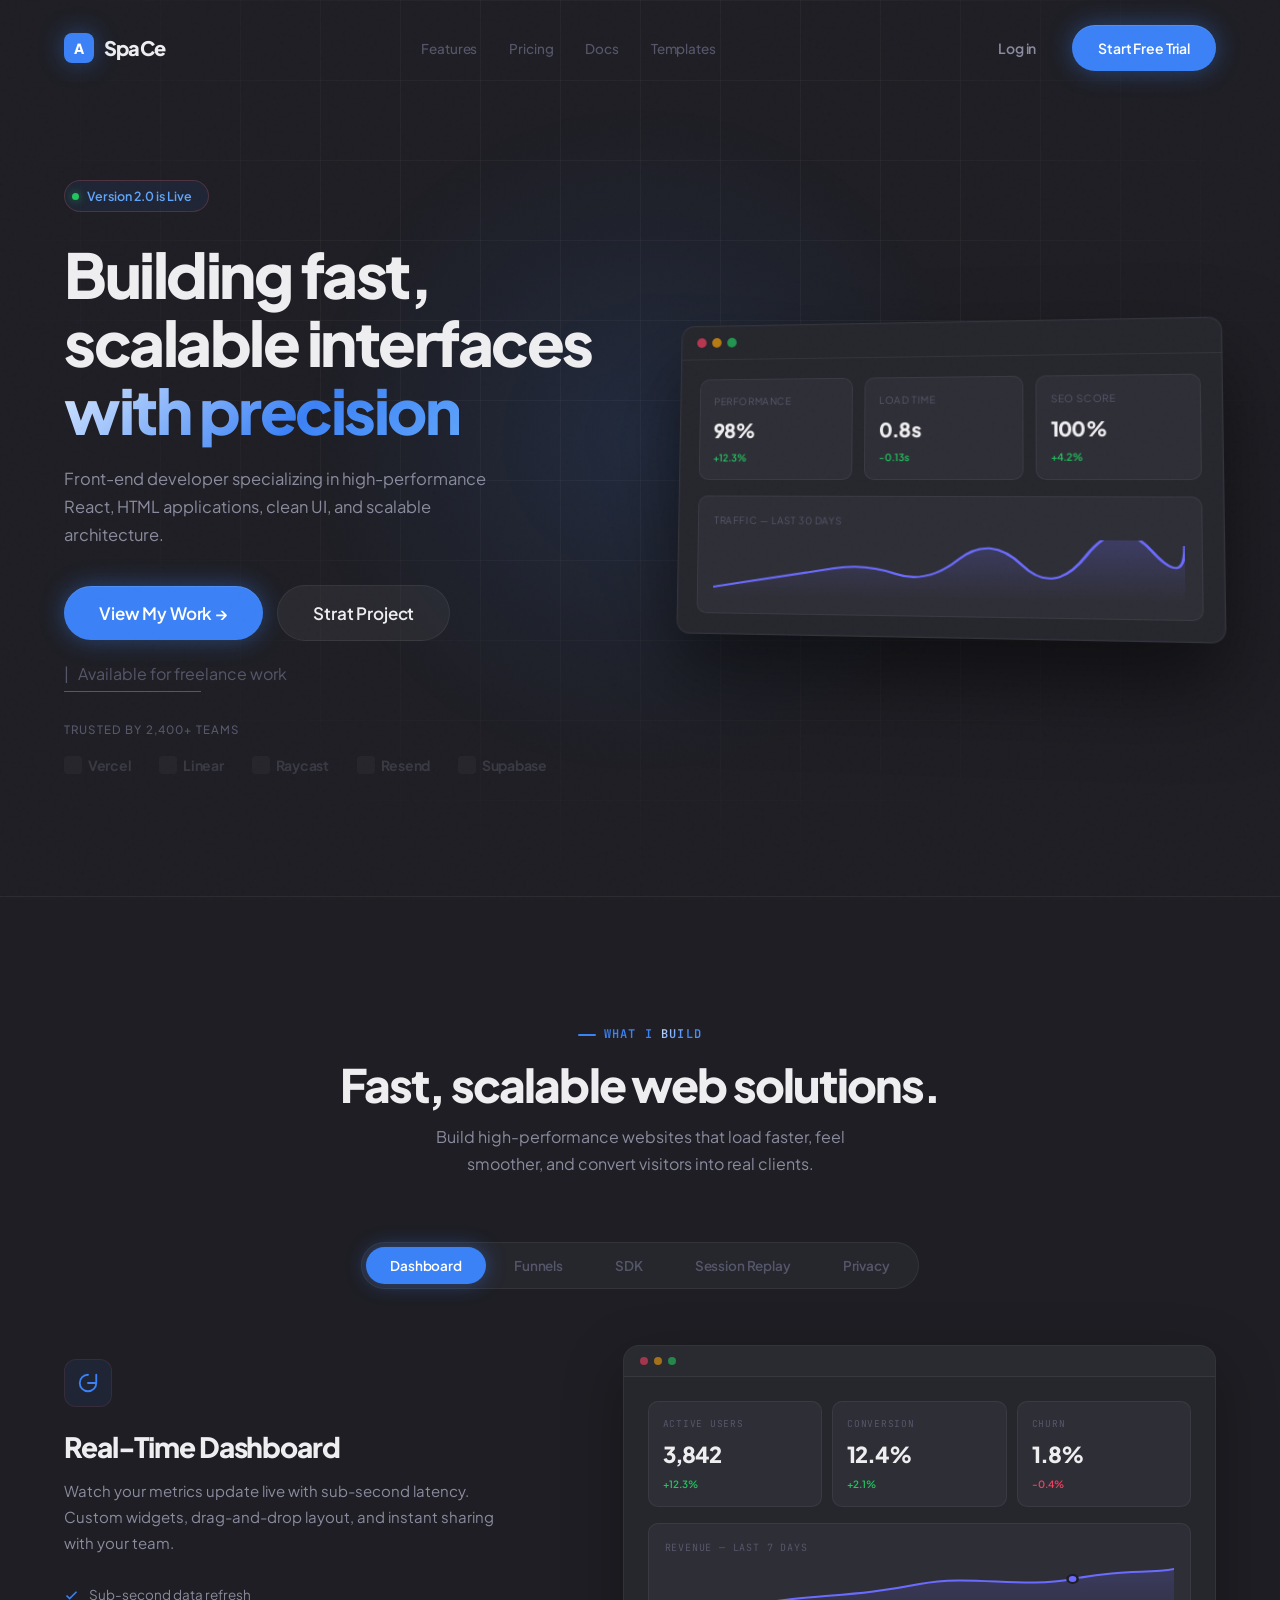
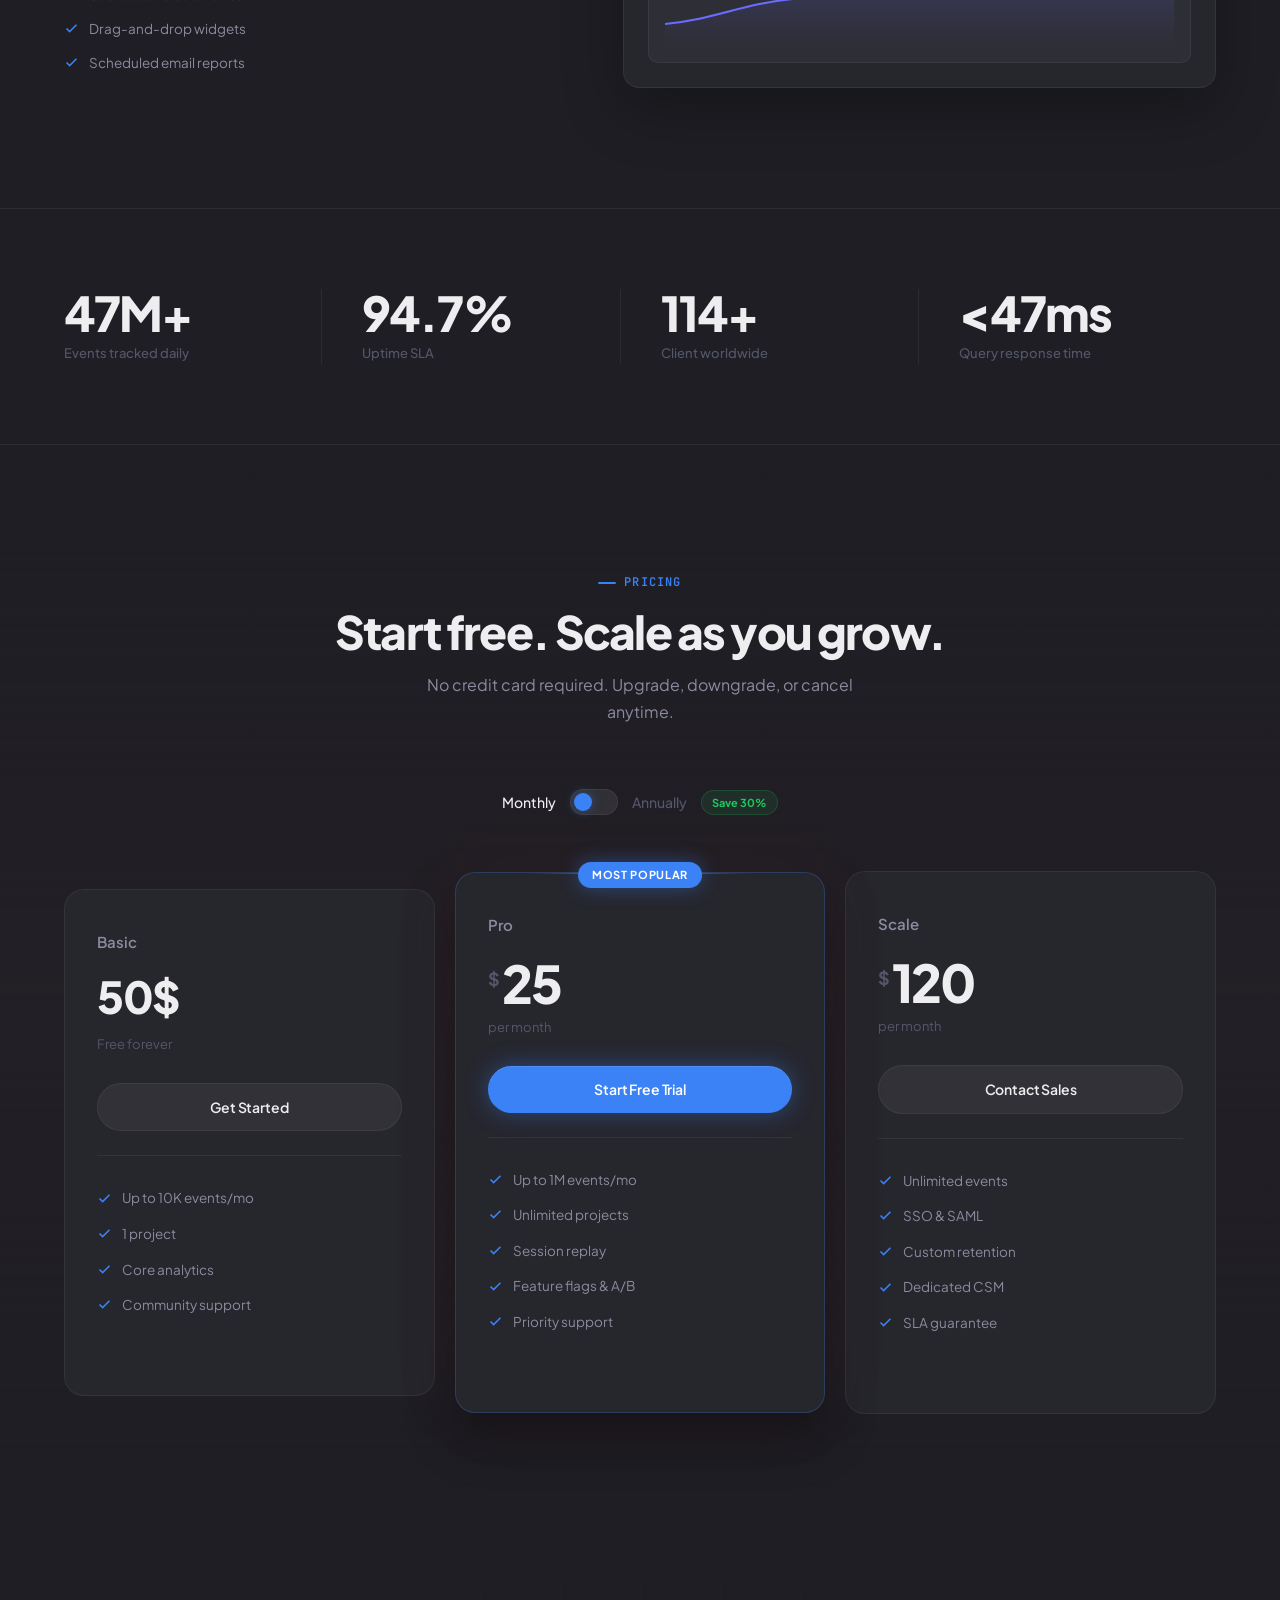
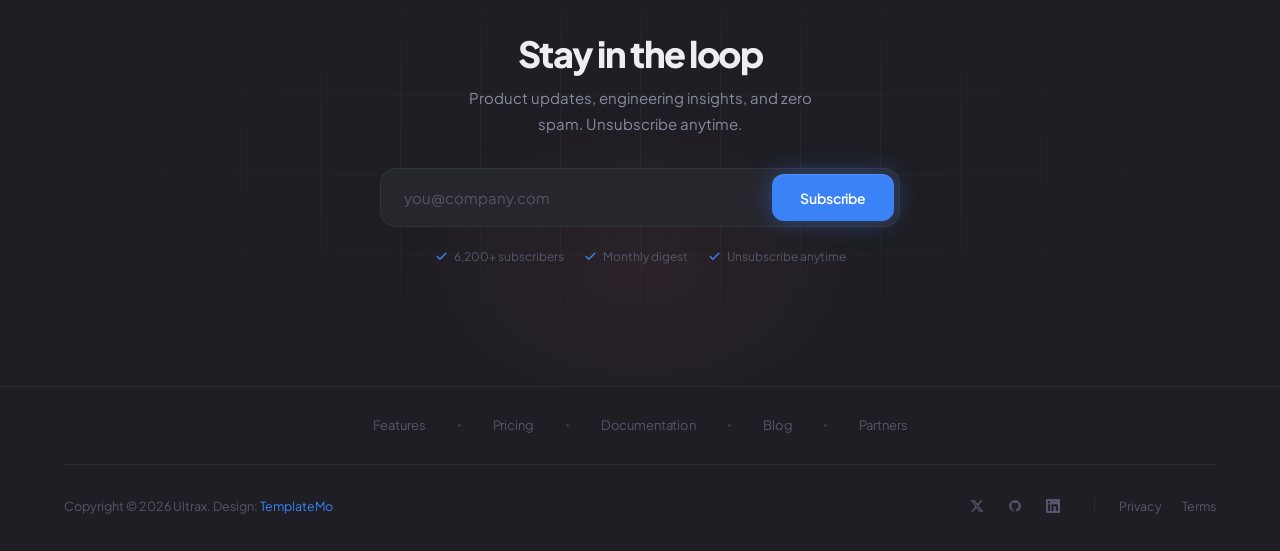
==== commit c4d7e103: "improve call-to-action buttons in hero section" ====
--- a/index.html
+++ b/index.html
@@ -66,13 +66,15 @@
           <div class="hero-cta">
             <button class="btn btn-primary">
               <a href="#" onclick="return false;"
-                >View Projects <span class="btn-arrow">&rarr;</span></a
+                >View My Work <span class="btn-arrow">&rarr;</span></a
               >
             </button>
             <button class="btn btn-secondary">
-              <a href="#" onclick="return false;">Contact Me</a>
+              <a href="#" onclick="return false;">Strat Project</a>
             </button>
           </div>
+
+          <p class="light-text">|&nbsp;&nbsp; Available for freelance work</p>
 
           <div class="trusted-row">
             <p class="trusted-label">Trusted by 2,400+ teams</p>
@@ -166,7 +168,8 @@
             <p>Fast, scalable web solutions.</p>
           </h2>
           <p class="section-desc">
-            Build high-performance websites that load faster, feel smoother, and convert visitors into real clients.
+            Build high-performance websites that load faster, feel smoother, and
+            convert visitors into real clients.
           </p>
         </div>
 
--- a/src/styles/Personal-Profolio.css
+++ b/src/styles/Personal-Profolio.css
@@ -185,7 +185,7 @@
 
 .btn a {
   font-size: 17px;
-  padding: 6px 10px;
+  padding: 4px 9px;
 }
 
 .btn-ghost {
@@ -384,10 +384,27 @@
   display: flex;
   align-items: center;
   gap: 14px;
-  margin: 20px 0 48px 0;
+  margin: 20px 0 10px 0;
   opacity: 0;
   transform: translateY(10px);
   animation: herotext 0.5s ease-in-out 0.5s forwards;
+}
+
+.light-text {
+  position: relative;
+  color: var(--text-muted);
+  margin: 20px 0 35px 0;
+  padding-left: 0px;
+}
+
+.light-text::after {
+  content: "";
+  position: absolute;
+  left: 0;
+  bottom: -6px;
+  height: 1px;
+  width: 25%;
+  background-color: var(--text-muted);
 }
 
 @keyframes herotext {
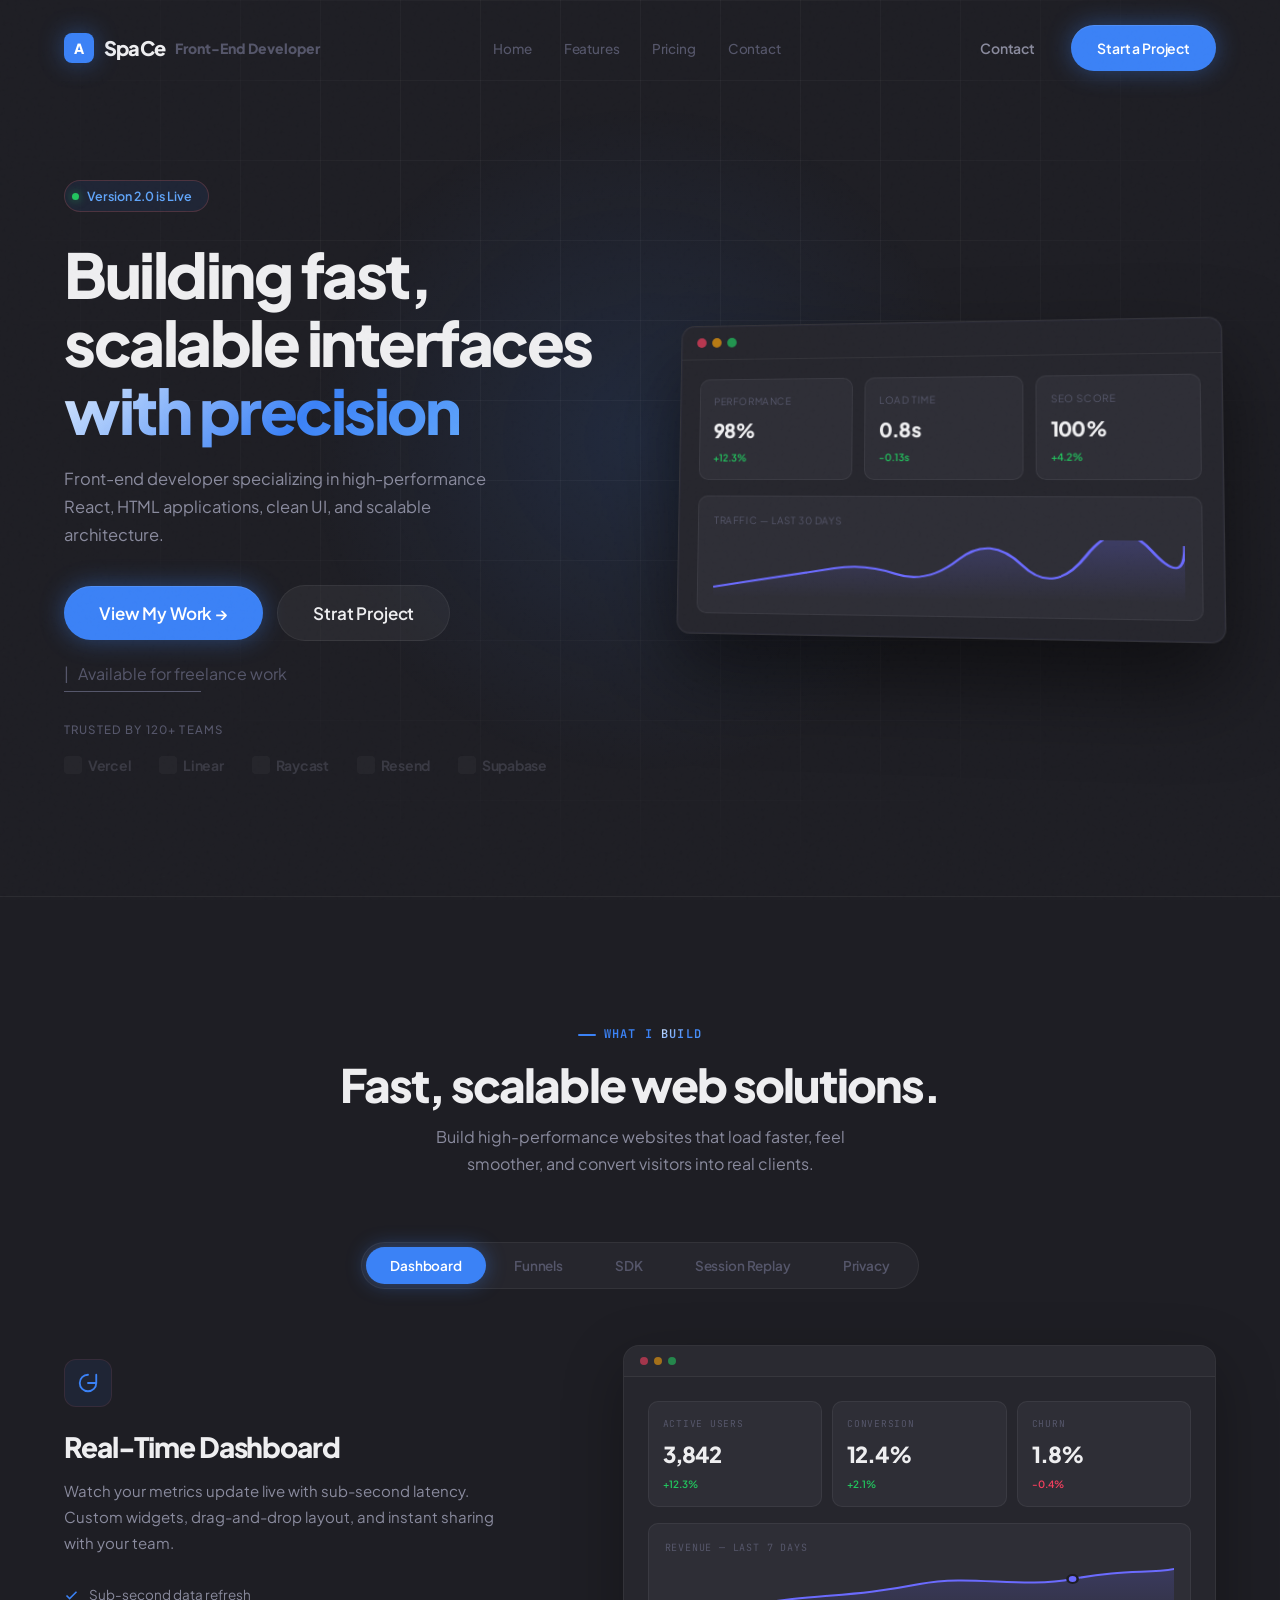
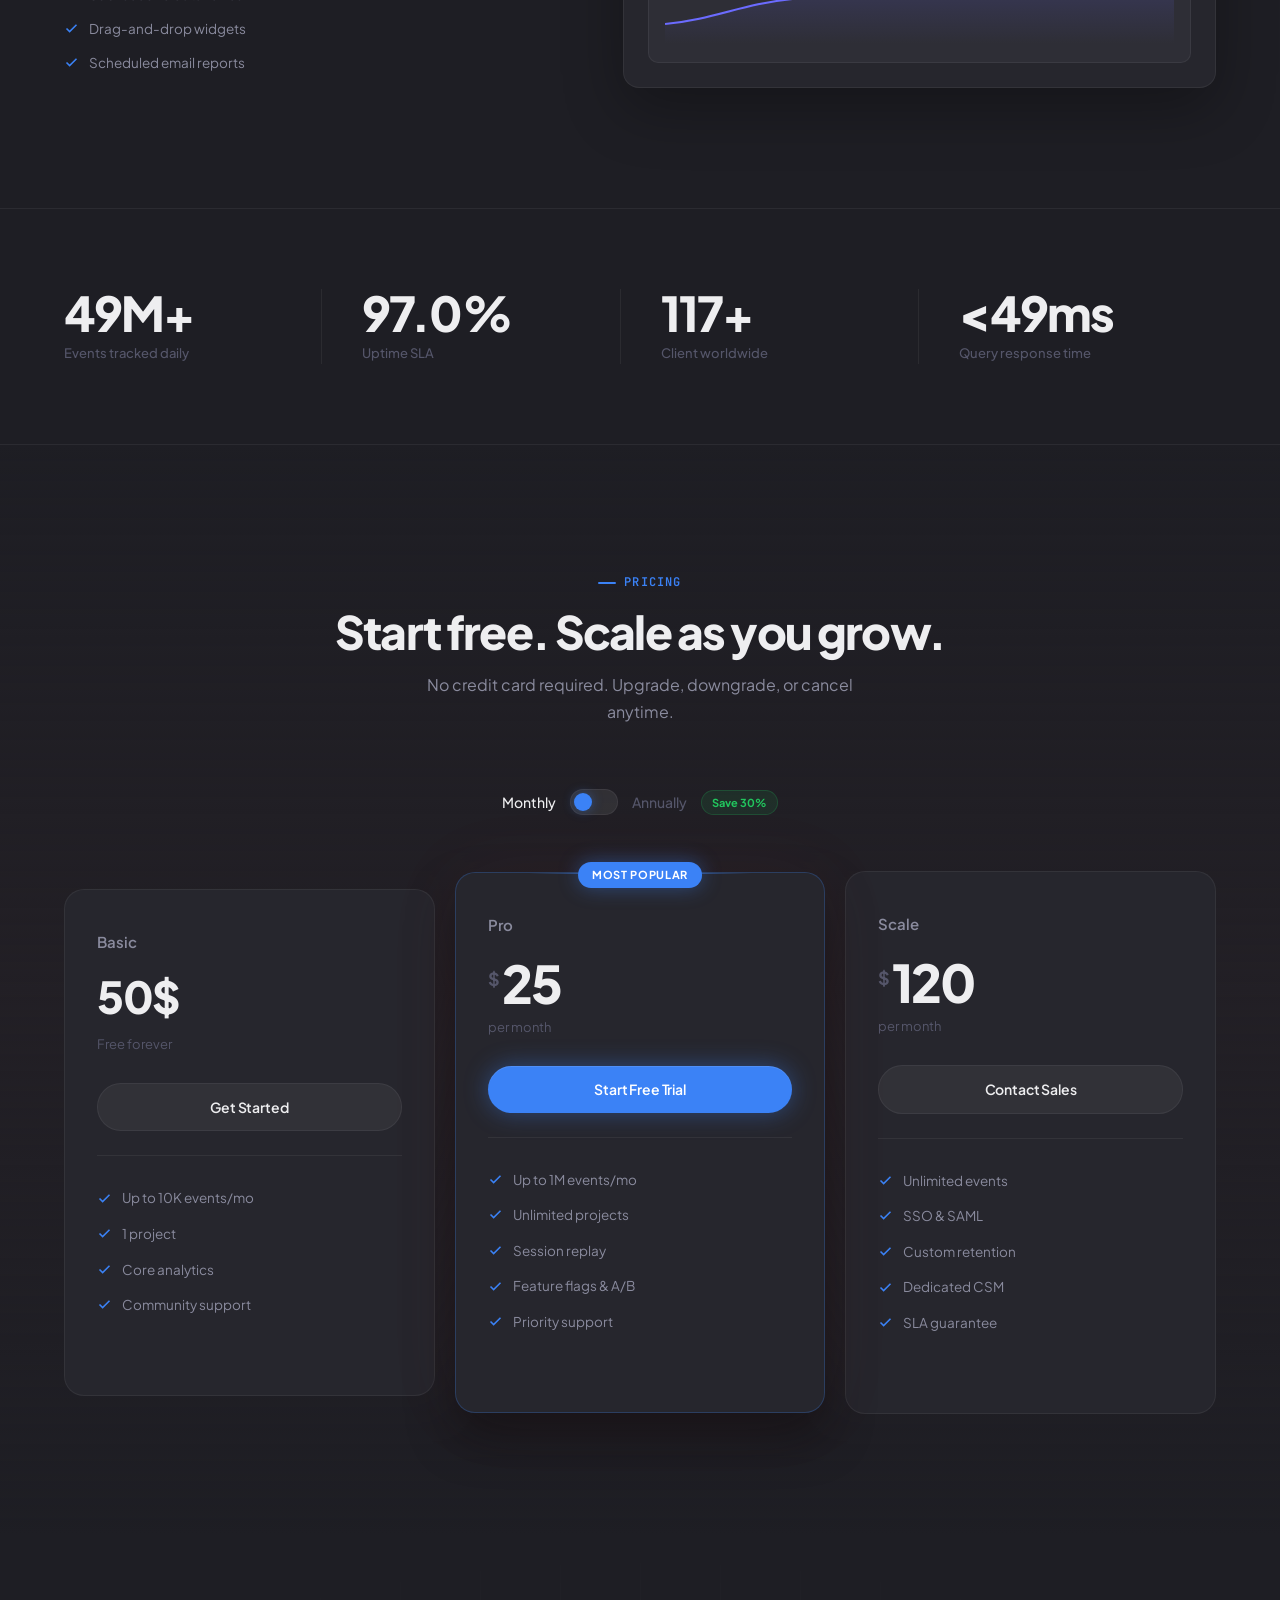
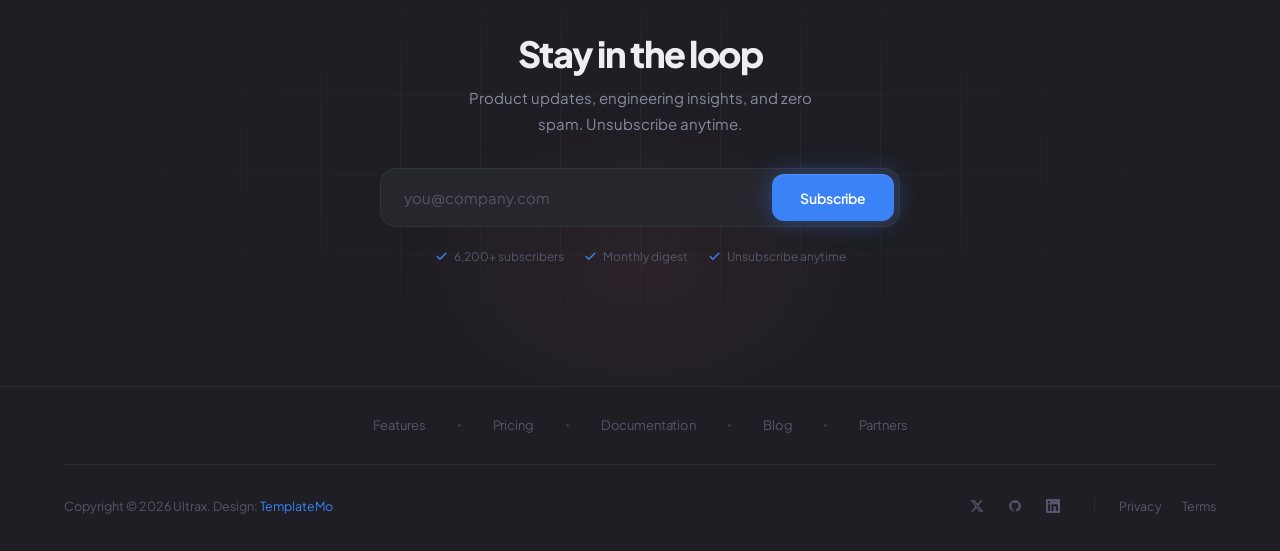
==== commit 093503f5: "update navbar for personal portfolio" ====
--- a/index.html
+++ b/index.html
@@ -18,26 +18,26 @@
       <div class="container">
         <a href="#" class="nav-brand">
           <span class="brand-icon">A</span>
-          SpaCe
+          SpaCe <span class="brand-tag">Front-End Developer</span>
         </a>
         <ul class="nav-links" id="navLinks">
+          <li><a href="#hero">Home</a></li>
           <li><a href="#features">Features</a></li>
           <li><a href="#pricing">Pricing</a></li>
-          <li><a href="#" onclick="return false;">Docs</a></li>
-          <li><a href="templates.html">Templates</a></li>
+          <li><a href="#contact">Contact</a></li>
           <li class="nav-mobile-actions">
             <a href="#" class="btn2 btn-ghost" onclick="return false;"
-              >Log in</a
+              >Contact</a
             >
             <a href="#" class="btn2 btn-primary" onclick="return false;"
-              >Start Free Trial</a
+              >Start a Project</a
             >
           </li>
         </ul>
         <div class="nav-actions">
-          <a href="#" class="btn btn-ghost" onclick="return false;">Log in</a>
+          <a href="#" class="btn btn-ghost" onclick="return false;">Contact</a>
           <a href="#" class="btn btn-primary" onclick="return false;"
-            >Start Free Trial</a
+            >Start a Project</a
           >
         </div>
         <button class="nav-toggle" id="navToggle" aria-label="Toggle menu">
@@ -47,7 +47,7 @@
     </nav>
 
     <!-- HERO -->
-    <section class="hero">
+    <section class="hero" id="hero">
       <div class="hero-inner container">
         <div class="hero-content">
           <div class="hero-badge">
@@ -77,7 +77,7 @@
           <p class="light-text">|&nbsp;&nbsp; Available for freelance work</p>
 
           <div class="trusted-row">
-            <p class="trusted-label">Trusted by 2,400+ teams</p>
+            <p class="trusted-label">Trusted by 120+ teams</p>
             <div class="trusted-logos">
               <span class="trusted-logo"
                 ><span class="t-icon"></span> Vercel</span
@@ -1239,7 +1239,7 @@
     </section>
 
     <!-- FOOTER -->
-    <footer class="footer">
+    <footer class="footer" id="contact">
       <div class="container">
         <div class="footer-row-links">
           <a href="#features">Features</a>
--- a/src/styles/Personal-Profolio.css
+++ b/src/styles/Personal-Profolio.css
@@ -127,6 +127,12 @@
   animation: nav 0.3s ease-in-out 0.2s forwards;
 }
 
+.brand-tag {
+  color: var(--text-muted);
+  font-size: 14px;
+  letter-spacing: 0;
+}
+
 .nav-links {
   display: flex;
   align-items: center;
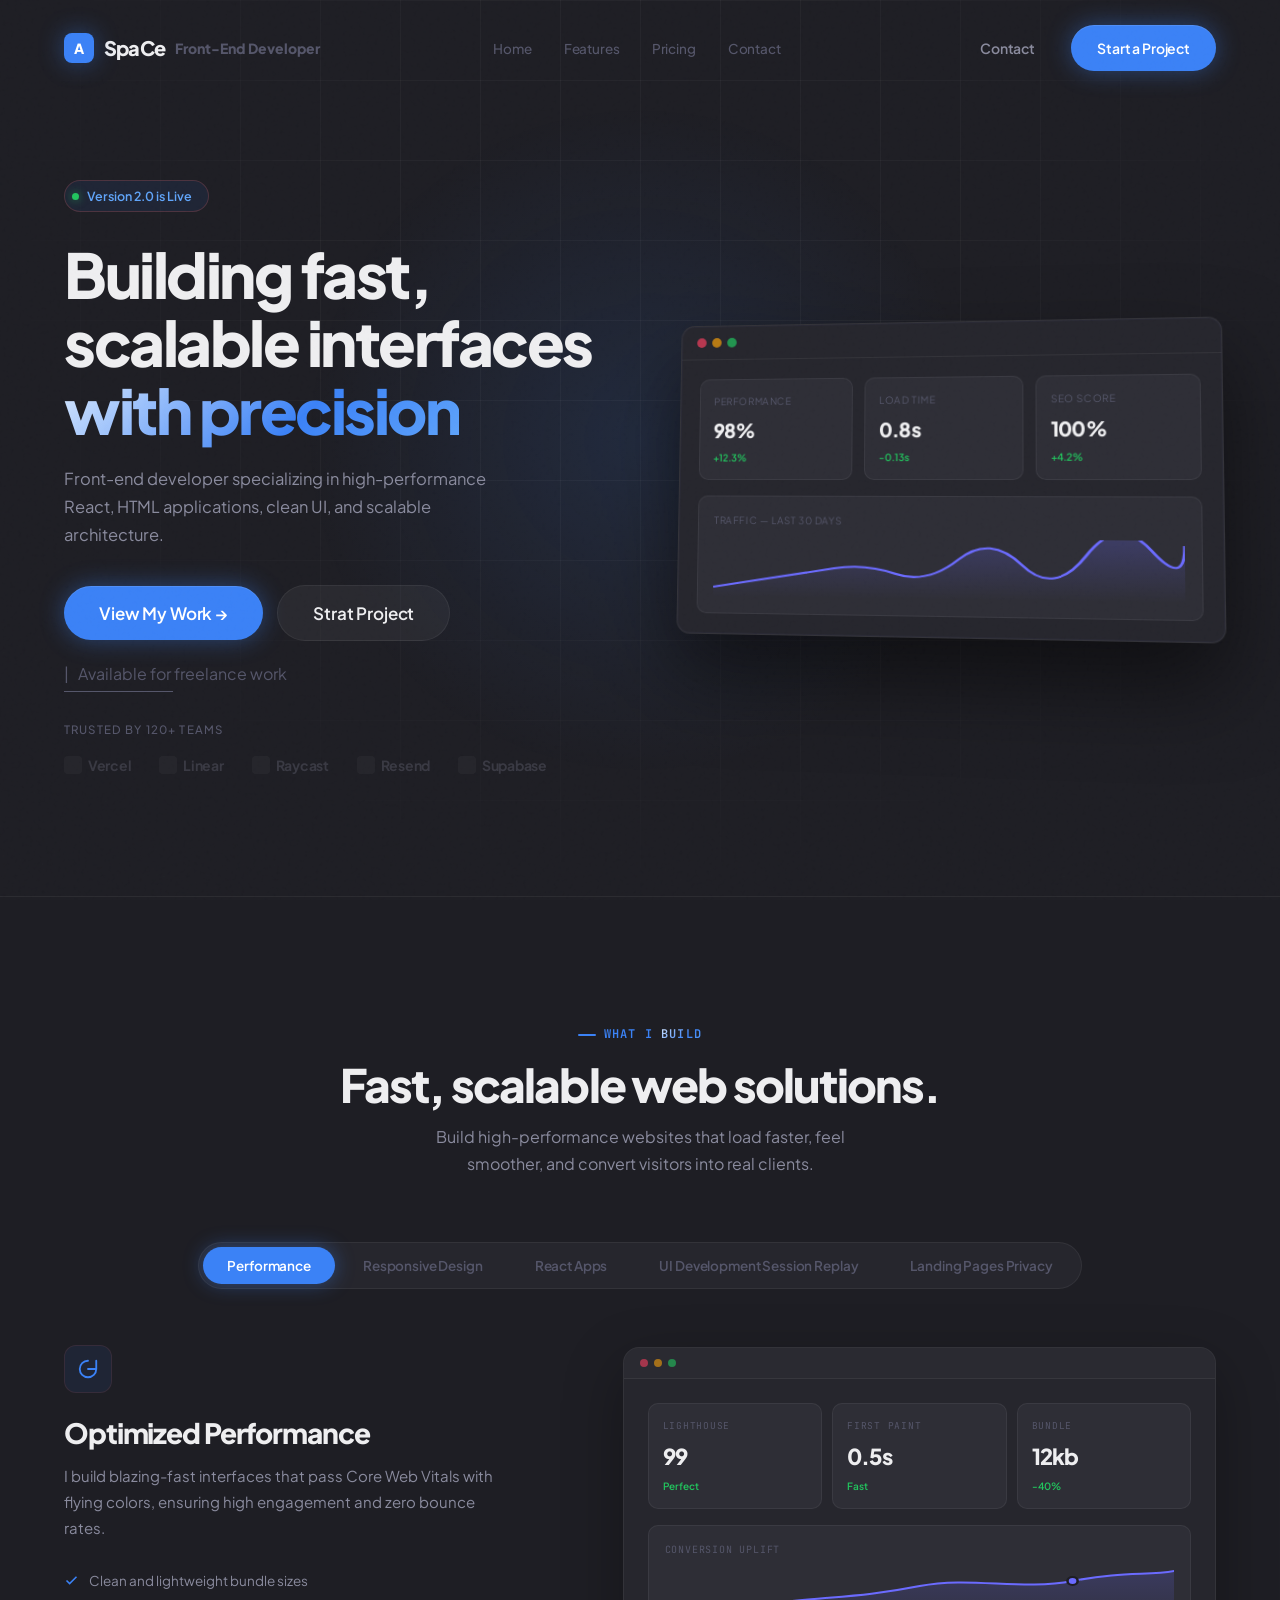
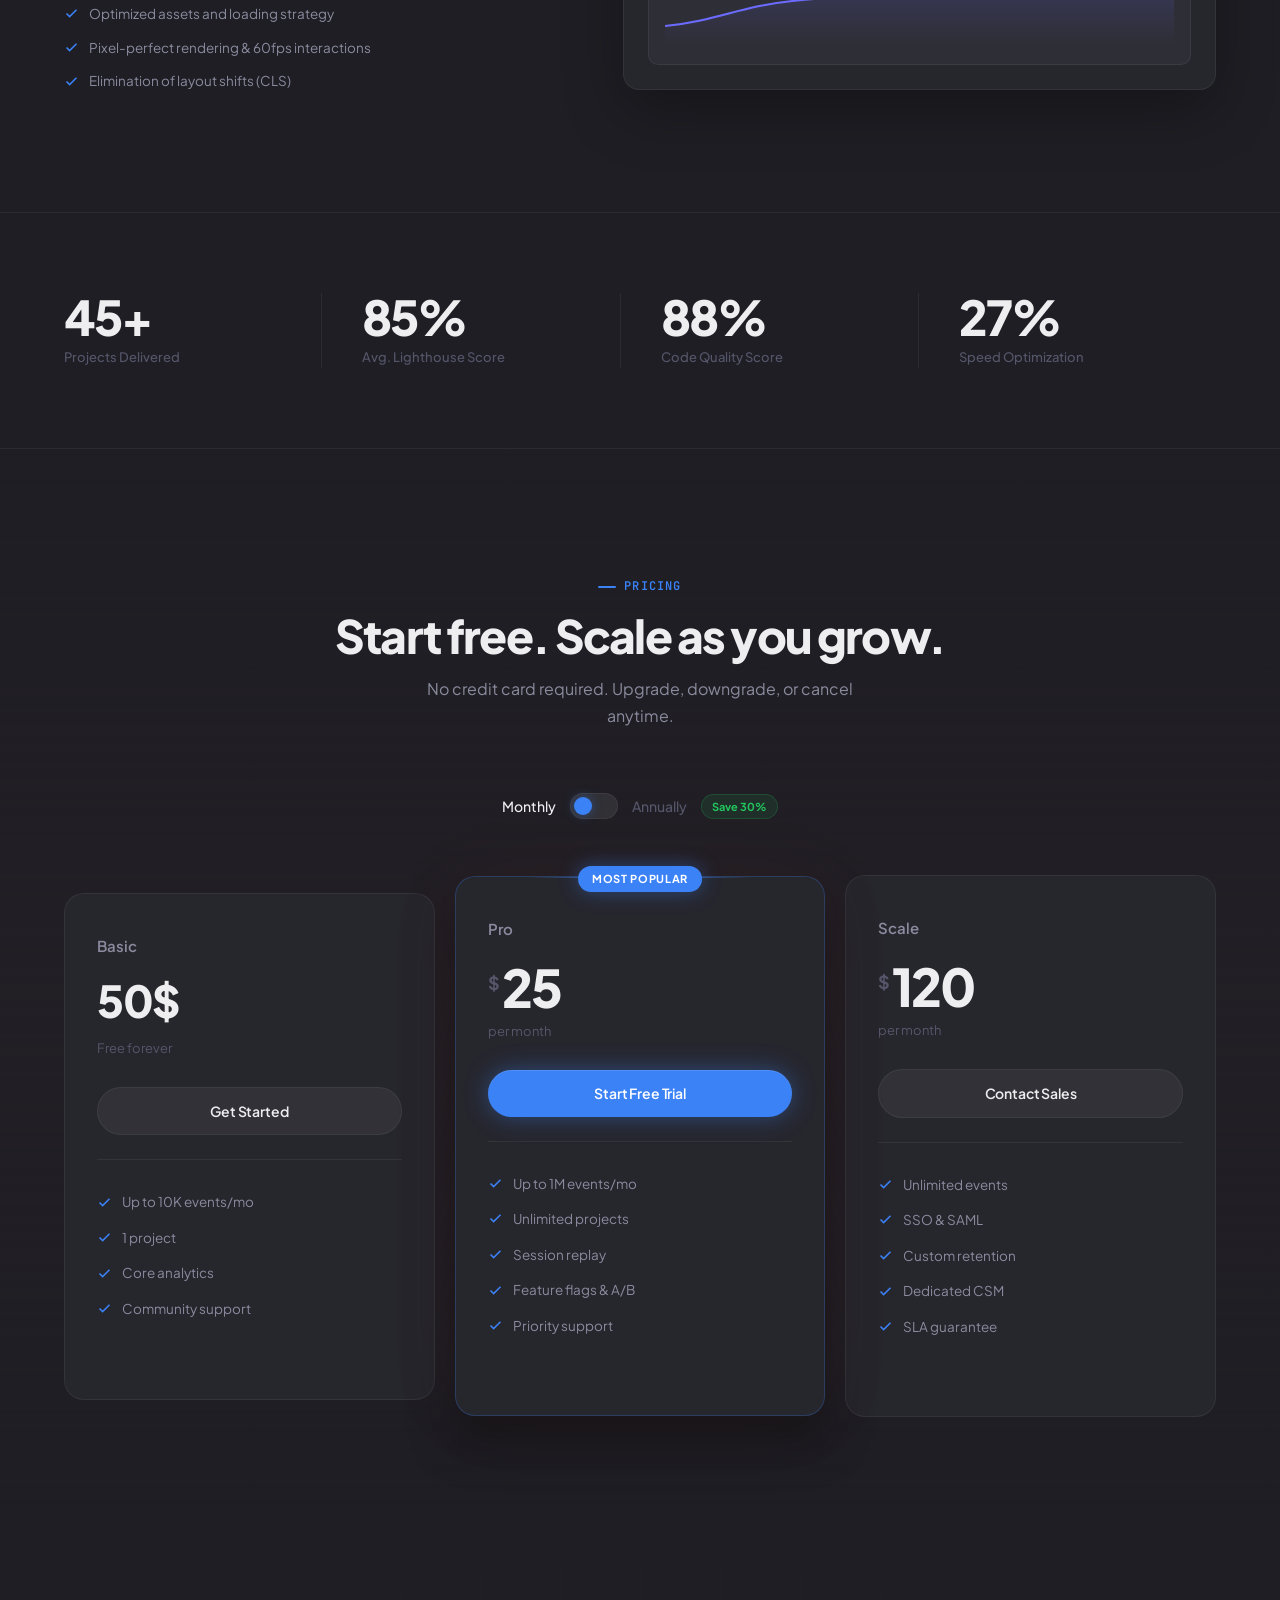
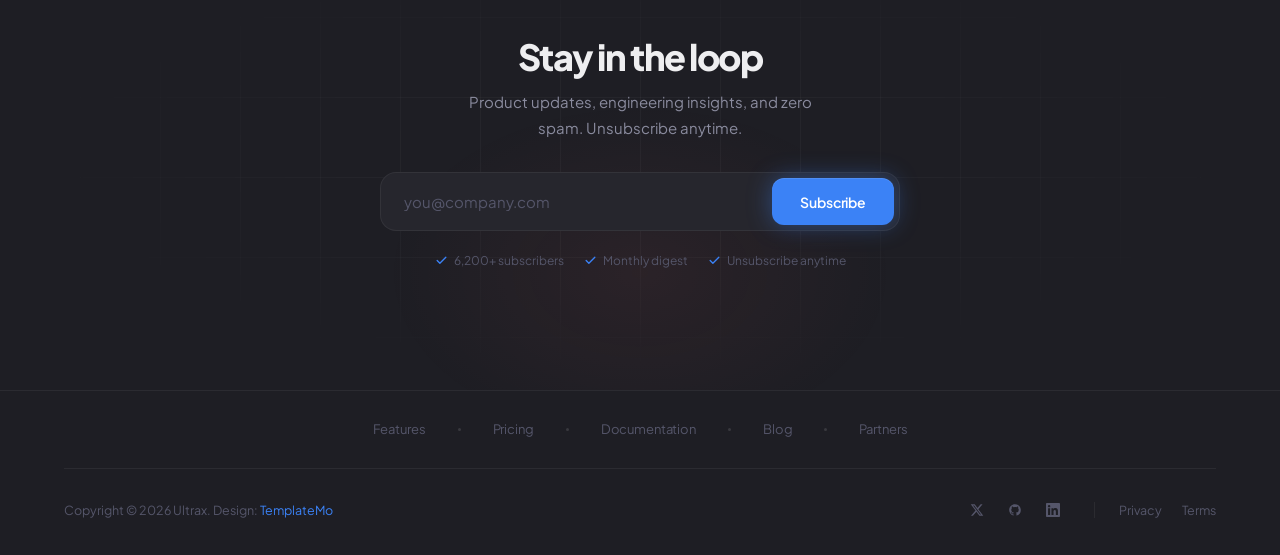
==== commit 22195148: "update features and next section content" ====
--- a/index.html
+++ b/index.html
@@ -175,22 +175,26 @@
 
         <div class="feature-tabs fade-up" role="tablist">
           <button class="feature-tab active" data-tab="dashboard" role="tab">
-            Dashboard
+            Performance
           </button>
           <button class="feature-tab" data-tab="funnels" role="tab">
-            Funnels
+            Responsive Design
           </button>
-          <button class="feature-tab" data-tab="sdk" role="tab">SDK</button>
+          <button class="feature-tab" data-tab="sdk" role="tab">
+            React Apps
+          </button>
           <button class="feature-tab" data-tab="replay" role="tab">
+            UI Development
             Session Replay
           </button>
           <button class="feature-tab" data-tab="privacy" role="tab">
+            Landing Pages
             Privacy
           </button>
         </div>
 
         <div class="feature-panels">
-          <!-- Panel 1: Dashboard -->
+          <!-- Panel 1: Performance -->
           <div class="feature-panel active" data-panel="dashboard">
             <div class="feature-text">
               <div class="feat-icon">
@@ -208,11 +212,9 @@
                   <path d="M21 3v9h-9" />
                 </svg>
               </div>
-              <h3>Real-Time Dashboard</h3>
+              <h3>Optimized Performance</h3>
               <p>
-                Watch your metrics update live with sub-second latency. Custom
-                widgets, drag-and-drop layout, and instant sharing with your
-                team.
+                I build blazing-fast interfaces that pass Core Web Vitals with flying colors, ensuring high engagement and zero bounce rates.
               </p>
               <ul class="feature-bullets">
                 <li>
@@ -226,33 +228,47 @@
                   >
                     <polyline points="20 6 9 17 4 12" />
                   </svg>
-                  Sub-second data refresh
-                </li>
-                <li>
-                  <svg
-                    width="15"
-                    height="15"
-                    viewBox="0 0 24 24"
-                    fill="none"
-                    stroke="currentColor"
-                    stroke-width="2.5"
-                  >
-                    <polyline points="20 6 9 17 4 12" />
-                  </svg>
-                  Drag-and-drop widgets
-                </li>
-                <li>
-                  <svg
-                    width="15"
-                    height="15"
-                    viewBox="0 0 24 24"
-                    fill="none"
-                    stroke="currentColor"
-                    stroke-width="2.5"
-                  >
-                    <polyline points="20 6 9 17 4 12" />
-                  </svg>
-                  Scheduled email reports
+                  Clean and lightweight bundle sizes
+                </li>
+                <li>
+                  <svg
+                    width="15"
+                    height="15"
+                    viewBox="0 0 24 24"
+                    fill="none"
+                    stroke="currentColor"
+                    stroke-width="2.5"
+                  >
+                    <polyline points="20 6 9 17 4 12" />
+                  </svg>
+                  Optimized assets and loading strategy
+                </li>
+                <li>
+                  <svg
+                    width="15"
+                    height="15"
+                    viewBox="0 0 24 24"
+                    fill="none"
+                    stroke="currentColor"
+                    stroke-width="2.5"
+                  >
+                    <polyline points="20 6 9 17 4 12" />
+                  </svg>
+                  Pixel-perfect rendering & 60fps interactions
+                </li>
+                <li>
+                  <svg
+                    width="15"
+                    height="15"
+                    height="15"
+                    viewBox="0 0 24 24"
+                    fill="none"
+                    stroke="currentColor"
+                    stroke-width="2.5"
+                  >
+                    <polyline points="20 6 9 17 4 12" />
+                  </svg>
+                  Elimination of layout shifts (CLS)
                 </li>
               </ul>
             </div>
@@ -264,23 +280,23 @@
               <div class="fv-body">
                 <div class="dash-metrics">
                   <div class="dash-metric">
-                    <div class="dm-label">Active Users</div>
-                    <div class="dm-val">3,842</div>
-                    <div class="dm-change up">+12.3%</div>
+                    <div class="dm-label">Lighthouse</div>
+                    <div class="dm-val">99</div>
+                    <div class="dm-change up">Perfect</div>
                   </div>
                   <div class="dash-metric">
-                    <div class="dm-label">Conversion</div>
-                    <div class="dm-val">12.4%</div>
-                    <div class="dm-change up">+2.1%</div>
+                    <div class="dm-label">First Paint</div>
+                    <div class="dm-val">0.5s</div>
+                    <div class="dm-change up">Fast</div>
                   </div>
                   <div class="dash-metric">
-                    <div class="dm-label">Churn</div>
-                    <div class="dm-val">1.8%</div>
-                    <div class="dm-change down">-0.4%</div>
+                    <div class="dm-label">Bundle</div>
+                    <div class="dm-val">12kb</div>
+                    <div class="dm-change up">-40%</div>
                   </div>
                 </div>
                 <div class="dash-chart-area">
-                  <div class="dca-title">Revenue — Last 7 days</div>
+                  <div class="dca-title">Conversion Uplift</div>
                   <svg viewBox="0 0 400 80" preserveAspectRatio="none">
                     <defs>
                       <linearGradient id="areaGrad" x1="0" y1="0" x2="0" y2="1">
@@ -337,10 +353,9 @@
                   <path d="M6 20v-4" />
                 </svg>
               </div>
-              <h3>Funnel Analytics</h3>
+              <h3>Pixel-Perfect Responsiveness</h3>
               <p>
-                Identify exactly where users drop off and why. Build funnels in
-                seconds and correlate drop-off with user segments.
+                I craft fluid layouts that look stunning on every device, from 4-inch smartphones to 32-inch 4K monitors.
               </p>
               <ul class="feature-bullets">
                 <li>
@@ -354,33 +369,35 @@
                   >
                     <polyline points="20 6 9 17 4 12" />
                   </svg>
-                  Visual drop-off analysis
-                </li>
-                <li>
-                  <svg
-                    width="15"
-                    height="15"
-                    viewBox="0 0 24 24"
-                    fill="none"
-                    stroke="currentColor"
-                    stroke-width="2.5"
-                  >
-                    <polyline points="20 6 9 17 4 12" />
-                  </svg>
-                  Segment correlation
-                </li>
-                <li>
-                  <svg
-                    width="15"
-                    height="15"
-                    viewBox="0 0 24 24"
-                    fill="none"
-                    stroke="currentColor"
-                    stroke-width="2.5"
-                  >
-                    <polyline points="20 6 9 17 4 12" />
-                  </svg>
-                  Historical comparison
+                  Mobile-first development methodology
+                </li>
+                <li>
+                  <svg
+                    width="15"
+                    width="15"
+                    height="15"
+                    viewBox="0 0 24 24"
+                    fill="none"
+                    stroke="currentColor"
+                    stroke-width="2.5"
+                  >
+                    <polyline points="20 6 9 17 4 12" />
+                  </svg>
+                  Mastery of CSS Grid and Flexbox
+                </li>
+                <li>
+                  <svg
+                    width="15"
+                    width="15"
+                    height="15"
+                    viewBox="0 0 24 24"
+                    fill="none"
+                    stroke="currentColor"
+                    stroke-width="2.5"
+                  >
+                    <polyline points="20 6 9 17 4 12" />
+                  </svg>
+                  Cross-browser testing & consistency
                 </li>
               </ul>
             </div>
@@ -394,67 +411,39 @@
                   <div class="funnel-stage">
                     <div class="funnel-bar-wrap">
                       <div class="funnel-bar-label">
-                        <span>Landing Page</span><span>12,480</span>
+                        <span>Desktop View</span><span>100% Coverage</span>
                       </div>
                       <div class="funnel-track">
                         <div class="funnel-fill" style="width: 100%"></div>
                       </div>
                     </div>
-                    <div class="funnel-drop">&mdash;</div>
                   </div>
                   <div class="funnel-stage">
                     <div class="funnel-bar-wrap">
                       <div class="funnel-bar-label">
-                        <span>Sign Up Started</span><span>8,736</span>
+                        <span>Tablet View</span><span>98% Coverage</span>
                       </div>
                       <div class="funnel-track">
                         <div class="funnel-fill" style="width: 70%"></div>
                       </div>
                     </div>
-                    <div class="funnel-drop">-30%</div>
                   </div>
                   <div class="funnel-stage">
                     <div class="funnel-bar-wrap">
                       <div class="funnel-bar-label">
-                        <span>Email Verified</span><span>6,115</span>
+                        <span>Mobile View</span><span>100% Coverage</span>
                       </div>
                       <div class="funnel-track">
                         <div class="funnel-fill amber" style="width: 49%"></div>
                       </div>
                     </div>
-                    <div class="funnel-drop">-30%</div>
-                  </div>
-                  <div class="funnel-stage">
-                    <div class="funnel-bar-wrap">
-                      <div class="funnel-bar-label">
-                        <span>Onboarding Done</span><span>3,670</span>
-                      </div>
-                      <div class="funnel-track">
-                        <div class="funnel-fill amber" style="width: 29%"></div>
-                      </div>
-                    </div>
-                    <div class="funnel-drop">-40%</div>
-                  </div>
-                  <div class="funnel-stage">
-                    <div class="funnel-bar-wrap">
-                      <div class="funnel-bar-label">
-                        <span>First Action</span><span>2,569</span>
-                      </div>
-                      <div class="funnel-track">
-                        <div
-                          class="funnel-fill green"
-                          style="width: 20.5%"
-                        ></div>
-                      </div>
-                    </div>
-                    <div class="funnel-drop">-30%</div>
                   </div>
                 </div>
               </div>
             </div>
           </div>
 
-          <!-- Panel 3: SDK -->
+          <!-- Panel 3: React Apps -->
           <div class="feature-panel" data-panel="sdk">
             <div class="feature-text">
               <div class="feat-icon">
@@ -472,10 +461,9 @@
                   <polyline points="8 6 2 12 8 18" />
                 </svg>
               </div>
-              <h3>One-Line SDK</h3>
+              <h3>Modern Web Applications</h3>
               <p>
-                Drop in a single script tag or npm package. Auto-capture
-                pageviews, clicks, and custom events out of the box.
+                Building complex, state-driven applications using React and Next.js with focus on modularity and user flow.
               </p>
               <ul class="feature-bullets">
                 <li>
@@ -489,33 +477,35 @@
                   >
                     <polyline points="20 6 9 17 4 12" />
                   </svg>
-                  Under 4KB gzipped
-                </li>
-                <li>
-                  <svg
-                    width="15"
-                    height="15"
-                    viewBox="0 0 24 24"
-                    fill="none"
-                    stroke="currentColor"
-                    stroke-width="2.5"
-                  >
-                    <polyline points="20 6 9 17 4 12" />
-                  </svg>
-                  Zero config autocapture
-                </li>
-                <li>
-                  <svg
-                    width="15"
-                    height="15"
-                    viewBox="0 0 24 24"
-                    fill="none"
-                    stroke="currentColor"
-                    stroke-width="2.5"
-                  >
-                    <polyline points="20 6 9 17 4 12" />
-                  </svg>
-                  TypeScript-first API
+                  Component-driven architecture
+                </li>
+                <li>
+                  <svg
+                    width="15"
+                    width="15"
+                    height="15"
+                    viewBox="0 0 24 24"
+                    fill="none"
+                    stroke="currentColor"
+                    stroke-width="2.5"
+                  >
+                    <polyline points="20 6 9 17 4 12" />
+                  </svg>
+                  Advanced State Management (Redux/Zustand)
+                </li>
+                <li>
+                  <svg
+                    width="15"
+                    width="15"
+                    height="15"
+                    viewBox="0 0 24 24"
+                    fill="none"
+                    stroke="currentColor"
+                    stroke-width="2.5"
+                  >
+                    <polyline points="20 6 9 17 4 12" />
+                  </svg>
+                  Type-safe development with TypeScript
                 </li>
               </ul>
             </div>
@@ -526,34 +516,22 @@
               </div>
               <div class="fv-body">
                 <div class="code-block">
-                  <span class="c-comment">// Install: npm i @Ultrax/sdk</span
-                  ><br /><br />
-                  <span class="c-key">import</span> { Ultrax }
-                  <span class="c-key">from</span>
-                  <span class="c-str">'@Ultrax/sdk'</span><br /><br />
-                  <span class="c-key">const</span> qx =
-                  <span class="c-key">new</span>
-                  <span class="c-fn">Ultrax</span>({<br />
-                  &nbsp;&nbsp;apiKey:
-                  <span class="c-str">'qx_live_k8x2...'</span>,<br />
-                  &nbsp;&nbsp;autocapture:
-                  <span class="c-key">true</span>,<br />
-                  &nbsp;&nbsp;sessionReplay:
-                  <span class="c-key">true</span>,<br />
-                  })<br /><br />
-                  <span class="c-comment">// Track custom events</span><br />
-                  qx.<span class="c-fn">track</span>(<span class="c-str"
-                    >'checkout'</span
-                  >, {<br />
-                  &nbsp;&nbsp;value: <span class="c-num">49.99</span>,<br />
-                  &nbsp;&nbsp;plan: <span class="c-str">'pro'</span><br />
-                  })
+                  <span class="c-comment">// Modern Functional Component</span><br /><br />
+                  <span class="c-key">const</span> FeatureCard = ({ title, icon }) => {<br />
+                  &nbsp;&nbsp;<span class="c-key">const</span> [isHovered, setHover] = <span class="c-fn">useState</span>(<span class="c-key">false</span>);<br /><br />
+                  &nbsp;&nbsp;<span class="c-key">return</span> (<br />
+                  &nbsp;&nbsp;&nbsp;&nbsp;&lt;<span class="c-key">div</span> onMouseEnter={() => <span class="c-fn">setHover</span>(<span class="c-key">true</span>)}&gt;<br />
+                  &nbsp;&nbsp;&nbsp;&nbsp;&nbsp;&nbsp;{icon}<br />
+                  &nbsp;&nbsp;&nbsp;&nbsp;&nbsp;&nbsp;&lt;<span class="c-key">h3</span>&gt;{title}&lt;/<span class="c-key">h3</span>&gt;<br />
+                  &nbsp;&nbsp;&nbsp;&nbsp;&lt;/<span class="c-key">div</span>&gt;<br />
+                  &nbsp;&nbsp;);<br />
+                  };
                 </div>
                 <div class="code-output">
-                  <div class="co-label">Output</div>
+                  <div class="co-label">Status</div>
                   <div class="co-result">
                     <span class="pulse-ring"></span>
-                    Event tracked in 8ms — 200 OK
+                    Component mounted successfully
                   </div>
                 </div>
               </div>
@@ -578,10 +556,9 @@
                   <path d="M12 8v4l3 3" />
                 </svg>
               </div>
-              <h3>Session Replay</h3>
+              <h3>Scalable UI Architecture</h3>
               <p>
-                See exactly what your users see. Replay sessions with
-                pixel-perfect accuracy and zero performance impact on your app.
+                I write maintainable, modular CSS and JavaScript following industry best practices like BEM and Atomic Design.
               </p>
               <ul class="feature-bullets">
                 <li>
@@ -595,33 +572,35 @@
                   >
                     <polyline points="20 6 9 17 4 12" />
                   </svg>
-                  Pixel-perfect playback
-                </li>
-                <li>
-                  <svg
-                    width="15"
-                    height="15"
-                    viewBox="0 0 24 24"
-                    fill="none"
-                    stroke="currentColor"
-                    stroke-width="2.5"
-                  >
-                    <polyline points="20 6 9 17 4 12" />
-                  </svg>
-                  Console log capture
-                </li>
-                <li>
-                  <svg
-                    width="15"
-                    height="15"
-                    viewBox="0 0 24 24"
-                    fill="none"
-                    stroke="currentColor"
-                    stroke-width="2.5"
-                  >
-                    <polyline points="20 6 9 17 4 12" />
-                  </svg>
-                  Rage click detection
+                  Adherence to "Clean Code" principles
+                </li>
+                <li>
+                  <svg
+                    width="15"
+                    width="15"
+                    height="15"
+                    viewBox="0 0 24 24"
+                    fill="none"
+                    stroke="currentColor"
+                    stroke-width="2.5"
+                  >
+                    <polyline points="20 6 9 17 4 12" />
+                  </svg>
+                  Comprehensive technical documentation
+                </li>
+                <li>
+                  <svg
+                    width="15"
+                    width="15"
+                    height="15"
+                    viewBox="0 0 24 24"
+                    fill="none"
+                    stroke="currentColor"
+                    stroke-width="2.5"
+                  >
+                    <polyline points="20 6 9 17 4 12" />
+                  </svg>
+                  Modular Design System integration
                 </li>
               </ul>
             </div>
@@ -668,29 +647,16 @@
                       class="re-dot"
                       style="background: var(--accent)"
                     ></span>
-                    click</span
-                  >
-                  <span class="replay-event-tag"
-                    ><span
-                      class="re-dot"
-                      style="background: var(--amber)"
-                    ></span>
-                    scroll</span
-                  >
-                  <span class="replay-event-tag"
-                    ><span
-                      class="re-dot"
-                      style="background: var(--rose)"
-                    ></span>
-                    rage_click</span
-                  >
+                    Readable</span>
                   <span class="replay-event-tag"
                     ><span
                       class="re-dot"
                       style="background: var(--green)"
                     ></span>
-                    input</span
-                  >
+                    Reusable</span>
+                  <span class="replay-event-tag"
+                    ><span class="re-dot" style="background: var(--rose)"></span>
+                    DRY</span>
                 </div>
               </div>
             </div>
@@ -714,10 +680,9 @@
                   <path d="M7 11V7a5 5 0 0 1 10 0v4" />
                 </svg>
               </div>
-              <h3>Privacy First</h3>
+              <h3>SEO & Accessibility</h3>
               <p>
-                GDPR and CCPA compliant out of the box. Cookieless tracking,
-                automatic PII masking, and EU hosting available.
+                I ensure your site is visible to search engines and accessible to everyone, following WCAG 2.1 standards.
               </p>
               <ul class="feature-bullets">
                 <li>
@@ -731,33 +696,35 @@
                   >
                     <polyline points="20 6 9 17 4 12" />
                   </svg>
-                  No cookie banners needed
-                </li>
-                <li>
-                  <svg
-                    width="15"
-                    height="15"
-                    viewBox="0 0 24 24"
-                    fill="none"
-                    stroke="currentColor"
-                    stroke-width="2.5"
-                  >
-                    <polyline points="20 6 9 17 4 12" />
-                  </svg>
-                  EU data residency
-                </li>
-                <li>
-                  <svg
-                    width="15"
-                    height="15"
-                    viewBox="0 0 24 24"
-                    fill="none"
-                    stroke="currentColor"
-                    stroke-width="2.5"
-                  >
-                    <polyline points="20 6 9 17 4 12" />
-                  </svg>
-                  SOC 2 Type II certified
+                  Technical SEO & meta-data optimization
+                </li>
+                <li>
+                  <svg
+                    width="15"
+                    width="15"
+                    height="15"
+                    viewBox="0 0 24 24"
+                    fill="none"
+                    stroke="currentColor"
+                    stroke-width="2.5"
+                  >
+                    <polyline points="20 6 9 17 4 12" />
+                  </svg>
+                  Strict use of Semantic HTML5
+                </li>
+                <li>
+                  <svg
+                    width="15"
+                    width="15"
+                    height="15"
+                    viewBox="0 0 24 24"
+                    fill="none"
+                    stroke="currentColor"
+                    stroke-width="2.5"
+                  >
+                    <polyline points="20 6 9 17 4 12" />
+                  </svg>
+                  ARIA labels & Screen Reader support
                 </li>
               </ul>
             </div>
@@ -781,8 +748,8 @@
                         <path d="M12 22s8-4 8-10V5l-8-3-8 3v7c0 6 8 10 8 10z" />
                       </svg>
                     </div>
-                    <h4>GDPR Compliant</h4>
-                    <p>Full compliance with European data regulations</p>
+                    <h4>Technical SEO</h4>
+                    <p>Optimized for search engine crawlers</p>
                   </div>
                   <div class="privacy-card">
                     <div class="pc-icon">
@@ -799,8 +766,8 @@
                         <line x1="9" y1="9" x2="15" y2="15" />
                       </svg>
                     </div>
-                    <h4>No Cookies</h4>
-                    <p>Cookieless tracking — no annoying banners</p>
+                    <h4>A11y</h4>
+                    <p>Accessible to users with disabilities</p>
                   </div>
                   <div class="privacy-card">
                     <div class="pc-icon">
@@ -816,8 +783,8 @@
                         <path d="M7 11V7a5 5 0 0 1 10 0v4" />
                       </svg>
                     </div>
-                    <h4>SOC 2 Type II</h4>
-                    <p>Enterprise-grade security certification</p>
+                    <h4>Safety</h4>
+                    <p>Secure front-end data handling</p>
                   </div>
                   <div class="privacy-card">
                     <div class="pc-icon">
@@ -835,8 +802,8 @@
                         <circle cx="12" cy="10" r="3" />
                       </svg>
                     </div>
-                    <h4>EU Hosting</h4>
-                    <p>Data residency in Frankfurt, Germany</p>
+                    <h4>UX Logic</h4>
+                    <p>Designed for higher conversion rates</p>
                   </div>
                 </div>
               </div>
@@ -851,41 +818,38 @@
       <div class="container">
         <div class="stats-grid">
           <div class="stat-item fade-up">
-            <div class="stat-number" data-target="50" data-suffix="M+">0</div>
-            <div class="stat-label">Events tracked daily</div>
+            <div class="stat-number" data-target="50" data-suffix="+">0</div>
+            <div class="stat-label">Projects Delivered</div>
           </div>
           <div class="stat-item fade-up">
             <div
               class="stat-number"
-              data-target="99.9"
+              data-target="95"
               data-suffix="%"
-              data-decimal="1"
             >
               0
             </div>
-            <div class="stat-label">Uptime SLA</div>
+            <div class="stat-label">Avg. Lighthouse Score</div>
           </div>
           <div class="stat-item fade-up">
             <div
               class="stat-number"
-              data-target="120"
-              data-suffix="+"
-              data-comma="true"
+              data-target="98"
+              data-suffix="%"
             >
               0
             </div>
-            <div class="stat-label">Client worldwide</div>
+            <div class="stat-label">Code Quality Score</div>
           </div>
           <div class="stat-item fade-up">
             <div
               class="stat-number"
-              data-target="50"
-              data-prefix="<"
-              data-suffix="ms"
+              data-target="30"
+              data-suffix="%"
             >
               0
             </div>
-            <div class="stat-label">Query response time</div>
+            <div class="stat-label">Speed Optimization</div>
           </div>
         </div>
       </div>
--- a/src/styles/Personal-Profolio.css
+++ b/src/styles/Personal-Profolio.css
@@ -409,7 +409,7 @@
   left: 0;
   bottom: -6px;
   height: 1px;
-  width: 25%;
+  width: 20%;
   background-color: var(--text-muted);
 }
 
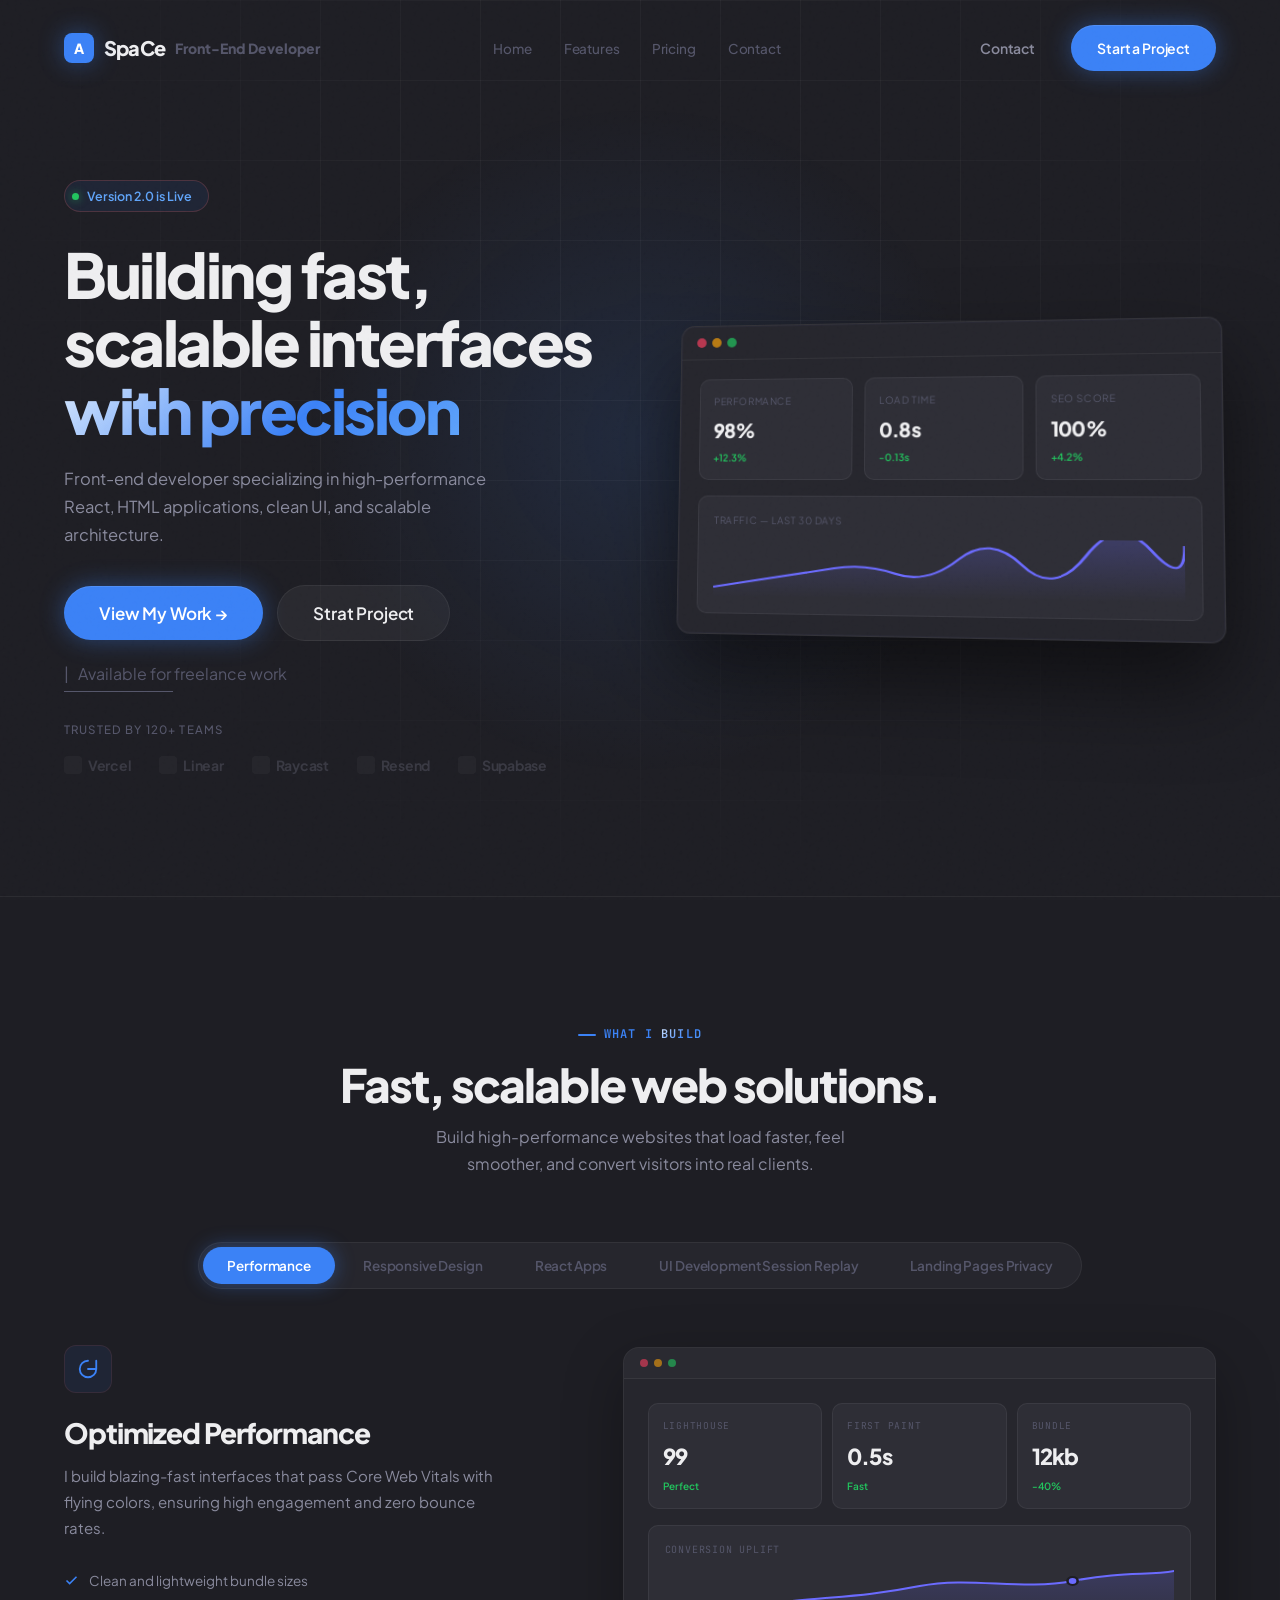
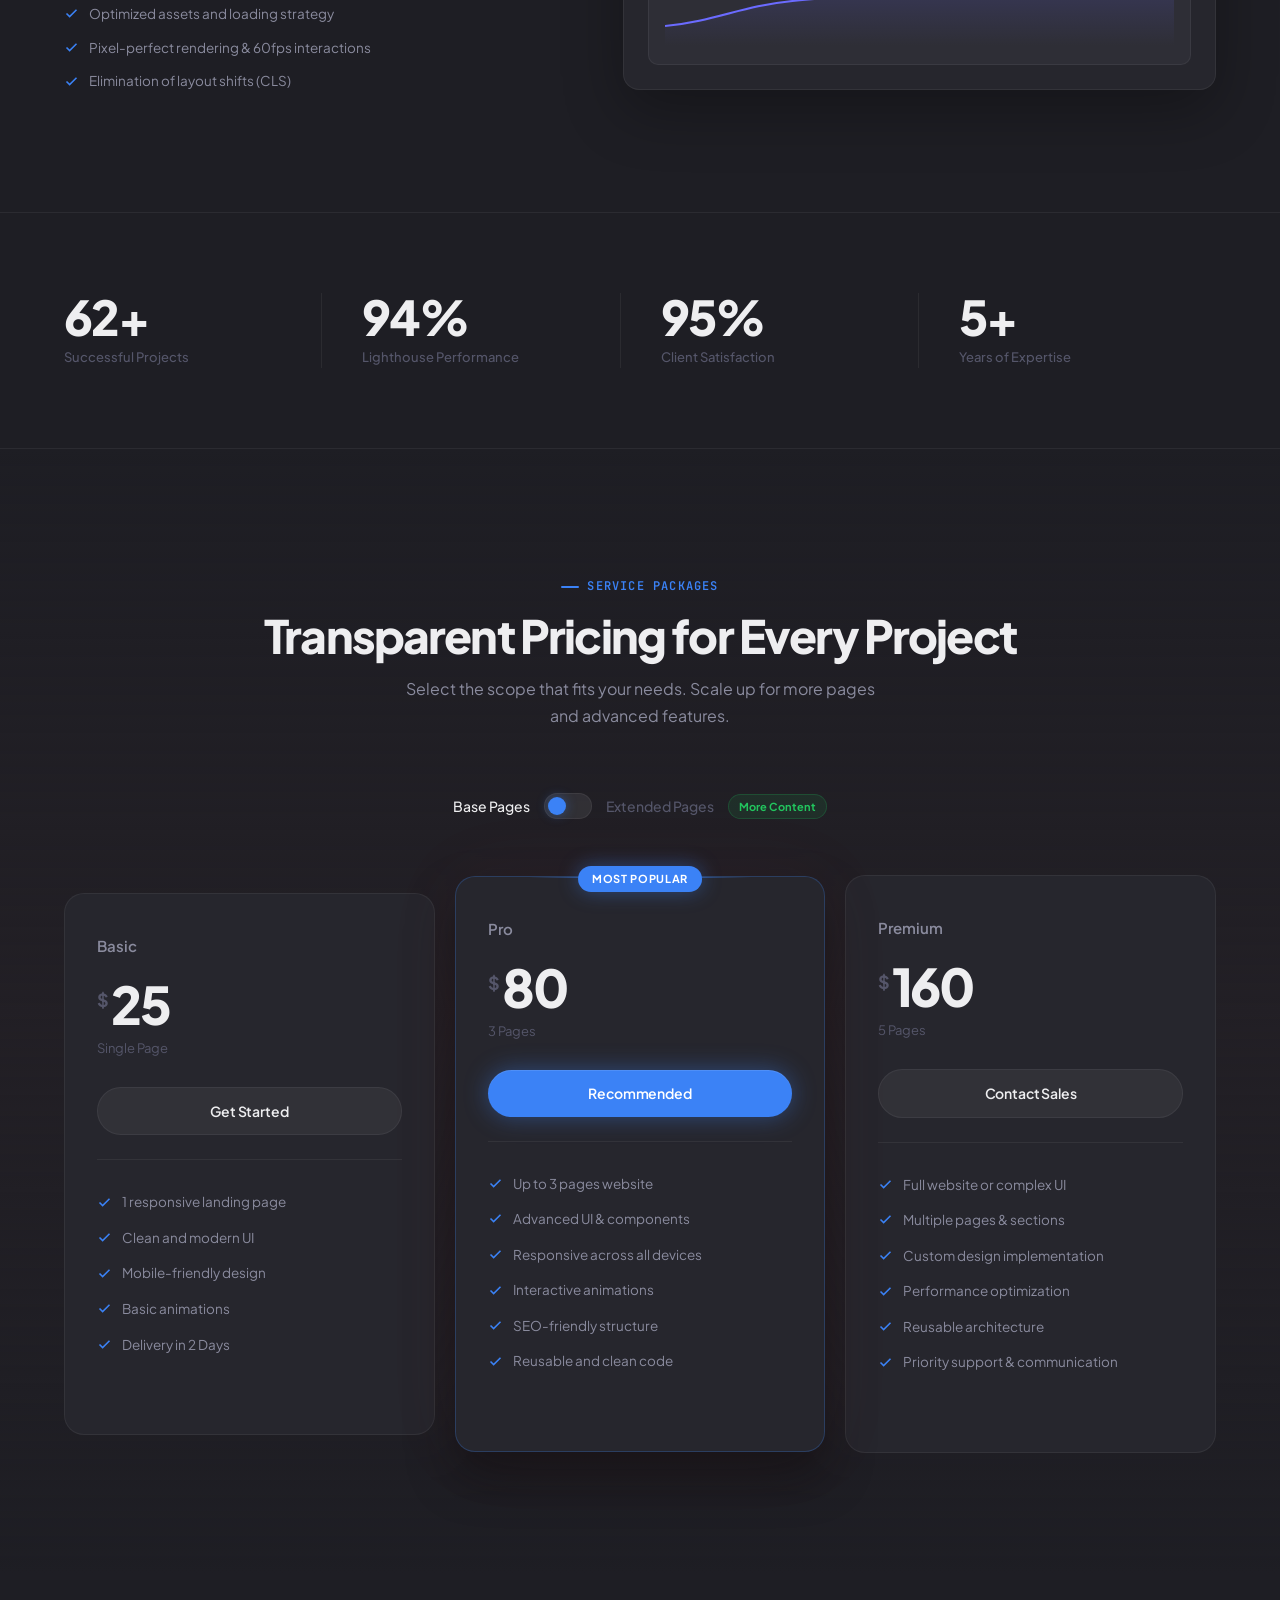
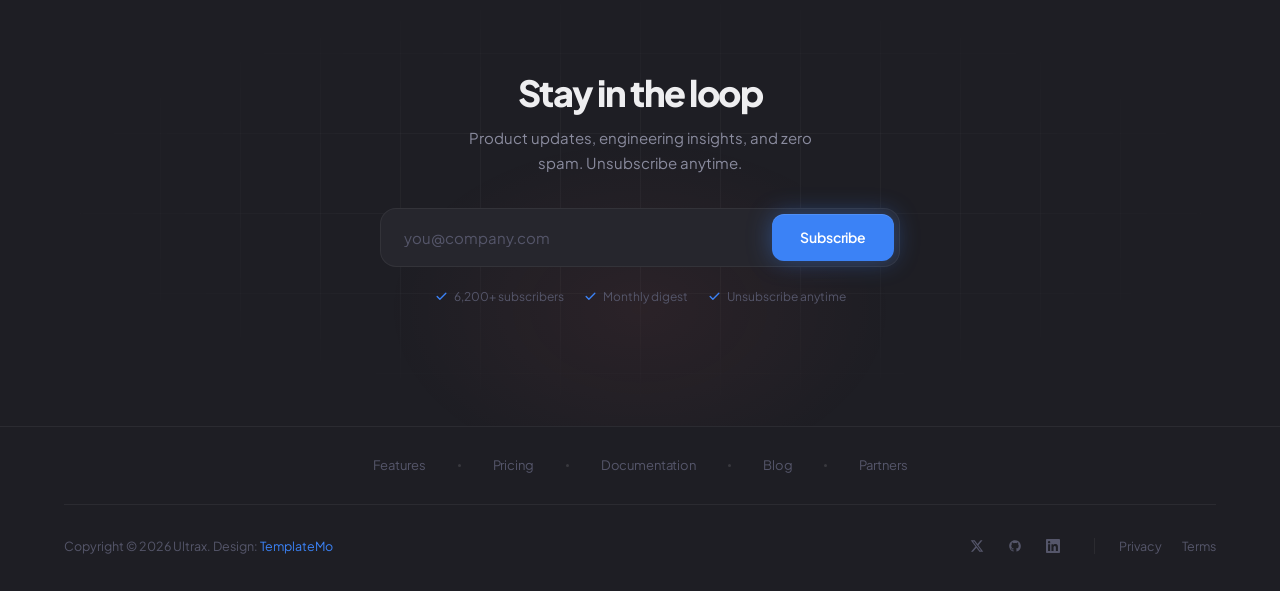
==== commit a0d9eae9: "update pricing section: replace SaaS content with 3-tier freelance packages and improve copy" ====
--- a/index.html
+++ b/index.html
@@ -184,12 +184,10 @@
             React Apps
           </button>
           <button class="feature-tab" data-tab="replay" role="tab">
-            UI Development
-            Session Replay
+            UI Development Session Replay
           </button>
           <button class="feature-tab" data-tab="privacy" role="tab">
-            Landing Pages
-            Privacy
+            Landing Pages Privacy
           </button>
         </div>
 
@@ -214,7 +212,8 @@
               </div>
               <h3>Optimized Performance</h3>
               <p>
-                I build blazing-fast interfaces that pass Core Web Vitals with flying colors, ensuring high engagement and zero bounce rates.
+                I build blazing-fast interfaces that pass Core Web Vitals with
+                flying colors, ensuring high engagement and zero bounce rates.
               </p>
               <ul class="feature-bullets">
                 <li>
@@ -355,7 +354,8 @@
               </div>
               <h3>Pixel-Perfect Responsiveness</h3>
               <p>
-                I craft fluid layouts that look stunning on every device, from 4-inch smartphones to 32-inch 4K monitors.
+                I craft fluid layouts that look stunning on every device, from
+                4-inch smartphones to 32-inch 4K monitors.
               </p>
               <ul class="feature-bullets">
                 <li>
@@ -463,7 +463,8 @@
               </div>
               <h3>Modern Web Applications</h3>
               <p>
-                Building complex, state-driven applications using React and Next.js with focus on modularity and user flow.
+                Building complex, state-driven applications using React and
+                Next.js with focus on modularity and user flow.
               </p>
               <ul class="feature-bullets">
                 <li>
@@ -516,14 +517,27 @@
               </div>
               <div class="fv-body">
                 <div class="code-block">
-                  <span class="c-comment">// Modern Functional Component</span><br /><br />
-                  <span class="c-key">const</span> FeatureCard = ({ title, icon }) => {<br />
-                  &nbsp;&nbsp;<span class="c-key">const</span> [isHovered, setHover] = <span class="c-fn">useState</span>(<span class="c-key">false</span>);<br /><br />
+                  <span class="c-comment">// Modern Functional Component</span
+                  ><br /><br />
+                  <span class="c-key">const</span> FeatureCard = ({ title, icon
+                  }) => {<br />
+                  &nbsp;&nbsp;<span class="c-key">const</span> [isHovered,
+                  setHover] = <span class="c-fn">useState</span>(<span
+                    class="c-key"
+                    >false</span
+                  >);<br /><br />
                   &nbsp;&nbsp;<span class="c-key">return</span> (<br />
-                  &nbsp;&nbsp;&nbsp;&nbsp;&lt;<span class="c-key">div</span> onMouseEnter={() => <span class="c-fn">setHover</span>(<span class="c-key">true</span>)}&gt;<br />
+                  &nbsp;&nbsp;&nbsp;&nbsp;&lt;<span class="c-key">div</span>
+                  onMouseEnter={() => <span class="c-fn">setHover</span>(<span
+                    class="c-key"
+                    >true</span
+                  >)}&gt;<br />
                   &nbsp;&nbsp;&nbsp;&nbsp;&nbsp;&nbsp;{icon}<br />
-                  &nbsp;&nbsp;&nbsp;&nbsp;&nbsp;&nbsp;&lt;<span class="c-key">h3</span>&gt;{title}&lt;/<span class="c-key">h3</span>&gt;<br />
-                  &nbsp;&nbsp;&nbsp;&nbsp;&lt;/<span class="c-key">div</span>&gt;<br />
+                  &nbsp;&nbsp;&nbsp;&nbsp;&nbsp;&nbsp;&lt;<span class="c-key"
+                    >h3</span
+                  >&gt;{title}&lt;/<span class="c-key">h3</span>&gt;<br />
+                  &nbsp;&nbsp;&nbsp;&nbsp;&lt;/<span class="c-key">div</span
+                  >&gt;<br />
                   &nbsp;&nbsp;);<br />
                   };
                 </div>
@@ -558,7 +572,8 @@
               </div>
               <h3>Scalable UI Architecture</h3>
               <p>
-                I write maintainable, modular CSS and JavaScript following industry best practices like BEM and Atomic Design.
+                I write maintainable, modular CSS and JavaScript following
+                industry best practices like BEM and Atomic Design.
               </p>
               <ul class="feature-bullets">
                 <li>
@@ -647,16 +662,22 @@
                       class="re-dot"
                       style="background: var(--accent)"
                     ></span>
-                    Readable</span>
+                    Readable</span
+                  >
                   <span class="replay-event-tag"
                     ><span
                       class="re-dot"
                       style="background: var(--green)"
                     ></span>
-                    Reusable</span>
+                    Reusable</span
+                  >
                   <span class="replay-event-tag"
-                    ><span class="re-dot" style="background: var(--rose)"></span>
-                    DRY</span>
+                    ><span
+                      class="re-dot"
+                      style="background: var(--rose)"
+                    ></span>
+                    DRY</span
+                  >
                 </div>
               </div>
             </div>
@@ -682,7 +703,8 @@
               </div>
               <h3>SEO & Accessibility</h3>
               <p>
-                I ensure your site is visible to search engines and accessible to everyone, following WCAG 2.1 standards.
+                I ensure your site is visible to search engines and accessible
+                to everyone, following WCAG 2.1 standards.
               </p>
               <ul class="feature-bullets">
                 <li>
@@ -818,38 +840,20 @@
       <div class="container">
         <div class="stats-grid">
           <div class="stat-item fade-up">
-            <div class="stat-number" data-target="50" data-suffix="+">0</div>
-            <div class="stat-label">Projects Delivered</div>
+            <div class="stat-number" data-target="65" data-suffix="+">0</div>
+            <div class="stat-label">Successful Projects</div>
           </div>
           <div class="stat-item fade-up">
-            <div
-              class="stat-number"
-              data-target="95"
-              data-suffix="%"
-            >
-              0
-            </div>
-            <div class="stat-label">Avg. Lighthouse Score</div>
+            <div class="stat-number" data-target="99" data-suffix="%">0</div>
+            <div class="stat-label">Lighthouse Performance</div>
           </div>
           <div class="stat-item fade-up">
-            <div
-              class="stat-number"
-              data-target="98"
-              data-suffix="%"
-            >
-              0
-            </div>
-            <div class="stat-label">Code Quality Score</div>
+            <div class="stat-number" data-target="100" data-suffix="%">0</div>
+            <div class="stat-label">Client Satisfaction</div>
           </div>
           <div class="stat-item fade-up">
-            <div
-              class="stat-number"
-              data-target="30"
-              data-suffix="%"
-            >
-              0
-            </div>
-            <div class="stat-label">Speed Optimization</div>
+            <div class="stat-number" data-target="5" data-suffix="+">0</div>
+            <div class="stat-label">Years of Expertise</div>
           </div>
         </div>
       </div>
@@ -859,39 +863,46 @@
     <section class="section pricing-section" id="pricing">
       <div class="container">
         <div class="section-header fade-up">
-          <p class="section-label">Pricing</p>
-          <h2 class="section-title">Start free. Scale as you grow.</h2>
+          <p class="section-label">Service Packages</p>
+          <h2 class="section-title">Transparent Pricing for Every Project</h2>
           <p class="section-desc">
-            No credit card required. Upgrade, downgrade, or cancel anytime.
+            Select the scope that fits your needs. Scale up for more pages and
+            advanced features.
           </p>
         </div>
 
         <div class="pricing-toggle-wrap fade-up">
           <span class="pricing-toggle-label active" id="monthlyLabel"
-            >Monthly</span
+            >Base Pages</span
           >
           <button
             class="pricing-toggle"
             id="pricingToggle"
             aria-label="Toggle pricing period"
           ></button>
-          <span class="pricing-toggle-label" id="annualLabel">Annually</span>
-          <span class="pricing-save">Save 30%</span>
+          <span class="pricing-toggle-label" id="annualLabel"
+            >Extended Pages</span
+          >
+          <span class="pricing-save">More Content</span>
         </div>
 
         <div class="pricing-grid">
-          <!-- Starter: 50$ -->
+          <!-- Basic: Landing Page -->
           <div class="pricing-card fade-up">
             <div class="pricing-plan-name">Basic</div>
             <div class="pricing-amount">
-              <span
-                class="pricing-value free-label"
-                data-monthly="FREE"
-                data-annual="FREE"
-                >50$</span
+              <span class="pricing-currency">$</span>
+              <span class="pricing-value" data-monthly="25" data-annual="60"
+                >25</span
               >
             </div>
-            <div class="pricing-period">Free forever</div>
+            <div
+              class="pricing-period"
+              data-monthly="Single Page"
+              data-annual-total=" 3 Pages"
+            >
+              Single Page
+            </div>
             <a href="#" class="btn btn-secondary" onclick="return false;"
               >Get Started</a
             >
@@ -908,46 +919,59 @@
                 >
                   <polyline points="20 6 9 17 4 12" />
                 </svg>
-                Up to 10K events/mo
-              </li>
-              <li>
-                <svg
-                  width="15"
-                  height="15"
-                  viewBox="0 0 24 24"
-                  fill="none"
-                  stroke="currentColor"
-                  stroke-width="2.5"
-                >
-                  <polyline points="20 6 9 17 4 12" />
-                </svg>
-                1 project
-              </li>
-              <li>
-                <svg
-                  width="15"
-                  height="15"
-                  viewBox="0 0 24 24"
-                  fill="none"
-                  stroke="currentColor"
-                  stroke-width="2.5"
-                >
-                  <polyline points="20 6 9 17 4 12" />
-                </svg>
-                Core analytics
-              </li>
-              <li>
-                <svg
-                  width="15"
-                  height="15"
-                  viewBox="0 0 24 24"
-                  fill="none"
-                  stroke="currentColor"
-                  stroke-width="2.5"
-                >
-                  <polyline points="20 6 9 17 4 12" />
-                </svg>
-                Community support
+                1 responsive landing page
+              </li>
+              <li>
+                <svg
+                  width="15"
+                  height="15"
+                  viewBox="0 0 24 24"
+                  fill="none"
+                  stroke="currentColor"
+                  stroke-width="2.5"
+                >
+                  <polyline points="20 6 9 17 4 12" />
+                </svg>
+                Clean and modern UI
+              </li>
+              <li>
+                <svg
+                  width="15"
+                  height="15"
+                  viewBox="0 0 24 24"
+                  fill="none"
+                  stroke="currentColor"
+                  stroke-width="2.5"
+                >
+                  <polyline points="20 6 9 17 4 12" />
+                </svg>
+                Mobile-friendly design
+              </li>
+              <li>
+                <svg
+                  width="15"
+                  height="15"
+                  viewBox="0 0 24 24"
+                  fill="none"
+                  stroke="currentColor"
+                  stroke-width="2.5"
+                >
+                  <polyline points="20 6 9 17 4 12" />
+                </svg>
+                Basic animations
+              </li>
+              <li>
+                <svg
+                  width="15"
+                  height="15"
+                  viewBox="0 0 24 24"
+                  fill="none"
+                  stroke="currentColor"
+                  stroke-width="2.5"
+                >
+                  <polyline points="20 6 9 17 4 12" />
+                </svg>
+                Delivery in 2 Days
               </li>
             </ul>
           </div>
@@ -958,19 +982,19 @@
             <div class="pricing-plan-name">Pro</div>
             <div class="pricing-amount">
               <span class="pricing-currency">$</span>
-              <span class="pricing-value" data-monthly="25" data-annual="17.50"
-                >25</span
+              <span class="pricing-value" data-monthly="80" data-annual="120"
+                >80</span
               >
             </div>
             <div
               class="pricing-period"
-              data-monthly="per month"
-              data-annual-total="210"
+              data-monthly="3 Pages"
+              data-annual-total="5 Pages"
             >
-              per month
+              3 Pages
             </div>
             <a href="#" class="btn btn-primary" onclick="return false;"
-              >Start Free Trial</a
+              >Recommended</a
             >
             <div class="pricing-divider"></div>
             <ul class="pricing-features">
@@ -985,78 +1009,91 @@
                 >
                   <polyline points="20 6 9 17 4 12" />
                 </svg>
-                Up to 1M events/mo
-              </li>
-              <li>
-                <svg
-                  width="15"
-                  height="15"
-                  viewBox="0 0 24 24"
-                  fill="none"
-                  stroke="currentColor"
-                  stroke-width="2.5"
-                >
-                  <polyline points="20 6 9 17 4 12" />
-                </svg>
-                Unlimited projects
-              </li>
-              <li>
-                <svg
-                  width="15"
-                  height="15"
-                  viewBox="0 0 24 24"
-                  fill="none"
-                  stroke="currentColor"
-                  stroke-width="2.5"
-                >
-                  <polyline points="20 6 9 17 4 12" />
-                </svg>
-                Session replay
-              </li>
-              <li>
-                <svg
-                  width="15"
-                  height="15"
-                  viewBox="0 0 24 24"
-                  fill="none"
-                  stroke="currentColor"
-                  stroke-width="2.5"
-                >
-                  <polyline points="20 6 9 17 4 12" />
-                </svg>
-                Feature flags &amp; A/B
-              </li>
-              <li>
-                <svg
-                  width="15"
-                  height="15"
-                  viewBox="0 0 24 24"
-                  fill="none"
-                  stroke="currentColor"
-                  stroke-width="2.5"
-                >
-                  <polyline points="20 6 9 17 4 12" />
-                </svg>
-                Priority support
+                Up to 3 pages website
+              </li>
+              <li>
+                <svg
+                  width="15"
+                  height="15"
+                  viewBox="0 0 24 24"
+                  fill="none"
+                  stroke="currentColor"
+                  stroke-width="2.5"
+                >
+                  <polyline points="20 6 9 17 4 12" />
+                </svg>
+                Advanced UI & components
+              </li>
+              <li>
+                <svg
+                  width="15"
+                  height="15"
+                  viewBox="0 0 24 24"
+                  fill="none"
+                  stroke="currentColor"
+                  stroke-width="2.5"
+                >
+                  <polyline points="20 6 9 17 4 12" />
+                </svg>
+                Responsive across all devices
+              </li>
+              <li>
+                <svg
+                  width="15"
+                  height="15"
+                  viewBox="0 0 24 24"
+                  fill="none"
+                  stroke="currentColor"
+                  stroke-width="2.5"
+                >
+                  <polyline points="20 6 9 17 4 12" />
+                </svg>
+                Interactive animations
+              </li>
+              <li>
+                <svg
+                  width="15"
+                  height="15"
+                  viewBox="0 0 24 24"
+                  fill="none"
+                  stroke="currentColor"
+                  stroke-width="2.5"
+                >
+                  <polyline points="20 6 9 17 4 12" />
+                </svg>
+                SEO-friendly structure
+              </li>
+              <li>
+                <svg
+                  width="15"
+                  height="15"
+                  viewBox="0 0 24 24"
+                  fill="none"
+                  stroke="currentColor"
+                  stroke-width="2.5"
+                >
+                  <polyline points="20 6 9 17 4 12" />
+                </svg>
+                Reusable and clean code
               </li>
             </ul>
           </div>
 
           <!-- Scale: $120 / $84 -->
           <div class="pricing-card fade-up">
-            <div class="pricing-plan-name">Scale</div>
+            <div class="pricing-plan-name">Premium</div>
             <div class="pricing-amount">
               <span class="pricing-currency">$</span>
-              <span class="pricing-value" data-monthly="120" data-annual="84"
-                >120</span
+              <span class="pricing-value" data-monthly="160" data-annual="40"
+                >160</span
               >
             </div>
             <div
               class="pricing-period"
-              data-monthly="per month"
-              data-annual-total="1,008"
+              data-monthly="5 Pages"
+              data-annual-total="per Page"
             >
-              per month
+              5 Pages
             </div>
             <a href="#" class="btn btn-secondary" onclick="return false;"
               >Contact Sales</a
@@ -1074,59 +1111,72 @@
                 >
                   <polyline points="20 6 9 17 4 12" />
                 </svg>
-                Unlimited events
-              </li>
-              <li>
-                <svg
-                  width="15"
-                  height="15"
-                  viewBox="0 0 24 24"
-                  fill="none"
-                  stroke="currentColor"
-                  stroke-width="2.5"
-                >
-                  <polyline points="20 6 9 17 4 12" />
-                </svg>
-                SSO &amp; SAML
-              </li>
-              <li>
-                <svg
-                  width="15"
-                  height="15"
-                  viewBox="0 0 24 24"
-                  fill="none"
-                  stroke="currentColor"
-                  stroke-width="2.5"
-                >
-                  <polyline points="20 6 9 17 4 12" />
-                </svg>
-                Custom retention
-              </li>
-              <li>
-                <svg
-                  width="15"
-                  height="15"
-                  viewBox="0 0 24 24"
-                  fill="none"
-                  stroke="currentColor"
-                  stroke-width="2.5"
-                >
-                  <polyline points="20 6 9 17 4 12" />
-                </svg>
-                Dedicated CSM
-              </li>
-              <li>
-                <svg
-                  width="15"
-                  height="15"
-                  viewBox="0 0 24 24"
-                  fill="none"
-                  stroke="currentColor"
-                  stroke-width="2.5"
-                >
-                  <polyline points="20 6 9 17 4 12" />
-                </svg>
-                SLA guarantee
+                Full website or complex UI
+              </li>
+              <li>
+                <svg
+                  width="15"
+                  height="15"
+                  viewBox="0 0 24 24"
+                  fill="none"
+                  stroke="currentColor"
+                  stroke-width="2.5"
+                >
+                  <polyline points="20 6 9 17 4 12" />
+                </svg>
+                Multiple pages & sections
+              </li>
+              <li>
+                <svg
+                  width="15"
+                  height="15"
+                  viewBox="0 0 24 24"
+                  fill="none"
+                  stroke="currentColor"
+                  stroke-width="2.5"
+                >
+                  <polyline points="20 6 9 17 4 12" />
+                </svg>
+                Custom design implementation
+              </li>
+              <li>
+                <svg
+                  width="15"
+                  height="15"
+                  viewBox="0 0 24 24"
+                  fill="none"
+                  stroke="currentColor"
+                  stroke-width="2.5"
+                >
+                  <polyline points="20 6 9 17 4 12" />
+                </svg>
+                Performance optimization
+              </li>
+              <li>
+                <svg
+                  width="15"
+                  height="15"
+                  viewBox="0 0 24 24"
+                  fill="none"
+                  stroke="currentColor"
+                  stroke-width="2.5"
+                >
+                  <polyline points="20 6 9 17 4 12" />
+                </svg>
+                Reusable architecture
+              </li>
+              <li>
+                <svg
+                  width="15"
+                  height="15"
+                  viewBox="0 0 24 24"
+                  fill="none"
+                  stroke="currentColor"
+                  stroke-width="2.5"
+                >
+                  <polyline points="20 6 9 17 4 12" />
+                </svg>
+                Priority support & communication
               </li>
             </ul>
           </div>
@@ -1135,7 +1185,7 @@
     </section>
 
     <!-- SUBSCRIBE -->
-    <section class="subscribe-section">
+    <section class="subscribe-section" id="contact">
       <div class="container">
         <div class="subscribe-inner fade-up">
           <h2 class="section-title">Stay in the loop</h2>
@@ -1203,7 +1253,7 @@
     </section>
 
     <!-- FOOTER -->
-    <footer class="footer" id="contact">
+    <footer class="footer">
       <div class="container">
         <div class="footer-row-links">
           <a href="#features">Features</a>
--- a/src/styles/Personal-Profolio.css
+++ b/src/styles/Personal-Profolio.css
@@ -1431,6 +1431,7 @@
 }
 
 .period-yearly {
+  padding-left: 4px;
   color: var(--text-primary);
 }
 
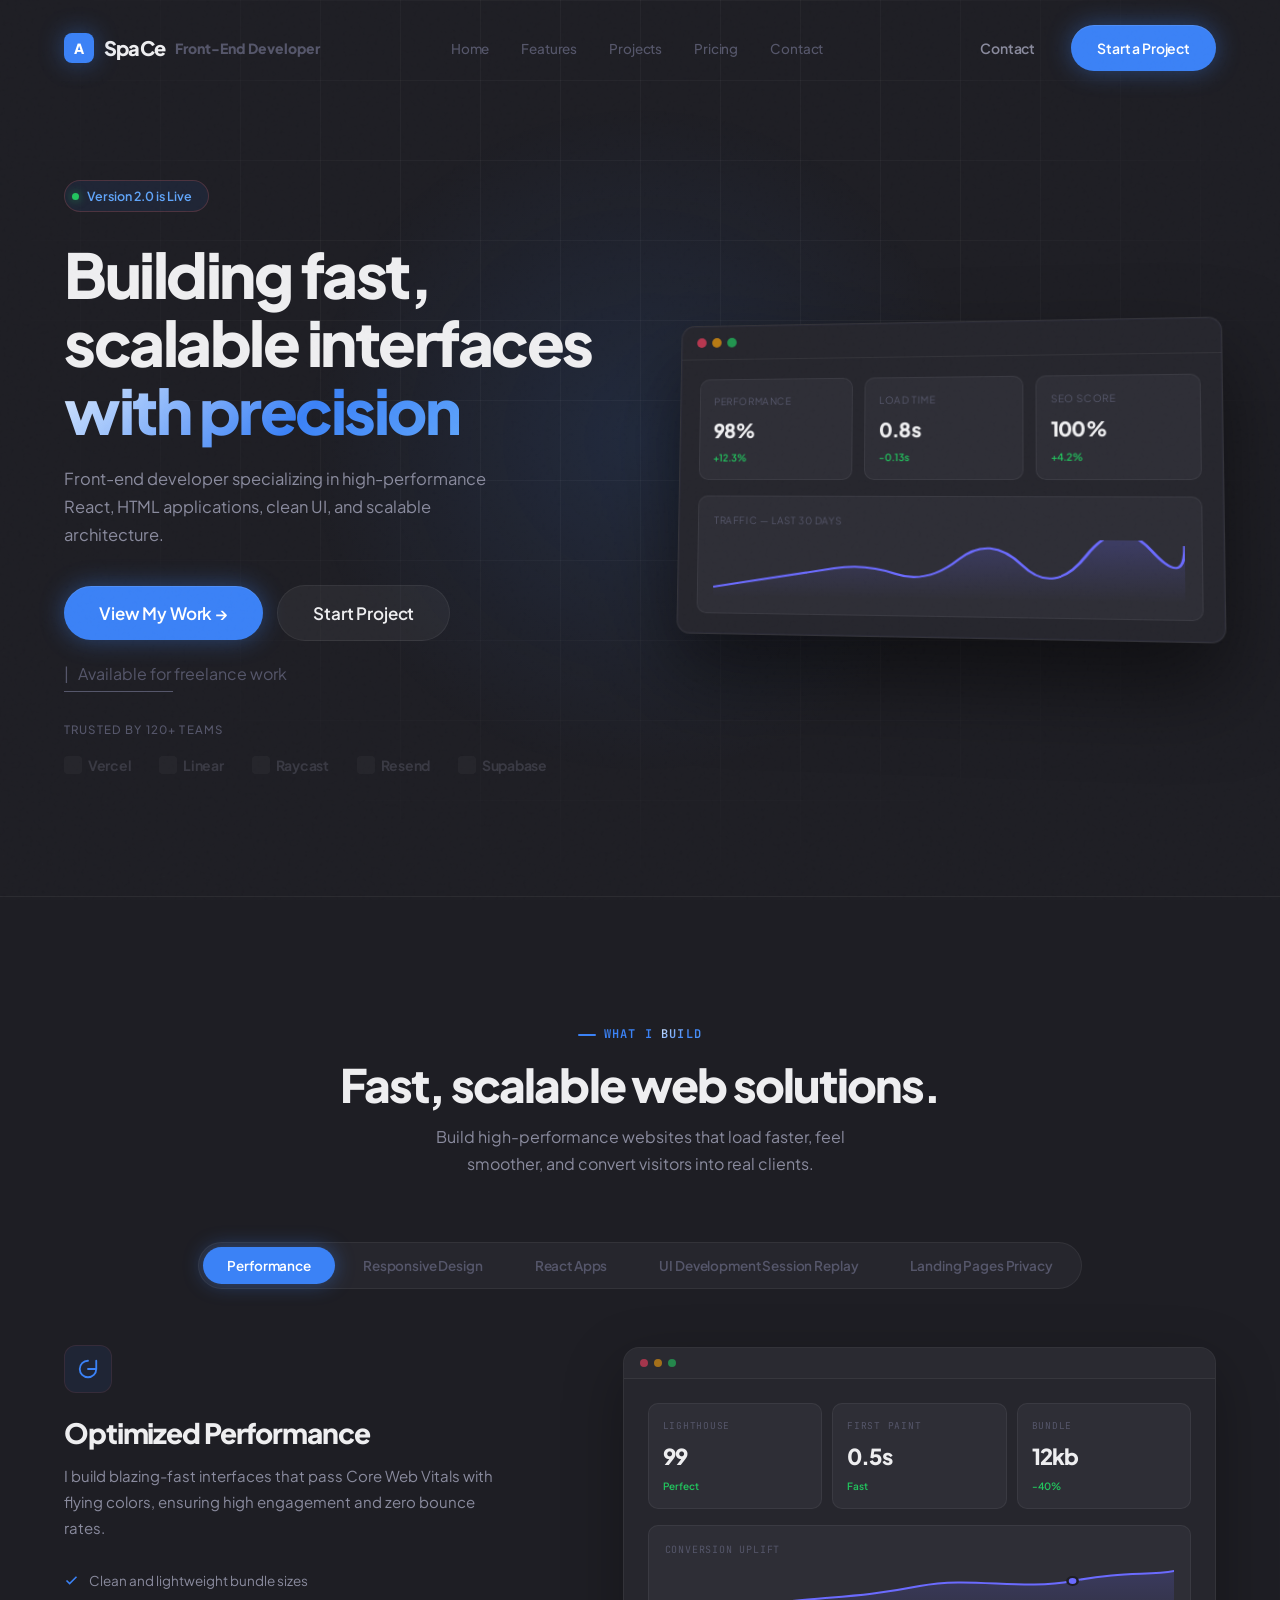
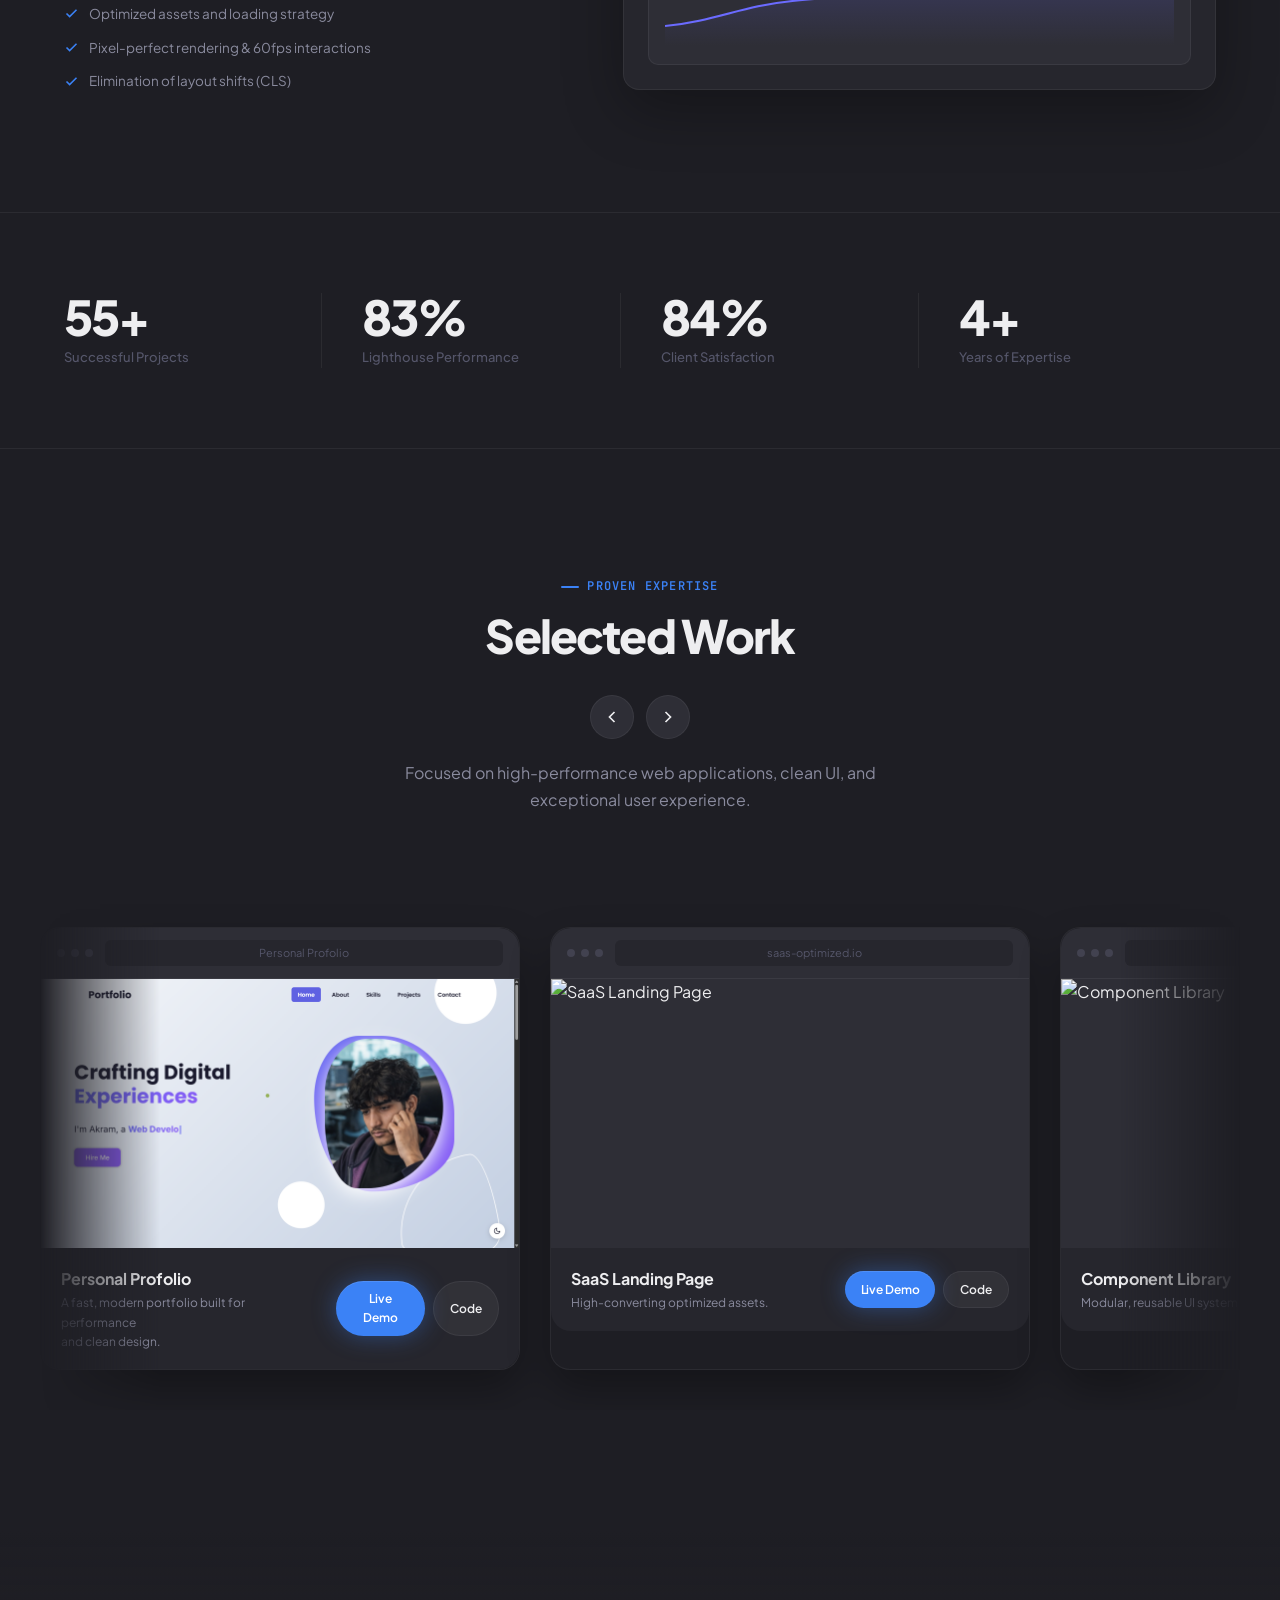
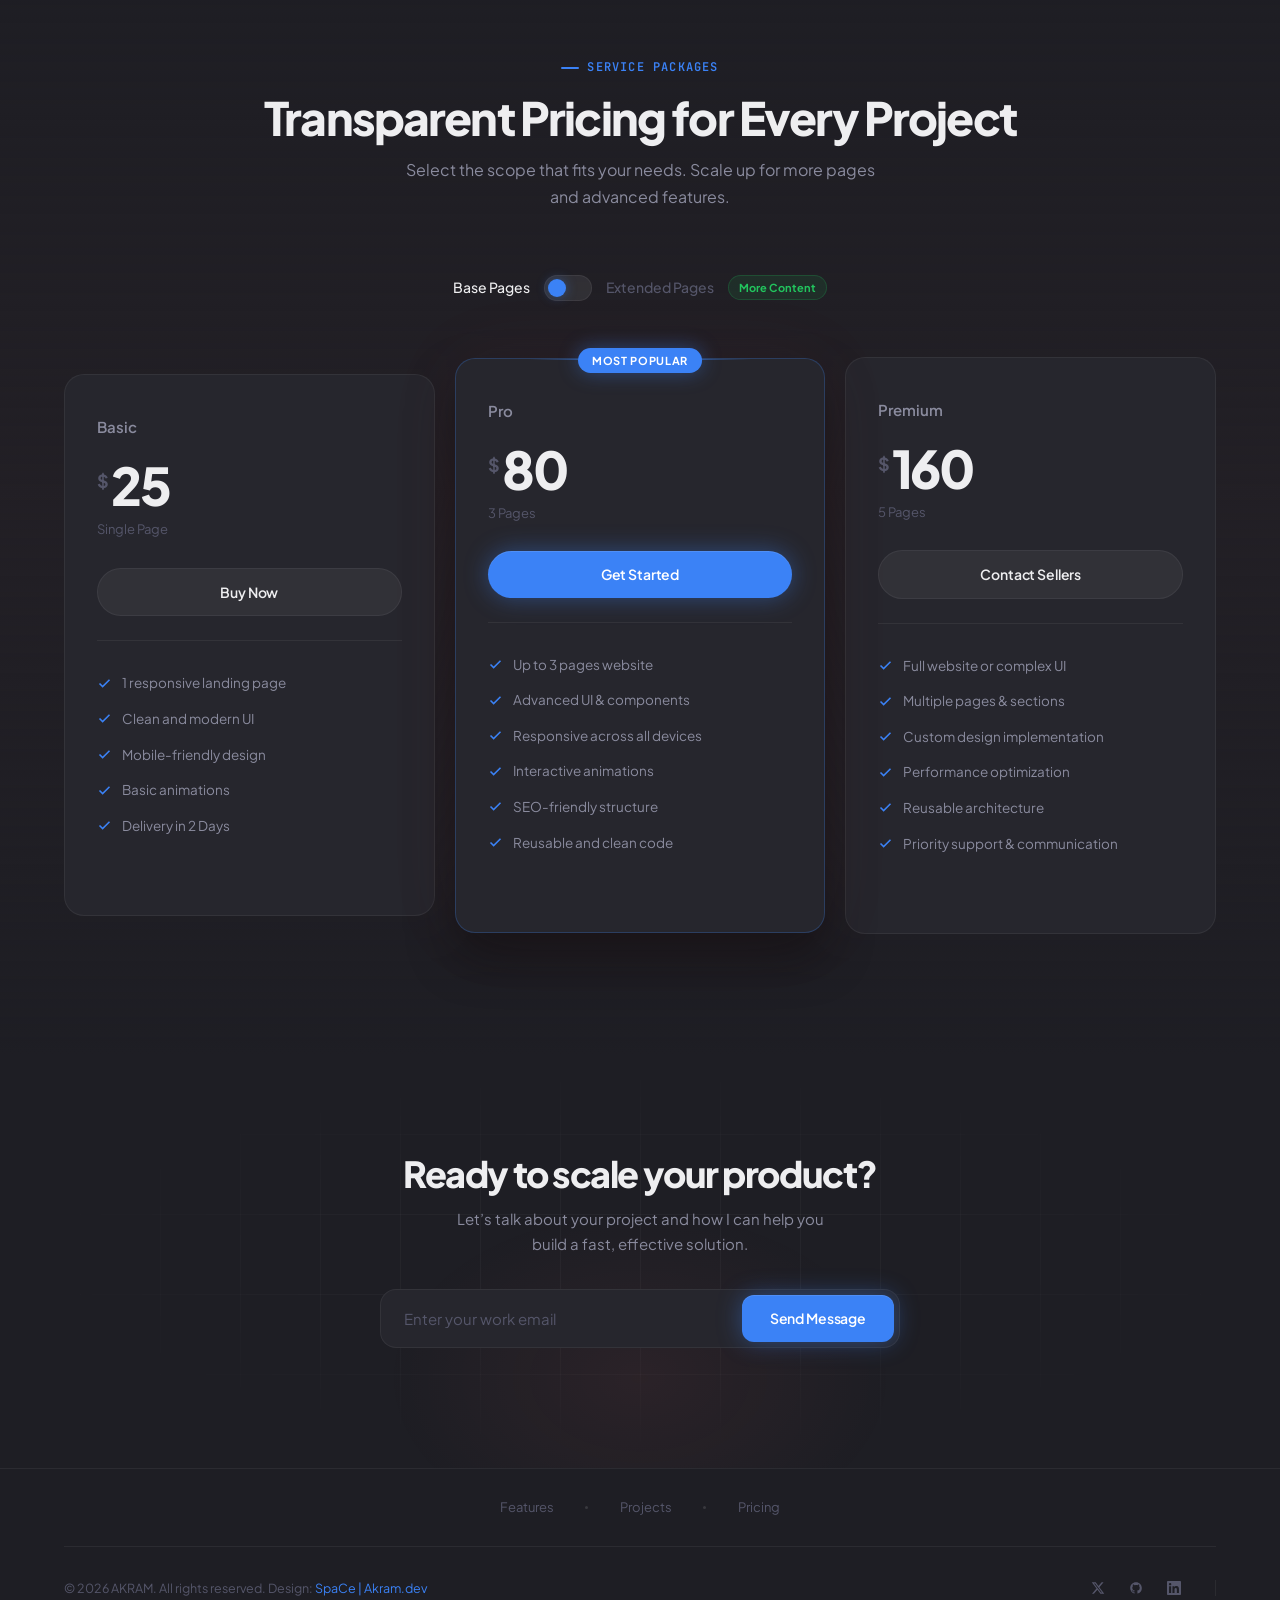
==== commit 21f36f48: "refactor website and add projects section" ====
--- a/index.html
+++ b/index.html
@@ -3,7 +3,7 @@
   <head>
     <meta charset="UTF-8" />
     <meta name="viewport" content="width=device-width, initial-scale=1.0" />
-    <title>Personal - SpaCe</title>
+    <title>Akram — Front-End Developer</title>
     <link rel="preconnect" href="https://fonts.googleapis.com" />
     <link rel="preconnect" href="https://fonts.gstatic.com" crossorigin />
     <link
@@ -23,6 +23,7 @@
         <ul class="nav-links" id="navLinks">
           <li><a href="#hero">Home</a></li>
           <li><a href="#features">Features</a></li>
+          <li><a href="#projects">Projects</a></li>
           <li><a href="#pricing">Pricing</a></li>
           <li><a href="#contact">Contact</a></li>
           <li class="nav-mobile-actions">
@@ -65,12 +66,12 @@
           </p>
           <div class="hero-cta">
             <button class="btn btn-primary">
-              <a href="#" onclick="return false;"
+              <a href="#projects"
                 >View My Work <span class="btn-arrow">&rarr;</span></a
               >
             </button>
             <button class="btn btn-secondary">
-              <a href="#" onclick="return false;">Strat Project</a>
+              <a href="#pricing">Start Project</a>
             </button>
           </div>
 
@@ -80,19 +81,19 @@
             <p class="trusted-label">Trusted by 120+ teams</p>
             <div class="trusted-logos">
               <span class="trusted-logo"
-                ><span class="t-icon"></span> Vercel</span
+                ><span class="t-icon" id="logo1"></span> Vercel</span
               >
               <span class="trusted-logo"
-                ><span class="t-icon"></span> Linear</span
+                ><span class="t-icon" id="logo2"></span> Linear</span
               >
               <span class="trusted-logo"
-                ><span class="t-icon"></span> Raycast</span
+                ><span class="t-icon" id="logo3"></span> Raycast</span
               >
               <span class="trusted-logo"
-                ><span class="t-icon"></span> Resend</span
+                ><span class="t-icon" id="logo4"></span> Resend</span
               >
               <span class="trusted-logo"
-                ><span class="t-icon"></span> Supabase</span
+                ><span class="t-icon" id="logo5"></span> Supabase</span
               >
             </div>
           </div>
@@ -859,6 +860,94 @@
       </div>
     </section>
 
+    <!-- PROJECTS -->
+    <section class="section projects-section" id="projects">
+      <div class="container">
+        <div class="section-header projects-header fade-up">
+          <p class="section-label">Proven Expertise</p>
+          <div class="header-flex">
+            <h2 class="section-title">Selected Work</h2>
+            <div class="projects-nav">
+              <button class="nav-btn" id="prevProj" aria-label="Previous Project">
+                <svg width="20" height="20" viewBox="0 0 24 24" fill="none" stroke="currentColor" stroke-width="2"><polyline points="15 18 9 12 15 6"/></svg>
+              </button>
+              <button class="nav-btn" id="nextProj" aria-label="Next Project">
+                <svg width="20" height="20" viewBox="0 0 24 24" fill="none" stroke="currentColor" stroke-width="2"><polyline points="9 18 15 12 9 6"/></svg>
+              </button>
+            </div>
+          </div>
+          <p class="section-desc">
+            Focused on high-performance web applications, clean UI, and exceptional user experience.
+          </p>
+        </div>
+
+        <div class="projects-showcase fade-up" id="projectSlider">
+          <!-- Project 1 -->
+          <div class="project-mockup">
+            <div class="mockup-header">
+              <div class="mockup-dots"><span></span><span></span><span></span></div>
+              <div class="mockup-address">Personal Profolio</div>
+            </div>
+            <div class="mockup-screen">
+              <img src="./src/assets/Personal-Profolio.png" alt="Profolio">
+            </div>
+            <div class="mockup-info">
+              <div class="info-text">
+                <h3>Personal Profolio</h3>
+                <p>A fast, modern portfolio built for performance <br> and clean design.</p>
+              </div>
+              <div class="mockup-actions">
+                <a href=".\src\projects\My Profile\index.html" class="btn btn-primary btn-sm">Live Demo</a>
+                <a href="#" class="btn btn-secondary btn-sm" title="View Code">Code</a>
+              </div>
+            </div>
+          </div>
+
+          <!-- Project 2 -->
+          <div class="project-mockup">
+            <div class="mockup-header">
+              <div class="mockup-dots"><span></span><span></span><span></span></div>
+              <div class="mockup-address">saas-optimized.io</div>
+            </div>
+            <div class="mockup-screen">
+              <img src="https://images.unsplash.com/photo-1551288049-bbbda536639a?auto=format&fit=crop&q=80&w=800" alt="SaaS Landing Page">
+            </div>
+            <div class="mockup-info">
+              <div class="info-text">
+                <h3>SaaS Landing Page</h3>
+                <p>High-converting optimized assets.</p>
+              </div>
+              <div class="mockup-actions">
+                <a href="#" class="btn btn-primary btn-sm">Live Demo</a>
+                <a href="#" class="btn btn-secondary btn-sm" title="View Code">Code</a>
+              </div>
+            </div>
+          </div>
+
+          <!-- Project 3 -->
+          <div class="project-mockup">
+            <div class="mockup-header">
+              <div class="mockup-dots"><span></span><span></span><span></span></div>
+              <div class="mockup-address">ui-library.system</div>
+            </div>
+            <div class="mockup-screen">
+              <img src="https://images.unsplash.com/photo-1507238691740-187a5b1d37b8?auto=format&fit=crop&q=80&w=800" alt="Component Library">
+            </div>
+            <div class="mockup-info">
+              <div class="info-text">
+                <h3>Component Library</h3>
+                <p>Modular, reusable UI system.</p>
+              </div>
+              <div class="mockup-actions">
+                <a href="#" class="btn btn-primary btn-sm">Live Demo</a>
+                <a href="#" class="btn btn-secondary btn-sm" title="View Code">Code</a>
+              </div>
+            </div>
+          </div>
+        </div>
+      </div>
+    </section>
+
     <!-- PRICING -->
     <section class="section pricing-section" id="pricing">
       <div class="container">
@@ -903,9 +992,12 @@
             >
               Single Page
             </div>
-            <a href="#" class="btn btn-secondary" onclick="return false;"
-              >Get Started</a
-            >
+            <a 
+              href="STRIPE_BASIC_LINK" 
+              target="_blank" 
+              rel="noopener noreferrer" 
+              class="btn btn-secondary"
+              >Buy Now</a>
             <div class="pricing-divider"></div>
             <ul class="pricing-features">
               <li>
@@ -993,9 +1085,12 @@
             >
               3 Pages
             </div>
-            <a href="#" class="btn btn-primary" onclick="return false;"
-              >Recommended</a
-            >
+            <a 
+              href="STRIPE_PRO_LINK" 
+              target="_blank" 
+              rel="noopener noreferrer" 
+              class="btn btn-primary"
+              >Get Started</a>
             <div class="pricing-divider"></div>
             <ul class="pricing-features">
               <li>
@@ -1091,13 +1186,16 @@
             <div
               class="pricing-period"
               data-monthly="5 Pages"
-              data-annual-total="per Page"
+              data-annual-total="per Page (Over 5 pages)"
             >
               5 Pages
             </div>
-            <a href="#" class="btn btn-secondary" onclick="return false;"
-              >Contact Sales</a
-            >
+            <a 
+              href="https://wa.me/YOUR_PHONE_NUMBER?text=Hi,%20I'm%20interested%20in%20a%20premium%20web%20project." 
+              target="_blank" 
+              rel="noopener noreferrer" 
+              class="btn btn-secondary"
+              >Contact Sellers</a>
             <div class="pricing-divider"></div>
             <ul class="pricing-features">
               <li>
@@ -1187,67 +1285,24 @@
     <!-- SUBSCRIBE -->
     <section class="subscribe-section" id="contact">
       <div class="container">
-        <div class="subscribe-inner fade-up">
-          <h2 class="section-title">Stay in the loop</h2>
+        <div class="subscribe-inner fade-up"> 
+          <h2 class="section-title">Ready to scale your product?</h2>
           <p class="section-desc">
-            Product updates, engineering insights, and zero spam. Unsubscribe
-            anytime.
+           Let’s talk about your project and how I can help you build a fast, effective solution.
           </p>
-          <div class="subscribe-input-group">
+          <form action="https://formsubmit.co/alsoalan3@gmail.com" method="POST" class="subscribe-input-group">
+            <input type="text" name="_honey" style="display:none">
+            <input type="hidden" name="_captcha" value="false">
+            
             <input
               type="email"
-              placeholder="you@company.com"
+              name="email"
+              placeholder="Enter your work email"
               autocomplete="email"
+              required
             />
-            <button class="btn btn-primary">Subscribe</button>
-          </div>
-          <div class="subscribe-meta">
-            <span>
-              <svg
-                width="13"
-                height="13"
-                viewBox="0 0 24 24"
-                fill="none"
-                stroke="currentColor"
-                stroke-width="2.5"
-                stroke-linecap="round"
-                stroke-linejoin="round"
-              >
-                <polyline points="20 6 9 17 4 12" />
-              </svg>
-              6,200+ subscribers
-            </span>
-            <span>
-              <svg
-                width="13"
-                height="13"
-                viewBox="0 0 24 24"
-                fill="none"
-                stroke="currentColor"
-                stroke-width="2.5"
-                stroke-linecap="round"
-                stroke-linejoin="round"
-              >
-                <polyline points="20 6 9 17 4 12" />
-              </svg>
-              Monthly digest
-            </span>
-            <span>
-              <svg
-                width="13"
-                height="13"
-                viewBox="0 0 24 24"
-                fill="none"
-                stroke="currentColor"
-                stroke-width="2.5"
-                stroke-linecap="round"
-                stroke-linejoin="round"
-              >
-                <polyline points="20 6 9 17 4 12" />
-              </svg>
-              Unsubscribe anytime
-            </span>
-          </div>
+            <button type="submit" class="btn btn-primary">Send Message</button>
+          </form>
         </div>
       </div>
     </section>
@@ -1257,20 +1312,18 @@
       <div class="container">
         <div class="footer-row-links">
           <a href="#features">Features</a>
+          <span class="footer-link-dot"></span> 
+          <a href="#projects">Projects</a>
           <span class="footer-link-dot"></span>
-          <a href="#pricing">Pricing</a>
-          <span class="footer-link-dot"></span>
-          <a href="#" onclick="return false;">Documentation</a>
-          <span class="footer-link-dot"></span>
-          <a href="#" onclick="return false;">Blog</a>
-          <span class="footer-link-dot"></span>
-          <a href="#" onclick="return false;">Partners</a>
+          <a href="#pricing">Pricing</a> 
+          <!-- Removed Documentation, Blog, Partners as they are less relevant for a personal portfolio -->
+
         </div>
         <div class="footer-row-bottom">
           <p class="footer-copy">
-            Copyright &copy; 2026 Ultrax. Design:
-            <a href="https://templatemo.com" target="_blank" rel="nofollow"
-              >TemplateMo</a
+            &copy; 2026 AKRAM. All rights reserved. Design:
+            <a href="https://personalspaceprofolio.netlify.app/" target="_blank" rel="nofollow"
+              >SpaCe | Akram.dev</a
             >
           </p>
           <div class="footer-right">
@@ -1313,10 +1366,7 @@
               </a>
             </div>
             <span class="separator"></span>
-            <div class="footer-legal">
-              <a href="#" onclick="return false;">Privacy</a>
-              <a href="#" onclick="return false;">Terms</a>
-            </div>
+
           </div>
         </div>
       </div>
--- a/src/styles/Personal-Profolio.css
+++ b/src/styles/Personal-Profolio.css
@@ -92,7 +92,6 @@
   -webkit-backdrop-filter: blur(24px);
   padding: 20px 0;
   box-shadow: 0 4px 4px 2px #00000010;
-  /* border-bottom: 1px solid var(--border-subtle); */
 }
 
 .navbar .container {
@@ -453,6 +452,16 @@
   gap: 6px;
 }
 
+.custom-check {
+  padding-left: 2.5px;
+  opacity: 0;
+  animation: nav .2s ease .1s forwards;
+}
+
+.custom-check polygon {
+  box-shadow: 0 0 2px var(--green) inset;
+}
+
 .trusted-logo:hover {
   opacity: 0.5;
 }
@@ -1223,6 +1232,161 @@
   font-size: 11.5px;
   color: var(--text-muted);
   line-height: 1.55;
+}
+
+/* ===== PROJECTS REDESIGN ===== */
+.projects-section {
+  padding-bottom: 120px; /* زيادة المسافة لمنح التصميم مساحة تنفس */
+}
+
+.header-flex {
+  display: flex;
+  flex-direction: column; /* تحويل التخطيط لعمودي */
+  align-items: center;    /* توسيط العناصر */
+  gap: 20px;
+  margin-bottom: 20px;
+}
+
+.projects-nav {
+  display: flex;
+  gap: 12px;
+}
+
+.nav-btn {
+  width: 44px;
+  height: 44px;
+  border-radius: 50%;
+  background: var(--surface-2);
+  border: 1px solid var(--border-subtle);
+  color: var(--text-primary);
+  cursor: pointer;
+  transition: all 0.3s ease;
+  display: grid;
+  place-items: center;
+}
+
+.nav-btn:hover {
+  background: var(--accent);
+  border-color: var(--accent);
+  box-shadow: 0 0 15px var(--accent-glow);
+}
+
+.projects-showcase {
+  display: flex;
+  gap: 30px;
+  overflow-x: auto;
+  padding: 50px 2px 40px;
+  scroll-behavior: smooth;
+  margin: 0 -24px; /* يجعل التمرير يمتد لحواف الشاشة في الموبايل */
+  scroll-snap-type: x mandatory;
+  scrollbar-width: none; /* Firefox */
+  -ms-overflow-style: none; /* IE */
+  /* إضافة تأثير تلاشي على الأطراف */
+  mask-image: linear-gradient(to right, transparent, black 10%, black 90%, transparent);
+  -webkit-mask-image: linear-gradient(to right, transparent, black 10%, black 90%, transparent);
+}
+
+.projects-showcase::-webkit-scrollbar {
+  display: none; /* Chrome/Safari */
+}
+
+.project-mockup {
+  flex: 0 0 480px;
+  scroll-snap-align: start;
+  background: var(--surface-1);
+  border: 1px solid var(--border-subtle);
+  border-radius: 20px;
+  transition: all 0.5s cubic-bezier(0.23, 1, 0.32, 1);
+  display: flex;
+  flex-direction: column;
+  box-shadow: 0 20px 40px rgba(0,0,0,0.3);
+  background: #1e1e24; /* لضمان عدم وجود شفافية مزعجة */
+}
+
+.project-mockup:hover {
+  transform: translateY(-10px);
+  border-color: var(--accent-border);
+  box-shadow: 0 30px 60px rgba(0, 0, 0, 0.5), 0 0 40px var(--accent-glow);
+}
+
+.mockup-header {
+  padding: 12px 16px;
+  background: var(--surface-2);
+  display: flex;
+  align-items: center;
+  gap: 12px;
+  border-radius: 20px 20px 0 0;
+  border-bottom: 1px solid var(--border-subtle);
+}
+
+.mockup-dots {
+  display: flex;
+  gap: 6px;
+}
+
+.mockup-dots span {
+  width: 8px;
+  height: 8px;
+  border-radius: 50%;
+  background: var(--text-muted);
+  opacity: 0.5;
+}
+
+.mockup-address {
+  flex: 1;
+  background: var(--surface-1);
+  font-size: 11px;
+  color: var(--text-muted);
+  padding: 4px 12px;
+  border-radius: 6px;
+  text-align: center;
+  font-family: var(--mono);
+}
+
+.mockup-screen {
+  position: relative;
+  aspect-ratio: 16 / 9;
+  overflow: hidden;
+  background: var(--surface-2);
+}
+
+.mockup-screen img {
+  width: 100%;
+  height: 100%;
+  object-fit: cover;
+  transition: transform 0.8s ease;
+}
+
+.mockup-info {
+  padding: 18px 20px;
+  display: flex;
+  align-items: center;
+  justify-content: space-between;
+  gap: 15px;
+  background: var(--surface-1);
+  border-radius: 0 0 20px 20px;
+}
+
+.mockup-actions {
+  display: flex;
+  gap: 8px;
+}
+
+.mockup-actions .btn-sm {
+  padding: 8px 16px;
+  font-size: 12px;
+}
+
+.info-text h3 {
+  font-size: 16px;
+  font-weight: 700;
+  color: var(--text-primary);
+}
+
+.info-text p {
+  font-size: 12px;
+  color: var(--text-secondary);
+  margin: 2px 0 0;
 }
 
 /* ===== STATS ===== */
@@ -1456,6 +1620,11 @@
 
 .pricing-card .btn {
   width: 100%;
+  transition: transform 0.3s cubic-bezier(0.175, 0.885, 0.32, 1.275), background 0.3s;
+}
+
+.pricing-card .btn:hover {
+  transform: scale(1.04);
 }
 
 .pricing-divider {
@@ -1933,3 +2102,9 @@
     }
   }
 }
+
+@media (max-width: 768px) {
+  .project-mockup {
+    flex: 0 0 85%;
+  }
+}
